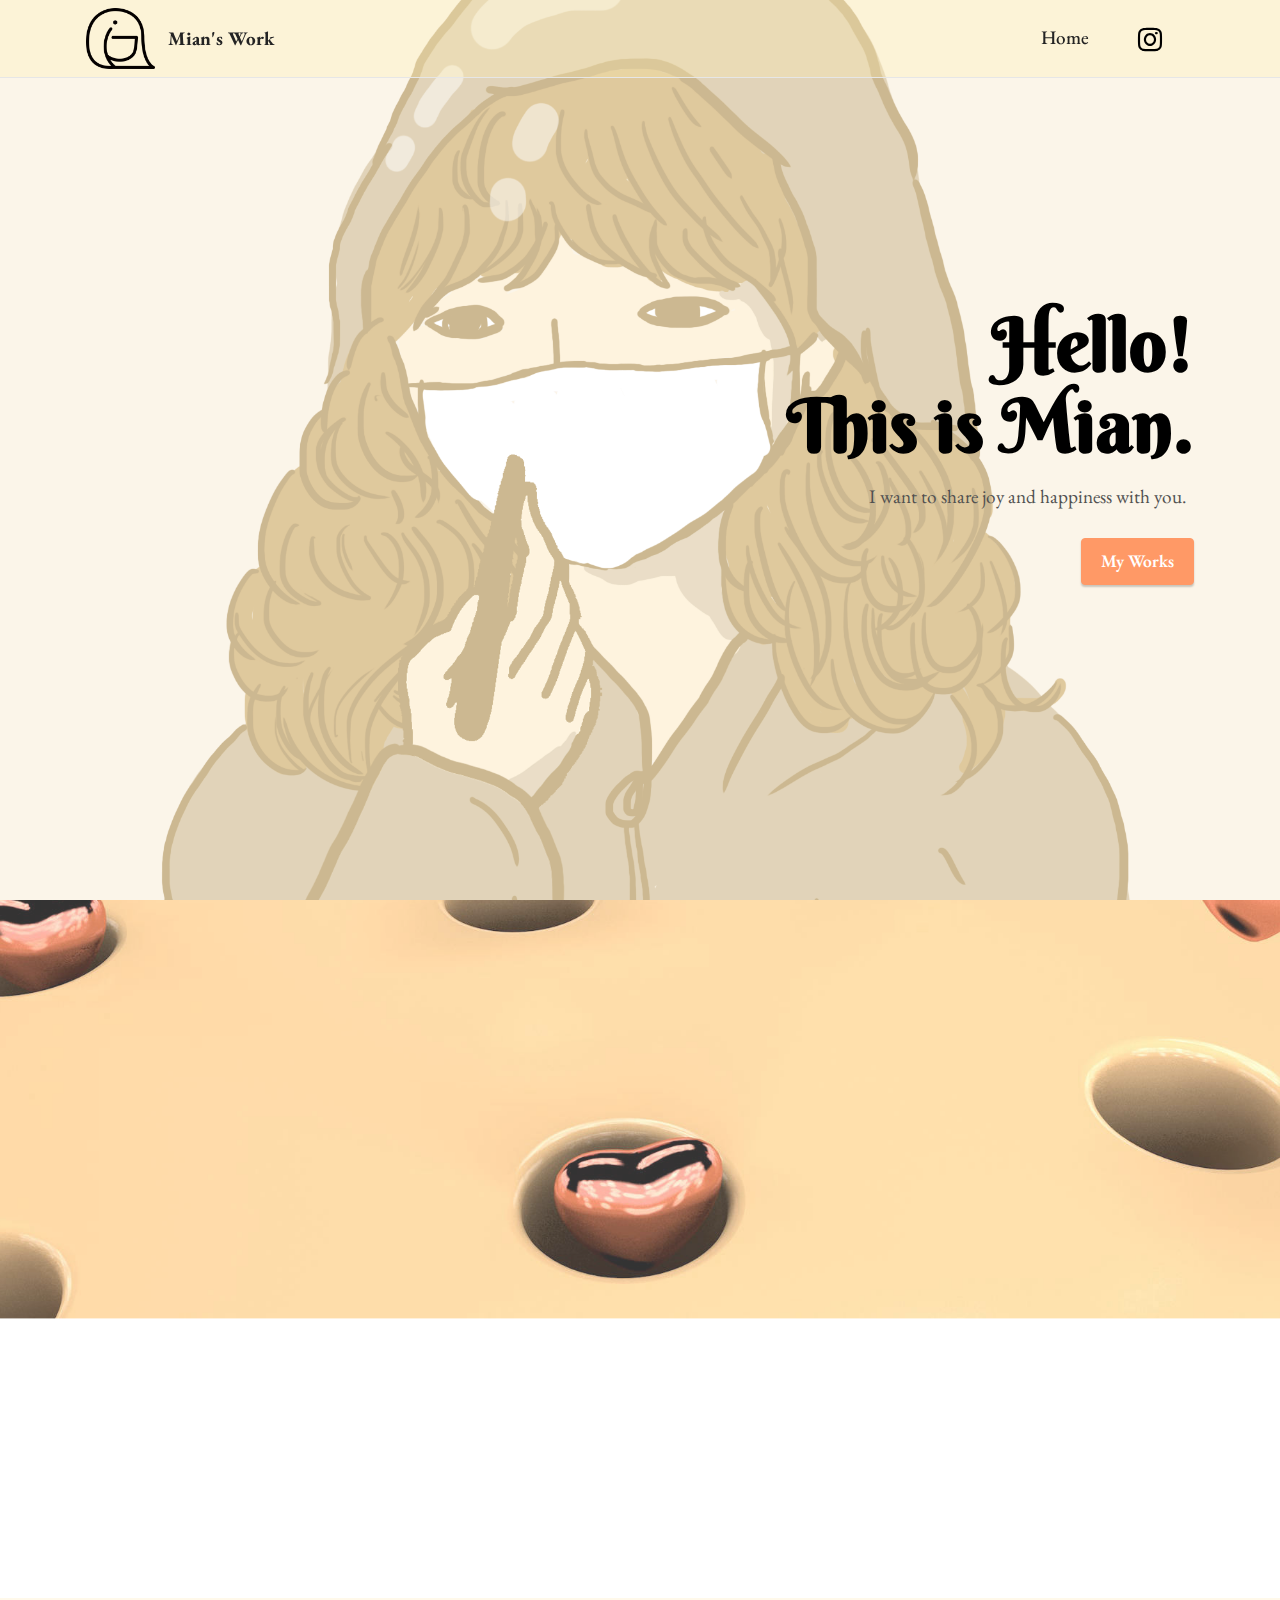
==== index.html @ a5110574 "3" ====
<!DOCTYPE html>
<html  >
<head>
  <!-- Site made with Mobirise Website Builder v5.3.0, https://mobirise.com -->
  <meta charset="UTF-8">
  <meta http-equiv="X-UA-Compatible" content="IE=edge">
  <meta name="generator" content="Mobirise v5.3.0, mobirise.com">
  <meta name="viewport" content="width=device-width, initial-scale=1, minimum-scale=1">
  <link rel="shortcut icon" href="assets/images/logo3-121x106.png" type="image/x-icon">
  <meta name="description" content="">
  
  
  <title>Home</title>
  <link rel="stylesheet" href="assets/tether/tether.min.css">
  <link rel="stylesheet" href="assets/bootstrap/css/bootstrap.min.css">
  <link rel="stylesheet" href="assets/bootstrap/css/bootstrap-grid.min.css">
  <link rel="stylesheet" href="assets/bootstrap/css/bootstrap-reboot.min.css">
  <link rel="stylesheet" href="assets/animatecss/animate.css">
  <link rel="stylesheet" href="assets/dropdown/css/style.css">
  <link rel="stylesheet" href="assets/socicon/css/styles.css">
  <link rel="stylesheet" href="assets/theme/css/style.css">
  <link rel="preload" as="style" href="assets/mobirise/css/mbr-additional.css"><link rel="stylesheet" href="assets/mobirise/css/mbr-additional.css" type="text/css">
  
  
  
  
</head>
<body>
  
  <section class="menu cid-s48OLK6784" once="menu" id="menu1-h">
    
    <nav class="navbar navbar-dropdown navbar-fixed-top navbar-expand-lg">
        <div class="container">
            <div class="navbar-brand">
                <span class="navbar-logo">
                    
                        <img src="assets/images/logo3-121x106.png" alt="" style="height: 3.8rem;">
                    
                </span>
                <span class="navbar-caption-wrap"><a class="navbar-caption text-black display-7" href="index.html">Mian's Work</a></span>
            </div>
            <button class="navbar-toggler" type="button" data-toggle="collapse" data-target="#navbarSupportedContent" aria-controls="navbarNavAltMarkup" aria-expanded="false" aria-label="Toggle navigation">
                <div class="hamburger">
                    <span></span>
                    <span></span>
                    <span></span>
                    <span></span>
                </div>
            </button>
            <div class="collapse navbar-collapse" id="navbarSupportedContent">
                <ul class="navbar-nav nav-dropdown nav-right" data-app-modern-menu="true"><li class="nav-item"><a class="nav-link link text-black text-primary display-7" href="index.html">
                            Home</a></li></ul>
                <div class="icons-menu">
                    <a class="iconfont-wrapper" href="https://www.instagram.com/instant_nuudle/" target="_blank">
                        <span class="p-2 mbr-iconfont socicon-instagram socicon"></span>
                    </a>
                    
                    
                    
                </div>
                
            </div>
        </div>
    </nav>

</section>

<section class="header7 cid-ssvrZ95Oik mbr-fullscreen" id="header7-l">

    

    <div class="mbr-overlay" style="opacity: 0.3; background-color: rgb(255, 255, 255);"></div>

    <div class="text-right container">
        <div class="row justify-content-end">
            <div class="col-12 col-lg-5">
                <h1 class="mbr-section-title mbr-fonts-style mb-3 display-1"><strong>Hello!</strong><br><strong>This is Mian.</strong></h1>
                
                <p class="mbr-text mbr-fonts-style display-7">I want to share joy and happiness&nbsp;with you.&nbsp;&nbsp;</p>
                <div class="mbr-section-btn mt-3"><a class="btn btn-danger display-4" href="index.html#gallery1-o">My Works</a></div>
            </div>
        </div>
    </div>
</section>

<section class="testimonials1 cid-sszks48JJe mbr-parallax-background" id="testimonials1-45">
    

    <div class="mbr-overlay" style="opacity: 0.2; background-color: rgb(255, 255, 255);">
    </div>
    <div class="container">
        
        <div class="row align-items-center">
            <div class="col-12 col-md-6">
                <div class="image-wrapper">
                    <img src="assets/images/img-3711-1076x1435.jpeg" alt="">
                </div>
            </div>
            <div class="col-12 col-md">
                <div class="text-wrapper">
                    <p class="mbr-text mbr-fonts-style mb-4 display-7">I am Mian, a student who is studying in Communication Design in The Hong Kong Polytechnic University's School of Design. I am focusing on 3D rendering and brand design. I am optimistic and I love communicating with people. I will grab the chances to learn new things in my spare time.</p>
                    
                    
                </div>
            </div>
        </div>
    </div>
</section>

<section class="gallery1 cid-ssvwnbObwj" id="gallery1-o">
    
    
    <div class="container">
        
        <div class="row mt-4">
            <div class="item features-image сol-12 col-md-6 col-lg-6 active">
                <div class="item-wrapper">
                    <div class="item-img">
                        <a href="MovieLogotype.html"><img src="assets/images/main-mockup-696x557.png" data-slide-to="0" alt=""></a>
                    </div>
                    <div class="item-content">
                        <h5 class="item-title mbr-fonts-style display-7">
                            <strong>2021 - Movie Logotype</strong></h5>
                        
                        
                    </div>
                    
                </div>
            </div><div class="item features-image сol-12 col-md-6 col-lg-6">
                <div class="item-wrapper">
                    <div class="item-img">
                        <a href="WarehouseWayfinding.html"><img src="assets/images/map-mockup-696x487.png" alt="" title="" data-slide-to="1"></a>
                    </div>
                    <div class="item-content">
                        <h5 class="item-title mbr-fonts-style display-7"><strong>2020 - Warehouse Way-finding</strong></h5>
                        
                        
                    </div>
                    
                </div>
            </div><div class="item features-image сol-12 col-md-6 col-lg-6">
                <div class="item-wrapper">
                    <div class="item-img">
                        <a href="Ariana.html"><img src="assets/images/mockup1-696x522.png" data-slide-to="2" alt=""></a>
                    </div>
                    <div class="item-content">
                        <h5 class="item-title mbr-fonts-style display-7">
                            <strong>2020 - Magazine Redesign</strong></h5>
                        
                        
                    </div>
                    
                </div>
            </div><div class="item features-image сol-12 col-md-6 col-lg-6">
                <div class="item-wrapper">
                    <div class="item-img">
                        <a href="Bubbies.html"><img src="assets/images/shampoo-bottle-branding1-1076x605.png" alt="" data-slide-to="3"></a>
                    </div>
                    <div class="item-content">
                        <h5 class="item-title mbr-fonts-style display-7"><strong>2019 - Bubbies Brand Identity</strong></h5>
                        
                        
                    </div>
                    
                </div>
            </div><div class="item features-image сol-12 col-md-6 col-lg-6">
                <div class="item-wrapper">
                    <div class="item-img">
                        <a href="MartiniRebranding.html"><img src="assets/images/pop-up-store11-696x465.jpg" alt="" data-slide-to="4"></a>
                    </div>
                    <div class="item-content">
                        <h5 class="item-title mbr-fonts-style display-7">
                            <strong>2019 - Martini Rebranding</strong></h5>
                        
                        
                    </div>
                    
                </div>
            </div><div class="item features-image сol-12 col-md-6 col-lg-6">
                <div class="item-wrapper">
                    <div class="item-img">
                        <a href="TasteLoveFeelLove.html"><img src="assets/images/2020-09-16-9.54.09-696x391.png" data-slide-to="5" alt=""></a>
                    </div>
                    <div class="item-content">
                        <h5 class="item-title mbr-fonts-style display-7">
                            <strong>2019 - 'Taste Love, Feel Love' Animation</strong></h5>
                        
                        
                    </div>
                    
                </div>
            </div>
            
            
            <div class="item features-image сol-12 col-md-6 col-lg-6">
                <div class="item-wrapper">
                    <div class="item-img">
                        <a href="Infographic.html"><img src="assets/images/info1mockup-4000x3200.png" data-slide-to="6" alt=""></a>
                    </div>
                    <div class="item-content">
                        <h5 class="item-title mbr-fonts-style display-7">
                            <strong>2019 - Infomation Design</strong></h5>
                        
                        
                    </div>
                    
                </div>
            </div><div class="item features-image сol-12 col-md-6 col-lg-6">
                <div class="item-wrapper">
                    <div class="item-img">
                        <a href="ApraandFriends.html"><img src="assets/images/poster-mockup-4000x3200.png" data-slide-to="7" alt=""></a>
                    </div>
                    <div class="item-content">
                        <h5 class="item-title mbr-fonts-style display-7">
                            <strong>2020 - 'Apra and Friends' Concert</strong></h5>
                        
                        
                    </div>
                    
                </div>
            </div><div class="item features-image сol-12 col-md-6 col-lg-6">
                <div class="item-wrapper">
                    <div class="item-img">
                        <a href="TypeSpecimenBook.html"><img src="assets/images/a-1076x868.png" data-slide-to="8" alt=""></a>
                    </div>
                    <div class="item-content">
                        <h5 class="item-title mbr-fonts-style display-7"><strong>2018 - Centaur Type Specimen Book</strong></h5>
                        
                        
                    </div>
                    
                </div>
            </div><div class="item features-image сol-12 col-md-6 col-lg-6">
                <div class="item-wrapper">
                    <div class="item-img">
                        <a href="Fireant.html"><img src="assets/images/fireant.png" data-slide-to="8" alt=""></a>
                    </div>
                    <div class="item-content">
                        <h5 class="item-title mbr-fonts-style display-7"><strong>2020 - Fireant Logo Design</strong></h5>
                        
                        
                    </div>
                    
                </div>
            </div><div class="item features-image сol-12 col-md-6 col-lg-6">
                <div class="item-wrapper">
                    <div class="item-img">
                        <a href="ExperimentalMV.html"><img src="assets/images/8.png" data-slide-to="10" alt=""></a>
                    </div>
                    <div class="item-content">
                        <h5 class="item-title mbr-fonts-style display-7"><strong>2019 - Experimental MV</strong></h5>
                        
                        
                    </div>
                    
                </div>
            </div><div class="item features-image сol-12 col-md-6 col-lg-6">
                <div class="item-wrapper">
                    <div class="item-img">
                        <a href="DailyPractices.html"><img src="assets/images/christmas-card-display-1280x720.png" data-slide-to="11" alt=""></a>
                    </div>
                    <div class="item-content">
                        <h5 class="item-title mbr-fonts-style display-7">
                            <strong>Daily Practices</strong></h5>
                        
                        
                    </div>
                    
                </div>
            </div><div class="item features-image сol-12 col-md-6 col-lg-6">
                <div class="item-wrapper">
                    <div class="item-img">
                        <a href="https://youtu.be/5Ii8hJX5fw4" target="_blank"><img src="assets/images/9.png" data-slide-to="11" alt=""></a>
                    </div>
                    <div class="item-content">
                        <h5 class="item-title mbr-fonts-style display-7">
                            <strong>2020 - Kiminomono Motion Graphics</strong></h5>
                        
                        
                    </div>
                    
                </div>
            </div>
        </div>
    </div>
</section>

<section class="footer7 cid-ssz5vwttHO" once="footers" id="footer7-40">

    

    

    <div class="container">
        <div class="media-container-row align-center mbr-white">
            <div class="col-12">
                <p class="mbr-text mb-0 mbr-fonts-style display-7">
                    © Copyright 2021 Mian Tse - All Rights Reserved
                </p>
            </div>
        </div>
    </div>
</section><section style="background-color: #fff; font-family: -apple-system, BlinkMacSystemFont, 'Segoe UI', 'Roboto', 'Helvetica Neue', Arial, sans-serif; color:#aaa; font-size:12px; padding: 0; align-items: center; display: flex;"><a href="https://mobirise.site/w" style="flex: 1 1; height: 3rem; padding-left: 1rem;"></a><p style="flex: 0 0 auto; margin:0; padding-right:1rem;">Site <a href="https://mobirise.site/f" style="color:#aaa;">was started</a> with Mobirise</p></section><script src="assets/web/assets/jquery/jquery.min.js"></script>  <script src="assets/popper/popper.min.js"></script>  <script src="assets/tether/tether.min.js"></script>  <script src="assets/bootstrap/js/bootstrap.min.js"></script>  <script src="assets/smoothscroll/smooth-scroll.js"></script>  <script src="assets/viewportchecker/jquery.viewportchecker.js"></script>  <script src="assets/parallax/jarallax.min.js"></script>  <script src="assets/dropdown/js/nav-dropdown.js"></script>  <script src="assets/dropdown/js/navbar-dropdown.js"></script>  <script src="assets/touchswipe/jquery.touch-swipe.min.js"></script>  <script src="assets/theme/js/script.js"></script>  
  
  
 <div id="scrollToTop" class="scrollToTop mbr-arrow-up"><a style="text-align: center;"><i class="mbr-arrow-up-icon mbr-arrow-up-icon-cm cm-icon cm-icon-smallarrow-up"></i></a></div>
    <input name="animation" type="hidden">
  </body>
</html>
---- assets/dropdown/css/style.css ----
.navbar-dropdown {
  left: 0;
  padding: 0;
  position: absolute;
  right: 0;
  top: 0;
  transition: all 0.45s ease;
  z-index: 1030;
  background: #282828; }
  .navbar-dropdown .navbar-logo {
    margin-right: 0.8rem;
    transition: margin 0.3s ease-in-out;
    vertical-align: middle; }
    .navbar-dropdown .navbar-logo img {
      height: 3.125rem;
      transition: all 0.3s ease-in-out; }
    .navbar-dropdown .navbar-logo.mbr-iconfont {
      font-size: 3.125rem;
      line-height: 3.125rem; }
  .navbar-dropdown .navbar-caption {
    font-weight: 700;
    white-space: normal;
    vertical-align: -4px;
    line-height: 3.125rem !important; }
    .navbar-dropdown .navbar-caption, .navbar-dropdown .navbar-caption:hover {
      color: inherit;
      text-decoration: none; }
  .navbar-dropdown .mbr-iconfont + .navbar-caption {
    vertical-align: -1px; }
  .navbar-dropdown.navbar-fixed-top {
    position: fixed; }
  .navbar-dropdown .navbar-brand span {
    vertical-align: -4px; }
  .navbar-dropdown.bg-color.transparent {
    background: none; }
  .navbar-dropdown.navbar-short .navbar-brand {
    padding: 0.625rem 0; }
    .navbar-dropdown.navbar-short .navbar-brand span {
      vertical-align: -1px; }
  .navbar-dropdown.navbar-short .navbar-caption {
    line-height: 2.375rem !important;
    vertical-align: -2px; }
  .navbar-dropdown.navbar-short .navbar-logo {
    margin-right: 0.5rem; }
    .navbar-dropdown.navbar-short .navbar-logo img {
      height: 2.375rem; }
    .navbar-dropdown.navbar-short .navbar-logo.mbr-iconfont {
      font-size: 2.375rem;
      line-height: 2.375rem; }
  .navbar-dropdown.navbar-short .mbr-table-cell {
    height: 3.625rem; }
  .navbar-dropdown .navbar-close {
    left: 0.6875rem;
    position: fixed;
    top: 0.75rem;
    z-index: 1000; }
  .navbar-dropdown .hamburger-icon {
    content: "";
    display: inline-block;
    vertical-align: middle;
    width: 16px;
    -webkit-box-shadow: 0 -6px 0 1px #282828,0 0 0 1px #282828,0 6px 0 1px #282828;
    -moz-box-shadow: 0 -6px 0 1px #282828,0 0 0 1px #282828,0 6px 0 1px #282828;
    box-shadow: 0 -6px 0 1px #282828,0 0 0 1px #282828,0 6px 0 1px #282828; }

.dropdown-menu .dropdown-toggle[data-toggle="dropdown-submenu"]::after {
  border-bottom: 0.35em solid transparent;
  border-left: 0.35em solid;
  border-right: 0;
  border-top: 0.35em solid transparent;
  margin-left: 0.3rem; }

.dropdown-menu .dropdown-item:focus {
  outline: 0; }

.nav-dropdown {
  font-size: 0.75rem;
  font-weight: 500;
  height: auto !important; }
  .nav-dropdown .nav-btn {
    padding-left: 1rem; }
  .nav-dropdown .link {
    margin: .667em 1.667em;
    font-weight: 500;
    padding: 0;
    transition: color .2s ease-in-out; }
    .nav-dropdown .link.dropdown-toggle {
      margin-right: 2.583em; }
      .nav-dropdown .link.dropdown-toggle::after {
        margin-left: .25rem;
        border-top: 0.35em solid;
        border-right: 0.35em solid transparent;
        border-left: 0.35em solid transparent;
        border-bottom: 0; }
      .nav-dropdown .link.dropdown-toggle[aria-expanded="true"] {
        margin: 0;
        padding: 0.667em 3.263em  0.667em 1.667em; }
  .nav-dropdown .link::after,
  .nav-dropdown .dropdown-item::after {
    color: inherit; }
  .nav-dropdown .btn {
    font-size: 0.75rem;
    font-weight: 700;
    letter-spacing: 0;
    margin-bottom: 0;
    padding-left: 1.25rem;
    padding-right: 1.25rem; }
  .nav-dropdown .dropdown-menu {
    border-radius: 0;
    border: 0;
    left: 0;
    margin: 0;
    padding-bottom: 1.25rem;
    padding-top: 1.25rem;
    position: relative; }
  .nav-dropdown .dropdown-submenu {
    margin-left: 0.125rem;
    top: 0; }
  .nav-dropdown .dropdown-item {
    font-weight: 500;
    line-height: 2;
    padding: 0.3846em 4.615em 0.3846em 1.5385em;
    position: relative;
    transition: color .2s ease-in-out, background-color .2s ease-in-out; }
    .nav-dropdown .dropdown-item::after {
      margin-top: -0.3077em;
      position: absolute;
      right: 1.1538em;
      top: 50%; }
    .nav-dropdown .dropdown-item:focus, .nav-dropdown .dropdown-item:hover {
      background: none; }

@media (max-width: 767px) {
  .nav-dropdown.navbar-toggleable-sm {
    bottom: 0;
    display: none;
    left: 0;
    overflow-x: hidden;
    position: fixed;
    top: 0;
    transform: translateX(-100%);
    -ms-transform: translateX(-100%);
    -webkit-transform: translateX(-100%);
    width: 18.75rem;
    z-index: 999; } }
.nav-dropdown.navbar-toggleable-xl {
  bottom: 0;
  display: none;
  left: 0;
  overflow-x: hidden;
  position: fixed;
  top: 0;
  transform: translateX(-100%);
  -ms-transform: translateX(-100%);
  -webkit-transform: translateX(-100%);
  width: 18.75rem;
  z-index: 999; }

.nav-dropdown-sm {
  display: block !important;
  overflow-x: hidden;
  overflow: auto;
  padding-top: 3.875rem; }
  .nav-dropdown-sm::after {
    content: "";
    display: block;
    height: 3rem;
    width: 100%; }
  .nav-dropdown-sm.collapse.in ~ .navbar-close {
    display: block !important; }
  .nav-dropdown-sm.collapsing, .nav-dropdown-sm.collapse.in {
    transform: translateX(0);
    -ms-transform: translateX(0);
    -webkit-transform: translateX(0);
    transition: all 0.25s ease-out;
    -webkit-transition: all 0.25s ease-out;
    background: #282828; }
  .nav-dropdown-sm.collapsing[aria-expanded="false"] {
    transform: translateX(-100%);
    -ms-transform: translateX(-100%);
    -webkit-transform: translateX(-100%); }
  .nav-dropdown-sm .nav-item {
    display: block;
    margin-left: 0 !important;
    padding-left: 0; }
  .nav-dropdown-sm .link,
  .nav-dropdown-sm .dropdown-item {
    border-top: 1px dotted rgba(255, 255, 255, 0.1);
    font-size: 0.8125rem;
    line-height: 1.6;
    margin: 0 !important;
    padding: 0.875rem 2.4rem 0.875rem 1.5625rem !important;
    position: relative;
    white-space: normal; }
    .nav-dropdown-sm .link:focus, .nav-dropdown-sm .link:hover,
    .nav-dropdown-sm .dropdown-item:focus,
    .nav-dropdown-sm .dropdown-item:hover {
      background: rgba(0, 0, 0, 0.2) !important;
      color: #c0a375; }
  .nav-dropdown-sm .nav-btn {
    position: relative;
    padding: 1.5625rem 1.5625rem 0 1.5625rem; }
    .nav-dropdown-sm .nav-btn::before {
      border-top: 1px dotted rgba(255, 255, 255, 0.1);
      content: "";
      left: 0;
      position: absolute;
      top: 0;
      width: 100%; }
    .nav-dropdown-sm .nav-btn + .nav-btn {
      padding-top: 0.625rem; }
      .nav-dropdown-sm .nav-btn + .nav-btn::before {
        display: none; }
  .nav-dropdown-sm .btn {
    padding: 0.625rem 0; }
  .nav-dropdown-sm .dropdown-toggle[data-toggle="dropdown-submenu"]::after {
    margin-left: .25rem;
    border-top: 0.35em solid;
    border-right: 0.35em solid transparent;
    border-left: 0.35em solid transparent;
    border-bottom: 0; }
  .nav-dropdown-sm .dropdown-toggle[data-toggle="dropdown-submenu"][aria-expanded="true"]::after {
    border-top: 0;
    border-right: 0.35em solid transparent;
    border-left: 0.35em solid transparent;
    border-bottom: 0.35em solid; }
  .nav-dropdown-sm .dropdown-menu {
    margin: 0;
    padding: 0;
    position: relative;
    top: 0;
    left: 0;
    width: 100%;
    border: 0;
    float: none;
    border-radius: 0;
    background: none; }
  .nav-dropdown-sm .dropdown-submenu {
    left: 100%;
    margin-left: 0.125rem;
    margin-top: -1.25rem;
    top: 0; }

.navbar-toggleable-sm .nav-dropdown .dropdown-menu {
  position: absolute; }

.navbar-toggleable-sm .nav-dropdown .dropdown-submenu {
  left: 100%;
  margin-left: 0.125rem;
  margin-top: -1.25rem;
  top: 0; }

.navbar-toggleable-sm.opened .nav-dropdown .dropdown-menu {
  position: relative; }

.navbar-toggleable-sm.opened .nav-dropdown .dropdown-submenu {
  left: 0;
  margin-left: 00rem;
  margin-top: 0rem;
  top: 0; }

.is-builder .nav-dropdown.collapsing {
  transition: none !important; }

/*# sourceMappingURL=style.css.map */
---- assets/socicon/css/styles.css ----
@charset "UTF-8";

@font-face {
  font-family: 'Socicon';
  src:  url('../fonts/socicon.eot');
  src:  url('../fonts/socicon.eot?#iefix') format('embedded-opentype'),
    url('../fonts/socicon.woff2') format('woff2'),
    url('../fonts/socicon.ttf') format('truetype'),
    url('../fonts/socicon.woff') format('woff'),
    url('../fonts/socicon.svg#socicon') format('svg');
  font-weight: normal;
  font-style: normal;
  font-display: swap;
}

[data-icon]:before {
  font-family: "socicon" !important;
  content: attr(data-icon);
  font-style: normal !important;
  font-weight: normal !important;
  font-variant: normal !important;
  text-transform: none !important;
  speak: none;
  line-height: 1;
  -webkit-font-smoothing: antialiased;
  -moz-osx-font-smoothing: grayscale;
}

[class^="socicon-"], [class*=" socicon-"] {
  /* use !important to prevent issues with browser extensions that change fonts */
  font-family: 'Socicon' !important;
  speak: none;
  font-style: normal;
  font-weight: normal;
  font-variant: normal;
  text-transform: none;
  line-height: 1;

  /* Better Font Rendering =========== */
  -webkit-font-smoothing: antialiased;
  -moz-osx-font-smoothing: grayscale;
}

.socicon-eitaa:before {
  content: "\e97c";
}
.socicon-soroush:before {
  content: "\e97d";
}
.socicon-bale:before {
  content: "\e97e";
}
.socicon-zazzle:before {
  content: "\e97b";
}
.socicon-society6:before {
  content: "\e97a";
}
.socicon-redbubble:before {
  content: "\e979";
}
.socicon-avvo:before {
  content: "\e978";
}
.socicon-stitcher:before {
  content: "\e977";
}
.socicon-googlehangouts:before {
  content: "\e974";
}
.socicon-dlive:before {
  content: "\e975";
}
.socicon-vsco:before {
  content: "\e976";
}
.socicon-flipboard:before {
  content: "\e973";
}
.socicon-ubuntu:before {
  content: "\e958";
}
.socicon-artstation:before {
  content: "\e959";
}
.socicon-invision:before {
  content: "\e95a";
}
.socicon-torial:before {
  content: "\e95b";
}
.socicon-collectorz:before {
  content: "\e95c";
}
.socicon-seenthis:before {
  content: "\e95d";
}
.socicon-googleplaymusic:before {
  content: "\e95e";
}
.socicon-debian:before {
  content: "\e95f";
}
.socicon-filmfreeway:before {
  content: "\e960";
}
.socicon-gnome:before {
  content: "\e961";
}
.socicon-itchio:before {
  content: "\e962";
}
.socicon-jamendo:before {
  content: "\e963";
}
.socicon-mix:before {
  content: "\e964";
}
.socicon-sharepoint:before {
  content: "\e965";
}
.socicon-tinder:before {
  content: "\e966";
}
.socicon-windguru:before {
  content: "\e967";
}
.socicon-cdbaby:before {
  content: "\e968";
}
.socicon-elementaryos:before {
  content: "\e969";
}
.socicon-stage32:before {
  content: "\e96a";
}
.socicon-tiktok:before {
  content: "\e96b";
}
.socicon-gitter:before {
  content: "\e96c";
}
.socicon-letterboxd:before {
  content: "\e96d";
}
.socicon-threema:before {
  content: "\e96e";
}
.socicon-splice:before {
  content: "\e96f";
}
.socicon-metapop:before {
  content: "\e970";
}
.socicon-naver:before {
  content: "\e971";
}
.socicon-remote:before {
  content: "\e972";
}
.socicon-internet:before {
  content: "\e957";
}
.socicon-moddb:before {
  content: "\e94b";
}
.socicon-indiedb:before {
  content: "\e94c";
}
.socicon-traxsource:before {
  content: "\e94d";
}
.socicon-gamefor:before {
  content: "\e94e";
}
.socicon-pixiv:before {
  content: "\e94f";
}
.socicon-myanimelist:before {
  content: "\e950";
}
.socicon-blackberry:before {
  content: "\e951";
}
.socicon-wickr:before {
  content: "\e952";
}
.socicon-spip:before {
  content: "\e953";
}
.socicon-napster:before {
  content: "\e954";
}
.socicon-beatport:before {
  content: "\e955";
}
.socicon-hackerone:before {
  content: "\e956";
}
.socicon-hackernews:before {
  content: "\e946";
}
.socicon-smashwords:before {
  content: "\e947";
}
.socicon-kobo:before {
  content: "\e948";
}
.socicon-bookbub:before {
  content: "\e949";
}
.socicon-mailru:before {
  content: "\e94a";
}
.socicon-gitlab:before {
  content: "\e945";
}
.socicon-instructables:before {
  content: "\e944";
}
.socicon-portfolio:before {
  content: "\e943";
}
.socicon-codered:before {
  content: "\e940";
}
.socicon-origin:before {
  content: "\e941";
}
.socicon-nextdoor:before {
  content: "\e942";
}
.socicon-udemy:before {
  content: "\e93f";
}
.socicon-livemaster:before {
  content: "\e93e";
}
.socicon-crunchbase:before {
  content: "\e93b";
}
.socicon-homefy:before {
  content: "\e93c";
}
.socicon-calendly:before {
  content: "\e93d";
}
.socicon-realtor:before {
  content: "\e90f";
}
.socicon-tidal:before {
  content: "\e910";
}
.socicon-qobuz:before {
  content: "\e911";
}
.socicon-natgeo:before {
  content: "\e912";
}
.socicon-mastodon:before {
  content: "\e913";
}
.socicon-unsplash:before {
  content: "\e914";
}
.socicon-homeadvisor:before {
  content: "\e915";
}
.socicon-angieslist:before {
  content: "\e916";
}
.socicon-codepen:before {
  content: "\e917";
}
.socicon-slack:before {
  content: "\e918";
}
.socicon-openaigym:before {
  content: "\e919";
}
.socicon-logmein:before {
  content: "\e91a";
}
.socicon-fiverr:before {
  content: "\e91b";
}
.socicon-gotomeeting:before {
  content: "\e91c";
}
.socicon-aliexpress:before {
  content: "\e91d";
}
.socicon-guru:before {
  content: "\e91e";
}
.socicon-appstore:before {
  content: "\e91f";
}
.socicon-homes:before {
  content: "\e920";
}
.socicon-zoom:before {
  content: "\e921";
}
.socicon-alibaba:before {
  content: "\e922";
}
.socicon-craigslist:before {
  content: "\e923";
}
.socicon-wix:before {
  content: "\e924";
}
.socicon-redfin:before {
  content: "\e925";
}
.socicon-googlecalendar:before {
  content: "\e926";
}
.socicon-shopify:before {
  content: "\e927";
}
.socicon-freelancer:before {
  content: "\e928";
}
.socicon-seedrs:before {
  content: "\e929";
}
.socicon-bing:before {
  content: "\e92a";
}
.socicon-doodle:before {
  content: "\e92b";
}
.socicon-bonanza:before {
  content: "\e92c";
}
.socicon-squarespace:before {
  content: "\e92d";
}
.socicon-toptal:before {
  content: "\e92e";
}
.socicon-gust:before {
  content: "\e92f";
}
.socicon-ask:before {
  content: "\e930";
}
.socicon-trulia:before {
  content: "\e931";
}
.socicon-loomly:before {
  content: "\e932";
}
.socicon-ghost:before {
  content: "\e933";
}
.socicon-upwork:before {
  content: "\e934";
}
.socicon-fundable:before {
  content: "\e935";
}
.socicon-booking:before {
  content: "\e936";
}
.socicon-googlemaps:before {
  content: "\e937";
}
.socicon-zillow:before {
  content: "\e938";
}
.socicon-niconico:before {
  content: "\e939";
}
.socicon-toneden:before {
  content: "\e93a";
}
.socicon-augment:before {
  content: "\e908";
}
.socicon-bitbucket:before {
  content: "\e909";
}
.socicon-fyuse:before {
  content: "\e90a";
}
.socicon-yt-gaming:before {
  content: "\e90b";
}
.socicon-sketchfab:before {
  content: "\e90c";
}
.socicon-mobcrush:before {
  content: "\e90d";
}
.socicon-microsoft:before {
  content: "\e90e";
}
.socicon-pandora:before {
  content: "\e907";
}
.socicon-messenger:before {
  content: "\e906";
}
.socicon-gamewisp:before {
  content: "\e905";
}
.socicon-bloglovin:before {
  content: "\e904";
}
.socicon-tunein:before {
  content: "\e903";
}
.socicon-gamejolt:before {
  content: "\e901";
}
.socicon-trello:before {
  content: "\e902";
}
.socicon-spreadshirt:before {
  content: "\e900";
}
.socicon-500px:before {
  content: "\e000";
}
.socicon-8tracks:before {
  content: "\e001";
}
.socicon-airbnb:before {
  content: "\e002";
}
.socicon-alliance:before {
  content: "\e003";
}
.socicon-amazon:before {
  content: "\e004";
}
.socicon-amplement:before {
  content: "\e005";
}
.socicon-android:before {
  content: "\e006";
}
.socicon-angellist:before {
  content: "\e007";
}
.socicon-apple:before {
  content: "\e008";
}
.socicon-appnet:before {
  content: "\e009";
}
.socicon-baidu:before {
  content: "\e00a";
}
.socicon-bandcamp:before {
  content: "\e00b";
}
.socicon-battlenet:before {
  content: "\e00c";
}
.socicon-mixer:before {
  content: "\e00d";
}
.socicon-bebee:before {
  content: "\e00e";
}
.socicon-bebo:before {
  content: "\e00f";
}
.socicon-behance:before {
  content: "\e010";
}
.socicon-blizzard:before {
  content: "\e011";
}
.socicon-blogger:before {
  content: "\e012";
}
.socicon-buffer:before {
  content: "\e013";
}
.socicon-chrome:before {
  content: "\e014";
}
.socicon-coderwall:before {
  content: "\e015";
}
.socicon-curse:before {
  content: "\e016";
}
.socicon-dailymotion:before {
  content: "\e017";
}
.socicon-deezer:before {
  content: "\e018";
}
.socicon-delicious:before {
  content: "\e019";
}
.socicon-deviantart:before {
  content: "\e01a";
}
.socicon-diablo:before {
  content: "\e01b";
}
.socicon-digg:before {
  content: "\e01c";
}
.socicon-discord:before {
  content: "\e01d";
}
.socicon-disqus:before {
  content: "\e01e";
}
.socicon-douban:before {
  content: "\e01f";
}
.socicon-draugiem:before {
  content: "\e020";
}
.socicon-dribbble:before {
  content: "\e021";
}
.socicon-drupal:before {
  content: "\e022";
}
.socicon-ebay:before {
  content: "\e023";
}
.socicon-ello:before {
  content: "\e024";
}
.socicon-endomodo:before {
  content: "\e025";
}
.socicon-envato:before {
  content: "\e026";
}
.socicon-etsy:before {
  content: "\e027";
}
.socicon-facebook:before {
  content: "\e028";
}
.socicon-feedburner:before {
  content: "\e029";
}
.socicon-filmweb:before {
  content: "\e02a";
}
.socicon-firefox:before {
  content: "\e02b";
}
.socicon-flattr:before {
  content: "\e02c";
}
.socicon-flickr:before {
  content: "\e02d";
}
.socicon-formulr:before {
  content: "\e02e";
}
.socicon-forrst:before {
  content: "\e02f";
}
.socicon-foursquare:before {
  content: "\e030";
}
.socicon-friendfeed:before {
  content: "\e031";
}
.socicon-github:before {
  content: "\e032";
}
.socicon-goodreads:before {
  content: "\e033";
}
.socicon-google:before {
  content: "\e034";
}
.socicon-googlescholar:before {
  content: "\e035";
}
.socicon-googlegroups:before {
  content: "\e036";
}
.socicon-googlephotos:before {
  content: "\e037";
}
.socicon-googleplus:before {
  content: "\e038";
}
.socicon-grooveshark:before {
  content: "\e039";
}
.socicon-hackerrank:before {
  content: "\e03a";
}
.socicon-hearthstone:before {
  content: "\e03b";
}
.socicon-hellocoton:before {
  content: "\e03c";
}
.socicon-heroes:before {
  content: "\e03d";
}
.socicon-smashcast:before {
  content: "\e03e";
}
.socicon-horde:before {
  content: "\e03f";
}
.socicon-houzz:before {
  content: "\e040";
}
.socicon-icq:before {
  content: "\e041";
}
.socicon-identica:before {
  content: "\e042";
}
.socicon-imdb:before {
  content: "\e043";
}
.socicon-instagram:before {
  content: "\e044";
}
.socicon-issuu:before {
  content: "\e045";
}
.socicon-istock:before {
  content: "\e046";
}
.socicon-itunes:before {
  content: "\e047";
}
.socicon-keybase:before {
  content: "\e048";
}
.socicon-lanyrd:before {
  content: "\e049";
}
.socicon-lastfm:before {
  content: "\e04a";
}
.socicon-line:before {
  content: "\e04b";
}
.socicon-linkedin:before {
  content: "\e04c";
}
.socicon-livejournal:before {
  content: "\e04d";
}
.socicon-lyft:before {
  content: "\e04e";
}
.socicon-macos:before {
  content: "\e04f";
}
.socicon-mail:before {
  content: "\e050";
}
.socicon-medium:before {
  content: "\e051";
}
.socicon-meetup:before {
  content: "\e052";
}
.socicon-mixcloud:before {
  content: "\e053";
}
.socicon-modelmayhem:before {
  content: "\e054";
}
.socicon-mumble:before {
  content: "\e055";
}
.socicon-myspace:before {
  content: "\e056";
}
.socicon-newsvine:before {
  content: "\e057";
}
.socicon-nintendo:before {
  content: "\e058";
}
.socicon-npm:before {
  content: "\e059";
}
.socicon-odnoklassniki:before {
  content: "\e05a";
}
.socicon-openid:before {
  content: "\e05b";
}
.socicon-opera:before {
  content: "\e05c";
}
.socicon-outlook:before {
  content: "\e05d";
}
.socicon-overwatch:before {
  content: "\e05e";
}
.socicon-patreon:before {
  content: "\e05f";
}
.socicon-paypal:before {
  content: "\e060";
}
.socicon-periscope:before {
  content: "\e061";
}
.socicon-persona:before {
  content: "\e062";
}
.socicon-pinterest:before {
  content: "\e063";
}
.socicon-play:before {
  content: "\e064";
}
.socicon-player:before {
  content: "\e065";
}
.socicon-playstation:before {
  content: "\e066";
}
.socicon-pocket:before {
  content: "\e067";
}
.socicon-qq:before {
  content: "\e068";
}
.socicon-quora:before {
  content: "\e069";
}
.socicon-raidcall:before {
  content: "\e06a";
}
.socicon-ravelry:before {
  content: "\e06b";
}
.socicon-reddit:before {
  content: "\e06c";
}
.socicon-renren:before {
  content: "\e06d";
}
.socicon-researchgate:before {
  content: "\e06e";
}
.socicon-residentadvisor:before {
  content: "\e06f";
}
.socicon-reverbnation:before {
  content: "\e070";
}
.socicon-rss:before {
  content: "\e071";
}
.socicon-sharethis:before {
  content: "\e072";
}
.socicon-skype:before {
  content: "\e073";
}
.socicon-slideshare:before {
  content: "\e074";
}
.socicon-smugmug:before {
  content: "\e075";
}
.socicon-snapchat:before {
  content: "\e076";
}
.socicon-songkick:before {
  content: "\e077";
}
.socicon-soundcloud:before {
  content: "\e078";
}
.socicon-spotify:before {
  content: "\e079";
}
.socicon-stackexchange:before {
  content: "\e07a";
}
.socicon-stackoverflow:before {
  content: "\e07b";
}
.socicon-starcraft:before {
  content: "\e07c";
}
.socicon-stayfriends:before {
  content: "\e07d";
}
.socicon-steam:before {
  content: "\e07e";
}
.socicon-storehouse:before {
  content: "\e07f";
}
.socicon-strava:before {
  content: "\e080";
}
.socicon-streamjar:before {
  content: "\e081";
}
.socicon-stumbleupon:before {
  content: "\e082";
}
.socicon-swarm:before {
  content: "\e083";
}
.socicon-teamspeak:before {
  content: "\e084";
}
.socicon-teamviewer:before {
  content: "\e085";
}
.socicon-technorati:before {
  content: "\e086";
}
.socicon-telegram:before {
  content: "\e087";
}
.socicon-tripadvisor:before {
  content: "\e088";
}
.socicon-tripit:before {
  content: "\e089";
}
.socicon-triplej:before {
  content: "\e08a";
}
.socicon-tumblr:before {
  content: "\e08b";
}
.socicon-twitch:before {
  content: "\e08c";
}
.socicon-twitter:before {
  content: "\e08d";
}
.socicon-uber:before {
  content: "\e08e";
}
.socicon-ventrilo:before {
  content: "\e08f";
}
.socicon-viadeo:before {
  content: "\e090";
}
.socicon-viber:before {
  content: "\e091";
}
.socicon-viewbug:before {
  content: "\e092";
}
.socicon-vimeo:before {
  content: "\e093";
}
.socicon-vine:before {
  content: "\e094";
}
.socicon-vkontakte:before {
  content: "\e095";
}
.socicon-warcraft:before {
  content: "\e096";
}
.socicon-wechat:before {
  content: "\e097";
}
.socicon-weibo:before {
  content: "\e098";
}
.socicon-whatsapp:before {
  content: "\e099";
}
.socicon-wikipedia:before {
  content: "\e09a";
}
.socicon-windows:before {
  content: "\e09b";
}
.socicon-wordpress:before {
  content: "\e09c";
}
.socicon-wykop:before {
  content: "\e09d";
}
.socicon-xbox:before {
  content: "\e09e";
}
.socicon-xing:before {
  content: "\e09f";
}
.socicon-yahoo:before {
  content: "\e0a0";
}
.socicon-yammer:before {
  content: "\e0a1";
}
.socicon-yandex:before {
  content: "\e0a2";
}
.socicon-yelp:before {
  content: "\e0a3";
}
.socicon-younow:before {
  content: "\e0a4";
}
.socicon-youtube:before {
  content: "\e0a5";
}
.socicon-zapier:before {
  content: "\e0a6";
}
.socicon-zerply:before {
  content: "\e0a7";
}
.socicon-zomato:before {
  content: "\e0a8";
}
.socicon-zynga:before {
  content: "\e0a9";
}
---- assets/theme/css/style.css ----
@charset "UTF-8";
section {
  background-color: #ffffff;
}

body {
  font-style: normal;
  line-height: 1.5;
  font-weight: 400;
  color: #232323;
  position: relative;
}

section,
.container,
.container-fluid {
  position: relative;
  word-wrap: break-word;
}

a.mbr-iconfont:hover {
  text-decoration: none;
}

.article .lead p,
.article .lead ul,
.article .lead ol,
.article .lead pre,
.article .lead blockquote {
  margin-bottom: 0;
}

a {
  font-style: normal;
  font-weight: 400;
  cursor: pointer;
}
a, a:hover {
  text-decoration: none;
}

.mbr-section-title {
  font-style: normal;
  line-height: 1.3;
}

.mbr-section-subtitle {
  line-height: 1.3;
}

.mbr-text {
  font-style: normal;
  line-height: 1.7;
}

h1,
h2,
h3,
h4,
h5,
h6,
.display-1,
.display-2,
.display-4,
.display-5,
.display-7,
span,
p,
a {
  line-height: 1;
  word-break: break-word;
  word-wrap: break-word;
  font-weight: 400;
}

b,
strong {
  font-weight: bold;
}

input:-webkit-autofill, input:-webkit-autofill:hover, input:-webkit-autofill:focus, input:-webkit-autofill:active {
  transition-delay: 9999s;
  -webkit-transition-property: background-color, color;
  transition-property: background-color, color;
}

textarea[type=hidden] {
  display: none;
}

section {
  background-position: 50% 50%;
  background-repeat: no-repeat;
  background-size: cover;
}
section .mbr-background-video,
section .mbr-background-video-preview {
  position: absolute;
  bottom: 0;
  left: 0;
  right: 0;
  top: 0;
}

.hidden {
  visibility: hidden;
}

.mbr-z-index20 {
  z-index: 20;
}

/*! Base colors */
.mbr-white {
  color: #ffffff;
}

.mbr-black {
  color: #111111;
}

.mbr-bg-white {
  background-color: #ffffff;
}

.mbr-bg-black {
  background-color: #000000;
}

/*! Text-aligns */
.align-left {
  text-align: left;
}

.align-center {
  text-align: center;
}

.align-right {
  text-align: right;
}

/*! Font-weight  */
.mbr-light {
  font-weight: 300;
}

.mbr-regular {
  font-weight: 400;
}

.mbr-semibold {
  font-weight: 500;
}

.mbr-bold {
  font-weight: 700;
}

/*! Media  */
.media-content {
  flex-basis: 100%;
}

.media-container-row {
  display: flex;
  flex-direction: row;
  flex-wrap: wrap;
  justify-content: center;
  align-content: center;
  align-items: start;
}
.media-container-row .media-size-item {
  width: 400px;
}

.media-container-column {
  display: flex;
  flex-direction: column;
  flex-wrap: wrap;
  justify-content: center;
  align-content: center;
  align-items: stretch;
}
.media-container-column > * {
  width: 100%;
}

@media (min-width: 992px) {
  .media-container-row {
    flex-wrap: nowrap;
  }
}
figure {
  margin-bottom: 0;
  overflow: hidden;
}

figure[mbr-media-size] {
  transition: width 0.1s;
}

img,
iframe {
  display: block;
  width: 100%;
}

.card {
  background-color: transparent;
  border: none;
}

.card-box {
  width: 100%;
}

.card-img {
  text-align: center;
  flex-shrink: 0;
  -webkit-flex-shrink: 0;
}

.media {
  max-width: 100%;
  margin: 0 auto;
}

.mbr-figure {
  align-self: center;
}

.media-container > div {
  max-width: 100%;
}

.mbr-figure img,
.card-img img {
  width: 100%;
}

@media (max-width: 991px) {
  .media-size-item {
    width: auto !important;
  }

  .media {
    width: auto;
  }

  .mbr-figure {
    width: 100% !important;
  }
}
/*! Buttons */
.mbr-section-btn {
  margin-left: -0.6rem;
  margin-right: -0.6rem;
  font-size: 0;
}

.btn {
  font-weight: 600;
  border-width: 1px;
  font-style: normal;
  margin: 0.6rem 0.6rem;
  white-space: normal;
  transition: all 0.2s ease-in-out;
  display: inline-flex;
  align-items: center;
  justify-content: center;
  word-break: break-word;
}

.btn-sm {
  font-weight: 600;
  letter-spacing: 0px;
  transition: all 0.3s ease-in-out;
}

.btn-md {
  font-weight: 600;
  letter-spacing: 0px;
  transition: all 0.3s ease-in-out;
}

.btn-lg {
  font-weight: 600;
  letter-spacing: 0px;
  transition: all 0.3s ease-in-out;
}

.btn-form {
  margin: 0;
}
.btn-form:hover {
  cursor: pointer;
}

nav .mbr-section-btn {
  margin-left: 0rem;
  margin-right: 0rem;
}

/*! Btn icon margin */
.btn .mbr-iconfont,
.btn.btn-sm .mbr-iconfont {
  order: 1;
  cursor: pointer;
  margin-left: 0.5rem;
  vertical-align: sub;
}

.btn.btn-md .mbr-iconfont,
.btn.btn-md .mbr-iconfont {
  margin-left: 0.8rem;
}

.mbr-regular {
  font-weight: 400;
}

.mbr-semibold {
  font-weight: 500;
}

.mbr-bold {
  font-weight: 700;
}

[type=submit] {
  -webkit-appearance: none;
}

/*! Full-screen */
.mbr-fullscreen .mbr-overlay {
  min-height: 100vh;
}

.mbr-fullscreen {
  display: flex;
  display: -moz-flex;
  display: -ms-flex;
  display: -o-flex;
  align-items: center;
  min-height: 100vh;
  padding-top: 3rem;
  padding-bottom: 3rem;
}

/*! Map */
.map {
  height: 25rem;
  position: relative;
}
.map iframe {
  width: 100%;
  height: 100%;
}

/*! Scroll to top arrow */
.mbr-arrow-up {
  bottom: 25px;
  right: 90px;
  position: fixed;
  text-align: right;
  z-index: 5000;
  color: #ffffff;
  font-size: 22px;
}

.mbr-arrow-up a {
  background: rgba(0, 0, 0, 0.2);
  border-radius: 50%;
  color: #fff;
  display: inline-block;
  height: 60px;
  width: 60px;
  border: 2px solid #fff;
  outline-style: none !important;
  position: relative;
  text-decoration: none;
  transition: all 0.3s ease-in-out;
  cursor: pointer;
  text-align: center;
}
.mbr-arrow-up a:hover {
  background-color: rgba(0, 0, 0, 0.4);
}
.mbr-arrow-up a i {
  line-height: 60px;
}

.mbr-arrow-up-icon {
  display: block;
  color: #fff;
}

.mbr-arrow-up-icon::before {
  content: "›";
  display: inline-block;
  font-family: serif;
  font-size: 22px;
  line-height: 1;
  font-style: normal;
  position: relative;
  top: 6px;
  left: -4px;
  transform: rotate(-90deg);
}

/*! Arrow Down */
.mbr-arrow {
  position: absolute;
  bottom: 45px;
  left: 50%;
  width: 60px;
  height: 60px;
  cursor: pointer;
  background-color: rgba(80, 80, 80, 0.5);
  border-radius: 50%;
  transform: translateX(-50%);
}
@media (max-width: 767px) {
  .mbr-arrow {
    display: none;
  }
}
.mbr-arrow > a {
  display: inline-block;
  text-decoration: none;
  outline-style: none;
  -webkit-animation: arrowdown 1.7s ease-in-out infinite;
          animation: arrowdown 1.7s ease-in-out infinite;
  color: #ffffff;
}
.mbr-arrow > a > i {
  position: absolute;
  top: -2px;
  left: 15px;
  font-size: 2rem;
}

#scrollToTop a i::before {
  content: "";
  position: absolute;
  display: block;
  border-bottom: 2.5px solid #fff;
  border-left: 2.5px solid #fff;
  width: 27.8%;
  height: 27.8%;
  left: 50%;
  top: 51%;
  transform: translateY(-30%) translateX(-50%) rotate(135deg);
}

@keyframes arrowdown {
  0% {
    transform: translateY(0px);
  }
  50% {
    transform: translateY(-5px);
  }
  100% {
    transform: translateY(0px);
  }
}
@-webkit-keyframes arrowdown {
  0% {
    transform: translateY(0px);
  }
  50% {
    transform: translateY(-5px);
  }
  100% {
    transform: translateY(0px);
  }
}
@media (max-width: 500px) {
  .mbr-arrow-up {
    left: 0;
    right: 0;
    text-align: center;
  }
}
/*Gradients animation*/
@keyframes gradient-animation {
  from {
    background-position: 0% 100%;
    -webkit-animation-timing-function: ease-in-out;
            animation-timing-function: ease-in-out;
  }
  to {
    background-position: 100% 0%;
    -webkit-animation-timing-function: ease-in-out;
            animation-timing-function: ease-in-out;
  }
}
@-webkit-keyframes gradient-animation {
  from {
    background-position: 0% 100%;
    -webkit-animation-timing-function: ease-in-out;
            animation-timing-function: ease-in-out;
  }
  to {
    background-position: 100% 0%;
    -webkit-animation-timing-function: ease-in-out;
            animation-timing-function: ease-in-out;
  }
}
.bg-gradient {
  background-size: 200% 200%;
  animation: gradient-animation 5s infinite alternate;
  -webkit-animation: gradient-animation 5s infinite alternate;
}

.menu .navbar-brand {
  display: -webkit-flex;
}
.menu .navbar-brand span {
  display: flex;
  display: -webkit-flex;
}
.menu .navbar-brand .navbar-caption-wrap {
  display: -webkit-flex;
}
.menu .navbar-brand .navbar-logo img {
  display: -webkit-flex;
  width: auto;
}
@media (min-width: 768px) and (max-width: 991px) {
  .menu .navbar-toggleable-sm .navbar-nav {
    display: -ms-flexbox;
  }
}
@media (max-width: 991px) {
  .menu .navbar-collapse {
    max-height: 93.5vh;
  }
  .menu .navbar-collapse.show {
    overflow: auto;
  }
}
@media (min-width: 992px) {
  .menu .navbar-nav.nav-dropdown {
    display: -webkit-flex;
  }
  .menu .navbar-toggleable-sm .navbar-collapse {
    display: -webkit-flex !important;
  }
  .menu .collapsed .navbar-collapse {
    max-height: 93.5vh;
  }
  .menu .collapsed .navbar-collapse.show {
    overflow: auto;
  }
}
@media (max-width: 767px) {
  .menu .navbar-collapse {
    max-height: 80vh;
  }
}

.nav-link .mbr-iconfont {
  margin-right: 0.5rem;
}

.navbar {
  display: -webkit-flex;
  -webkit-flex-wrap: wrap;
  -webkit-align-items: center;
  -webkit-justify-content: space-between;
}

.navbar-collapse {
  -webkit-flex-basis: 100%;
  -webkit-flex-grow: 1;
  -webkit-align-items: center;
}

.nav-dropdown .link {
  padding: 0.667em 1.667em !important;
  margin: 0 !important;
}

.nav {
  display: -webkit-flex;
  -webkit-flex-wrap: wrap;
}

.row {
  display: -webkit-flex;
  -webkit-flex-wrap: wrap;
}

.justify-content-center {
  -webkit-justify-content: center;
}

.form-inline {
  display: -webkit-flex;
}

.card-wrapper {
  -webkit-flex: 1;
}

.carousel-control {
  z-index: 10;
  display: -webkit-flex;
}

.carousel-controls {
  display: -webkit-flex;
}

.media {
  display: -webkit-flex;
}

.form-group:focus {
  outline: none;
}

.jq-selectbox__select {
  padding: 7px 0;
  position: relative;
}

.jq-selectbox__dropdown {
  overflow: hidden;
  border-radius: 10px;
  position: absolute;
  top: 100%;
  left: 0 !important;
  width: 100% !important;
}

.jq-selectbox__trigger-arrow {
  right: 0;
  transform: translateY(-50%);
}

.jq-selectbox li {
  padding: 1.07em 0.5em;
}

input[type=range] {
  padding-left: 0 !important;
  padding-right: 0 !important;
}

.modal-dialog,
.modal-content {
  height: 100%;
}

.modal-dialog .carousel-inner {
  height: calc(100vh - 1.75rem);
}
@media (max-width: 575px) {
  .modal-dialog .carousel-inner {
    height: calc(100vh - 1rem);
  }
}

.carousel-item {
  text-align: center;
}

.carousel-item img {
  margin: auto;
}

.navbar-toggler {
  align-self: flex-start;
  padding: 0.25rem 0.75rem;
  font-size: 1.25rem;
  line-height: 1;
  background: transparent;
  border: 1px solid transparent;
  border-radius: 0.25rem;
}

.navbar-toggler:focus,
.navbar-toggler:hover {
  text-decoration: none;
}

.navbar-toggler-icon {
  display: inline-block;
  width: 1.5em;
  height: 1.5em;
  vertical-align: middle;
  content: "";
  background: no-repeat center center;
  background-size: 100% 100%;
}

.navbar-toggler-left {
  position: absolute;
  left: 1rem;
}

.navbar-toggler-right {
  position: absolute;
  right: 1rem;
}

.card-img {
  width: auto;
}

.menu .navbar.collapsed:not(.beta-menu) {
  flex-direction: column;
}

.carousel-item.active,
.carousel-item-next,
.carousel-item-prev {
  display: flex;
}

.note-air-layout .dropup .dropdown-menu,
.note-air-layout .navbar-fixed-bottom .dropdown .dropdown-menu {
  bottom: initial !important;
}

html,
body {
  height: auto;
  min-height: 100vh;
}

.dropup .dropdown-toggle::after {
  display: none;
}

.form-asterisk {
  font-family: initial;
  position: absolute;
  top: -2px;
  font-weight: normal;
}

.form-control-label {
  position: relative;
  cursor: pointer;
  margin-bottom: 0.357em;
  padding: 0;
}

.alert {
  color: #ffffff;
  border-radius: 0;
  border: 0;
  font-size: 1.1rem;
  line-height: 1.5;
  margin-bottom: 1.875rem;
  padding: 1.25rem;
  position: relative;
  text-align: center;
}
.alert.alert-form::after {
  background-color: inherit;
  bottom: -7px;
  content: "";
  display: block;
  height: 14px;
  left: 50%;
  margin-left: -7px;
  position: absolute;
  transform: rotate(45deg);
  width: 14px;
}

.form-control {
  background-color: #ffffff;
  background-clip: border-box;
  color: #232323;
  line-height: 1rem !important;
  height: auto;
  padding: 0.6rem 1.2rem;
  transition: border-color 0.25s ease 0s;
  border: 1px solid transparent !important;
  border-radius: 4px;
  box-shadow: rgba(0, 0, 0, 0.07) 0px 1px 1px 0px, rgba(0, 0, 0, 0.07) 0px 1px 3px 0px, rgba(0, 0, 0, 0.03) 0px 0px 0px 1px;
}
.form-active .form-control:invalid {
  border-color: red;
}

form .row {
  margin-left: -0.6rem;
  margin-right: -0.6rem;
}
form .row [class*=col] {
  padding-left: 0.6rem;
  padding-right: 0.6rem;
}

form .mbr-section-btn {
  margin: 0;
  padding-left: 0.6rem;
  padding-right: 0.6rem;
}

form .btn {
  display: flex;
  padding: 0.6rem 1.2rem;
  margin: 0;
}

form .form-check-input {
  margin-top: 0.5;
}

textarea.form-control {
  line-height: 1.5rem !important;
}

.form-group {
  margin-bottom: 1.2rem;
}

.form-control,
form .btn {
  min-height: 48px;
}

.gdpr-block label span.textGDPR input[name=gdpr] {
  top: 7px;
}

.form-control:focus {
  box-shadow: none;
}

:focus {
  outline: none;
}

.mbr-overlay {
  background-color: #000;
  bottom: 0;
  left: 0;
  opacity: 0.5;
  position: absolute;
  right: 0;
  top: 0;
  z-index: 0;
  pointer-events: none;
}

blockquote {
  font-style: italic;
  padding: 3rem;
  font-size: 1.09rem;
  position: relative;
  border-left: 3px solid;
}

ul,
ol,
pre,
blockquote {
  margin-bottom: 2.3125rem;
}

.mt-4 {
  margin-top: 2rem !important;
}

.mb-4 {
  margin-bottom: 2rem !important;
}

@media (min-width: 992px) {
  .container {
    padding-left: 16px;
    padding-right: 16px;
  }

  .row {
    margin-left: -16px;
    margin-right: -16px;
  }
  .row > [class*=col] {
    padding-left: 16px;
    padding-right: 16px;
  }
}
@media (min-width: 768px) {
  .container-fluid {
    padding-left: 32px;
    padding-right: 32px;
  }
}
@media (min-width: 768px) and (max-width: 991px) {
  .mbr-container {
    padding-left: 32px;
    padding-right: 32px;
  }
}
@media (max-width: 767px) {
  .mbr-container {
    padding-left: 16px;
    padding-right: 16px;
  }
}
.card-wrapper,
.item-wrapper {
  overflow: hidden;
}

.app-video-wrapper > img {
  opacity: 1;
}.engine {
	position: absolute;
	text-indent: -2400px;
	text-align: center;
	padding: 0;
	top: 0;
	left: -2400px;
}
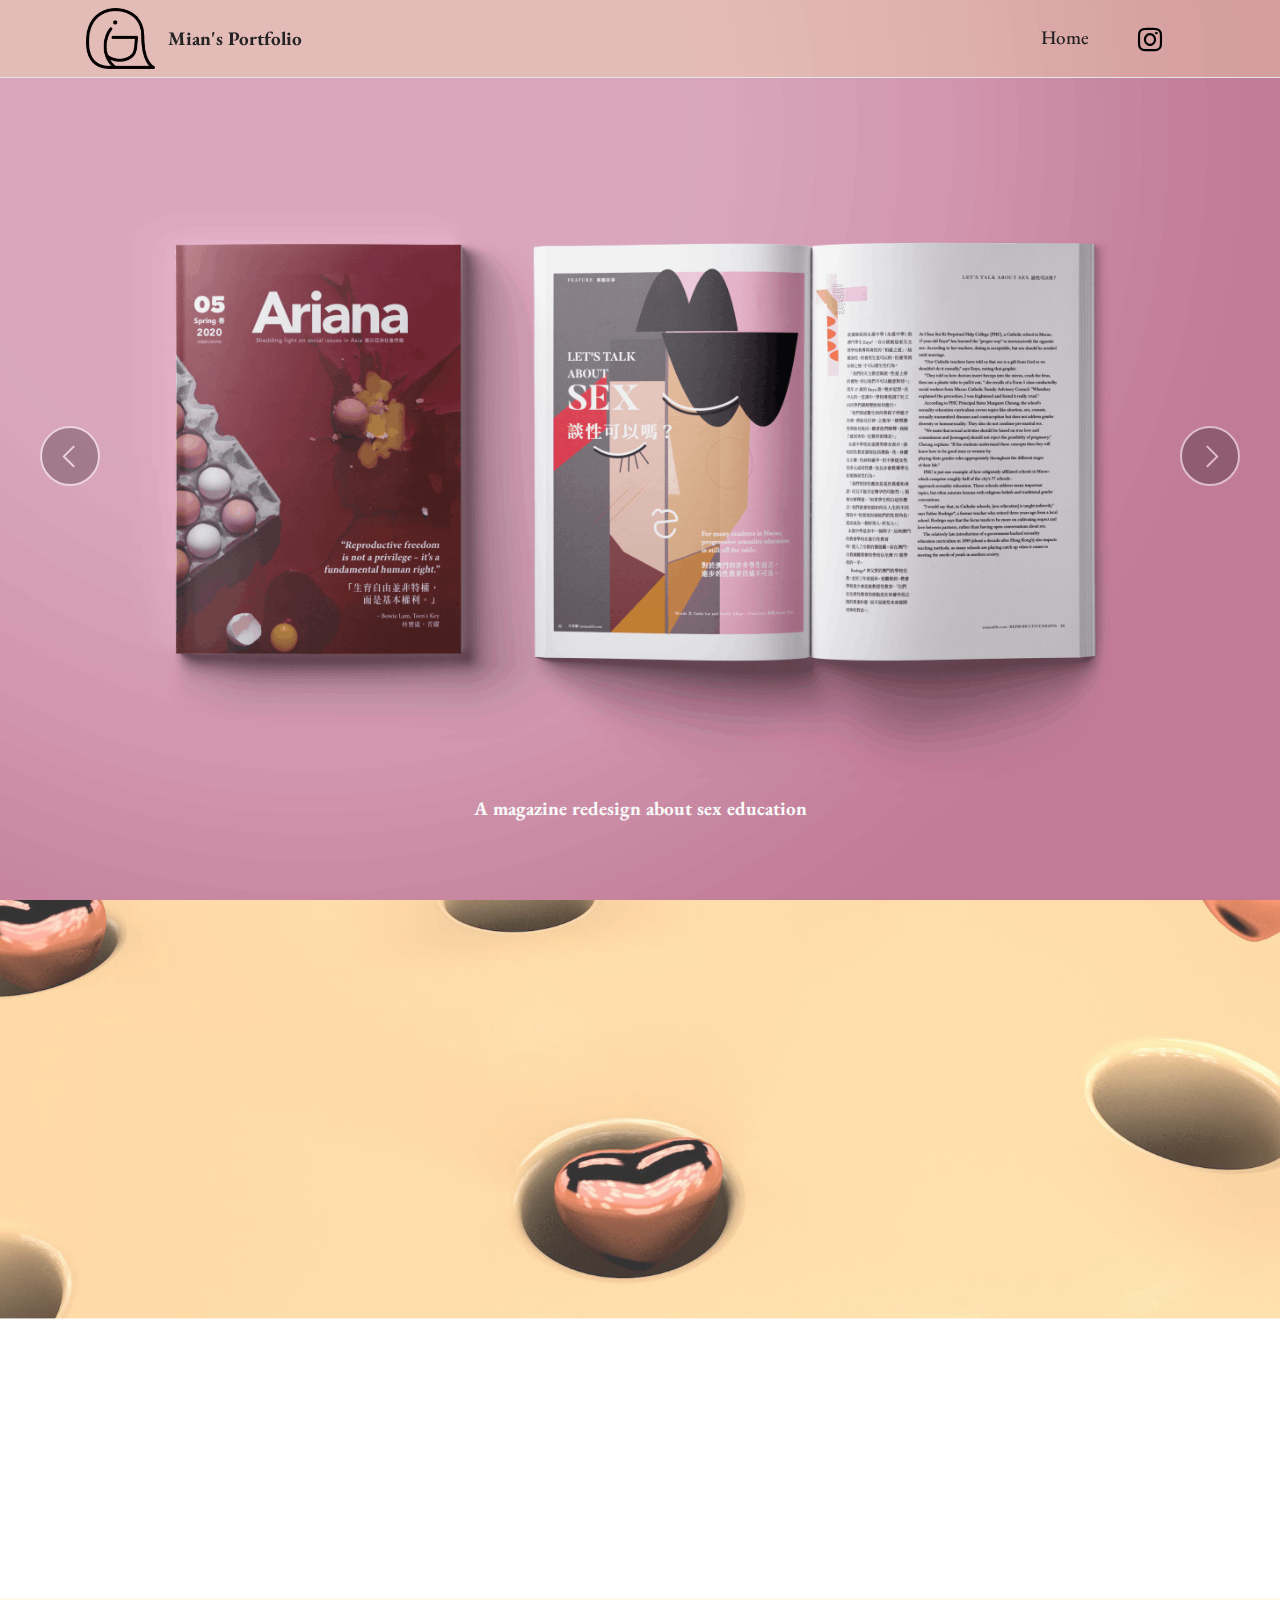
==== commit afa27f3d: "4" ====
--- a/index.html
+++ b/index.html
@@ -7,10 +7,11 @@
   <meta name="generator" content="Mobirise v5.3.0, mobirise.com">
   <meta name="viewport" content="width=device-width, initial-scale=1, minimum-scale=1">
   <link rel="shortcut icon" href="assets/images/logo3-121x106.png" type="image/x-icon">
-  <meta name="description" content="">
+  <meta name="description" content="Let's Smile :D">
   
   
   <title>Home</title>
+  <link rel="stylesheet" href="assets/web/assets/mobirise-icons2/mobirise2.css">
   <link rel="stylesheet" href="assets/tether/tether.min.css">
   <link rel="stylesheet" href="assets/bootstrap/css/bootstrap.min.css">
   <link rel="stylesheet" href="assets/bootstrap/css/bootstrap-grid.min.css">
@@ -37,7 +38,7 @@
                         <img src="assets/images/logo3-121x106.png" alt="" style="height: 3.8rem;">
                     
                 </span>
-                <span class="navbar-caption-wrap"><a class="navbar-caption text-black display-7" href="index.html">Mian's Work</a></span>
+                <span class="navbar-caption-wrap"><a class="navbar-caption text-black display-7" href="index.html">Mian's Portfolio</a></span>
             </div>
             <button class="navbar-toggler" type="button" data-toggle="collapse" data-target="#navbarSupportedContent" aria-controls="navbarNavAltMarkup" aria-expanded="false" aria-label="Toggle navigation">
                 <div class="hamburger">
@@ -65,21 +66,54 @@
 
 </section>
 
-<section class="header7 cid-ssvrZ95Oik mbr-fullscreen" id="header7-l">
-
-    
-
-    <div class="mbr-overlay" style="opacity: 0.3; background-color: rgb(255, 255, 255);"></div>
-
-    <div class="text-right container">
-        <div class="row justify-content-end">
-            <div class="col-12 col-lg-5">
-                <h1 class="mbr-section-title mbr-fonts-style mb-3 display-1"><strong>Hello!</strong><br><strong>This is Mian.</strong></h1>
-                
-                <p class="mbr-text mbr-fonts-style display-7">I want to share joy and happiness&nbsp;with you.&nbsp;&nbsp;</p>
-                <div class="mbr-section-btn mt-3"><a class="btn btn-danger display-4" href="index.html#gallery1-o">My Works</a></div>
-            </div>
-        </div>
+<section class="slider1 cid-stddLHSvgF mbr-fullscreen" id="slider1-5c">
+    
+    <div class="carousel slide carousel-fade" id="stdE1DHxxh" data-ride="carousel" data-interval="5000">
+        <ol class="carousel-indicators">
+            <li data-slide-to="0" class="active" data-target="#stdE1DHxxh"></li><li data-slide-to="1" class="active" data-target="#stdE1DHxxh"></li><li data-slide-to="2" class="active" data-target="#stdE1DHxxh"></li>
+            
+            
+        </ol>
+        <div class="carousel-inner">
+            <div class="carousel-item slider-image item active">
+                <div class="item-wrapper">
+                    <img class="d-block w-100" src="assets/images/mockuo3-1456x1199.png" data-slide-to="0">
+                    
+                    <div class="carousel-caption">
+                        
+                        <p class="mbr-section-text mbr-fonts-style display-7"><strong>A magazine redesign about sex education</strong></p>
+                    </div>
+                </div>
+            </div><div class="carousel-item slider-image item">
+                <div class="item-wrapper">
+                    <img class="d-block w-100" src="assets/images/hopeinthemask2.gif" data-slide-to="1">
+                    
+                    <div class="carousel-caption">
+                        
+                        <p class="mbr-section-text mbr-fonts-style display-7"><strong>"A glad heart makes a cheerful face."</strong></p>
+                    </div>
+                </div>
+            </div><div class="carousel-item slider-image item">
+                <div class="item-wrapper">
+                    <img class="d-block w-100" src="assets/images/11.png" data-slide-to="2">
+                    
+                    <div class="carousel-caption">
+                        
+                        <p class="mbr-section-text mbr-fonts-style display-7"><strong>"Merry Christmas!"</strong></p>
+                    </div>
+                </div>
+            </div>
+            
+            
+        </div>
+        <a class="carousel-control carousel-control-prev" role="button" data-slide="prev" href="#stdE1DHxxh">
+            <span class="mobi-mbri mobi-mbri-arrow-prev" aria-hidden="true"></span>
+            <span class="sr-only">Previous</span>
+        </a>
+        <a class="carousel-control carousel-control-next" role="button" data-slide="next" href="#stdE1DHxxh">
+            <span class="mobi-mbri mobi-mbri-arrow-next" aria-hidden="true"></span>
+            <span class="sr-only">Next</span>
+        </a>
     </div>
 </section>
 
@@ -300,7 +334,7 @@
             </div>
         </div>
     </div>
-</section><section style="background-color: #fff; font-family: -apple-system, BlinkMacSystemFont, 'Segoe UI', 'Roboto', 'Helvetica Neue', Arial, sans-serif; color:#aaa; font-size:12px; padding: 0; align-items: center; display: flex;"><a href="https://mobirise.site/w" style="flex: 1 1; height: 3rem; padding-left: 1rem;"></a><p style="flex: 0 0 auto; margin:0; padding-right:1rem;">Site <a href="https://mobirise.site/f" style="color:#aaa;">was started</a> with Mobirise</p></section><script src="assets/web/assets/jquery/jquery.min.js"></script>  <script src="assets/popper/popper.min.js"></script>  <script src="assets/tether/tether.min.js"></script>  <script src="assets/bootstrap/js/bootstrap.min.js"></script>  <script src="assets/smoothscroll/smooth-scroll.js"></script>  <script src="assets/viewportchecker/jquery.viewportchecker.js"></script>  <script src="assets/parallax/jarallax.min.js"></script>  <script src="assets/dropdown/js/nav-dropdown.js"></script>  <script src="assets/dropdown/js/navbar-dropdown.js"></script>  <script src="assets/touchswipe/jquery.touch-swipe.min.js"></script>  <script src="assets/theme/js/script.js"></script>  
+</section><section style="background-color: #fff; font-family: -apple-system, BlinkMacSystemFont, 'Segoe UI', 'Roboto', 'Helvetica Neue', Arial, sans-serif; color:#aaa; font-size:12px; padding: 0; align-items: center; display: flex;"><a href="https://mobirise.site/v" style="flex: 1 1; height: 3rem; padding-left: 1rem;"></a><p style="flex: 0 0 auto; margin:0; padding-right:1rem;">Made with <a href="https://mobirise.site/b" style="color:#aaa;">Mobirise</a> web theme</p></section><script src="assets/web/assets/jquery/jquery.min.js"></script>  <script src="assets/popper/popper.min.js"></script>  <script src="assets/tether/tether.min.js"></script>  <script src="assets/bootstrap/js/bootstrap.min.js"></script>  <script src="assets/smoothscroll/smooth-scroll.js"></script>  <script src="assets/viewportchecker/jquery.viewportchecker.js"></script>  <script src="assets/parallax/jarallax.min.js"></script>  <script src="assets/dropdown/js/nav-dropdown.js"></script>  <script src="assets/dropdown/js/navbar-dropdown.js"></script>  <script src="assets/touchswipe/jquery.touch-swipe.min.js"></script>  <script src="assets/theme/js/script.js"></script>  
   
   
  <div id="scrollToTop" class="scrollToTop mbr-arrow-up"><a style="text-align: center;"><i class="mbr-arrow-up-icon mbr-arrow-up-icon-cm cm-icon cm-icon-smallarrow-up"></i></a></div>
--- a/assets/web/assets/mobirise-icons2/mobirise2.css
+++ b/assets/web/assets/mobirise-icons2/mobirise2.css
@@ -0,0 +1,498 @@
+@font-face {
+  font-family: 'Moririse2';
+  font-display: swap;
+  src:  url('mobirise2.eot?f2bix4');
+  src:  url('mobirise2.eot?f2bix4#iefix') format('embedded-opentype'),
+    url('mobirise2.ttf?f2bix4') format('truetype'),
+    url('mobirise2.woff?f2bix4') format('woff'),
+    url('mobirise2.svg?f2bix4#mobirise2') format('svg');
+  font-weight: normal;
+  font-style: normal;
+}
+
+[class^="mobi-"], [class*=" mobi-"] {
+  /* use !important to prevent issues with browser extensions that change fonts */
+  font-family: 'Moririse2' !important;
+  speak: none;
+  font-style: normal;
+  font-weight: normal;
+  font-variant: normal;
+  text-transform: none;
+  line-height: 1;
+
+  /* Better Font Rendering =========== */
+  -webkit-font-smoothing: antialiased;
+  -moz-osx-font-smoothing: grayscale;
+}
+
+.mobi-mbri-add-submenu:before {
+  content: "\e900";
+}
+.mobi-mbri-alert:before {
+  content: "\e901";
+}
+.mobi-mbri-align-center:before {
+  content: "\e902";
+}
+.mobi-mbri-align-justify:before {
+  content: "\e903";
+}
+.mobi-mbri-align-left:before {
+  content: "\e904";
+}
+.mobi-mbri-align-right:before {
+  content: "\e905";
+}
+.mobi-mbri-android:before {
+  content: "\e906";
+}
+.mobi-mbri-apple:before {
+  content: "\e907";
+}
+.mobi-mbri-arrow-down:before {
+  content: "\e908";
+}
+.mobi-mbri-arrow-next:before {
+  content: "\e909";
+}
+.mobi-mbri-arrow-prev:before {
+  content: "\e90a";
+}
+.mobi-mbri-arrow-up:before {
+  content: "\e90b";
+}
+.mobi-mbri-bold:before {
+  content: "\e90c";
+}
+.mobi-mbri-bookmark:before {
+  content: "\e90d";
+}
+.mobi-mbri-bootstrap:before {
+  content: "\e90e";
+}
+.mobi-mbri-briefcase:before {
+  content: "\e90f";
+}
+.mobi-mbri-browse:before {
+  content: "\e910";
+}
+.mobi-mbri-bulleted-list:before {
+  content: "\e911";
+}
+.mobi-mbri-calendar:before {
+  content: "\e912";
+}
+.mobi-mbri-camera:before {
+  content: "\e913";
+}
+.mobi-mbri-cart-add:before {
+  content: "\e914";
+}
+.mobi-mbri-cart-full:before {
+  content: "\e915";
+}
+.mobi-mbri-cash:before {
+  content: "\e916";
+}
+.mobi-mbri-change-style:before {
+  content: "\e917";
+}
+.mobi-mbri-chat:before {
+  content: "\e918";
+}
+.mobi-mbri-clock:before {
+  content: "\e919";
+}
+.mobi-mbri-close:before {
+  content: "\e91a";
+}
+.mobi-mbri-cloud:before {
+  content: "\e91b";
+}
+.mobi-mbri-code:before {
+  content: "\e91c";
+}
+.mobi-mbri-contact-form:before {
+  content: "\e91d";
+}
+.mobi-mbri-credit-card:before {
+  content: "\e91e";
+}
+.mobi-mbri-cursor-click:before {
+  content: "\e91f";
+}
+.mobi-mbri-cust-feedback:before {
+  content: "\e920";
+}
+.mobi-mbri-database:before {
+  content: "\e921";
+}
+.mobi-mbri-delivery:before {
+  content: "\e922";
+}
+.mobi-mbri-desktop:before {
+  content: "\e923";
+}
+.mobi-mbri-devices:before {
+  content: "\e924";
+}
+.mobi-mbri-down:before {
+  content: "\e925";
+}
+.mobi-mbri-download-2:before {
+  content: "\e926";
+}
+.mobi-mbri-download:before {
+  content: "\e927";
+}
+.mobi-mbri-drag-n-drop-2:before {
+  content: "\e928";
+}
+.mobi-mbri-drag-n-drop:before {
+  content: "\e929";
+}
+.mobi-mbri-edit-2:before {
+  content: "\e92a";
+}
+.mobi-mbri-edit:before {
+  content: "\e92b";
+}
+.mobi-mbri-error:before {
+  content: "\e92c";
+}
+.mobi-mbri-extension:before {
+  content: "\e92d";
+}
+.mobi-mbri-features:before {
+  content: "\e92e";
+}
+.mobi-mbri-file:before {
+  content: "\e92f";
+}
+.mobi-mbri-flag:before {
+  content: "\e930";
+}
+.mobi-mbri-folder:before {
+  content: "\e931";
+}
+.mobi-mbri-gift:before {
+  content: "\e932";
+}
+.mobi-mbri-github:before {
+  content: "\e933";
+}
+.mobi-mbri-globe-2:before {
+  content: "\e934";
+}
+.mobi-mbri-globe:before {
+  content: "\e935";
+}
+.mobi-mbri-growing-chart:before {
+  content: "\e936";
+}
+.mobi-mbri-hearth:before {
+  content: "\e937";
+}
+.mobi-mbri-help:before {
+  content: "\e938";
+}
+.mobi-mbri-home:before {
+  content: "\e939";
+}
+.mobi-mbri-hot-cup:before {
+  content: "\e93a";
+}
+.mobi-mbri-idea:before {
+  content: "\e93b";
+}
+.mobi-mbri-image-gallery:before {
+  content: "\e93c";
+}
+.mobi-mbri-image-slider:before {
+  content: "\e93d";
+}
+.mobi-mbri-info:before {
+  content: "\e93e";
+}
+.mobi-mbri-italic:before {
+  content: "\e93f";
+}
+.mobi-mbri-key:before {
+  content: "\e940";
+}
+.mobi-mbri-laptop:before {
+  content: "\e941";
+}
+.mobi-mbri-layers:before {
+  content: "\e942";
+}
+.mobi-mbri-left-right:before {
+  content: "\e943";
+}
+.mobi-mbri-left:before {
+  content: "\e944";
+}
+.mobi-mbri-letter:before {
+  content: "\e945";
+}
+.mobi-mbri-like:before {
+  content: "\e946";
+}
+.mobi-mbri-link:before {
+  content: "\e947";
+}
+.mobi-mbri-lock:before {
+  content: "\e948";
+}
+.mobi-mbri-login:before {
+  content: "\e949";
+}
+.mobi-mbri-logout:before {
+  content: "\e94a";
+}
+.mobi-mbri-magic-stick:before {
+  content: "\e94b";
+}
+.mobi-mbri-map-pin:before {
+  content: "\e94c";
+}
+.mobi-mbri-menu:before {
+  content: "\e94d";
+}
+.mobi-mbri-mobile-2:before {
+  content: "\e94e";
+}
+.mobi-mbri-mobile-horizontal:before {
+  content: "\e94f";
+}
+.mobi-mbri-mobile:before {
+  content: "\e950";
+}
+.mobi-mbri-mobirise:before {
+  content: "\e951";
+}
+.mobi-mbri-more-horizontal:before {
+  content: "\e952";
+}
+.mobi-mbri-more-vertical:before {
+  content: "\e953";
+}
+.mobi-mbri-music:before {
+  content: "\e954";
+}
+.mobi-mbri-new-file:before {
+  content: "\e955";
+}
+.mobi-mbri-numbered-list:before {
+  content: "\e956";
+}
+.mobi-mbri-opened-folder:before {
+  content: "\e957";
+}
+.mobi-mbri-pages:before {
+  content: "\e958";
+}
+.mobi-mbri-paper-plane:before {
+  content: "\e959";
+}
+.mobi-mbri-paperclip:before {
+  content: "\e95a";
+}
+.mobi-mbri-phone:before {
+  content: "\e95b";
+}
+.mobi-mbri-photo:before {
+  content: "\e95c";
+}
+.mobi-mbri-photos:before {
+  content: "\e95d";
+}
+.mobi-mbri-pin:before {
+  content: "\e95e";
+}
+.mobi-mbri-play:before {
+  content: "\e95f";
+}
+.mobi-mbri-plus:before {
+  content: "\e960";
+}
+.mobi-mbri-preview:before {
+  content: "\e961";
+}
+.mobi-mbri-print:before {
+  content: "\e962";
+}
+.mobi-mbri-protect:before {
+  content: "\e963";
+}
+.mobi-mbri-question:before {
+  content: "\e964";
+}
+.mobi-mbri-quote-left:before {
+  content: "\e965";
+}
+.mobi-mbri-quote-right:before {
+  content: "\e966";
+}
+.mobi-mbri-redo:before {
+  content: "\e967";
+}
+.mobi-mbri-refresh:before {
+  content: "\e968";
+}
+.mobi-mbri-responsive-2:before {
+  content: "\e969";
+}
+.mobi-mbri-responsive:before {
+  content: "\e96a";
+}
+.mobi-mbri-right:before {
+  content: "\e96b";
+}
+.mobi-mbri-rocket:before {
+  content: "\e96c";
+}
+.mobi-mbri-sad-face:before {
+  content: "\e96d";
+}
+.mobi-mbri-sale:before {
+  content: "\e96e";
+}
+.mobi-mbri-save:before {
+  content: "\e96f";
+}
+.mobi-mbri-search:before {
+  content: "\e970";
+}
+.mobi-mbri-setting-2:before {
+  content: "\e971";
+}
+.mobi-mbri-setting-3:before {
+  content: "\e972";
+}
+.mobi-mbri-setting:before {
+  content: "\e973";
+}
+.mobi-mbri-share:before {
+  content: "\e974";
+}
+.mobi-mbri-shopping-bag:before {
+  content: "\e975";
+}
+.mobi-mbri-shopping-basket:before {
+  content: "\e976";
+}
+.mobi-mbri-shopping-cart:before {
+  content: "\e977";
+}
+.mobi-mbri-sites:before {
+  content: "\e978";
+}
+.mobi-mbri-smile-face:before {
+  content: "\e979";
+}
+.mobi-mbri-speed:before {
+  content: "\e97a";
+}
+.mobi-mbri-star:before {
+  content: "\e97b";
+}
+.mobi-mbri-success:before {
+  content: "\e97c";
+}
+.mobi-mbri-sun:before {
+  content: "\e97d";
+}
+.mobi-mbri-sun2:before {
+  content: "\e97e";
+}
+.mobi-mbri-tablet-vertical:before {
+  content: "\e97f";
+}
+.mobi-mbri-tablet:before {
+  content: "\e980";
+}
+.mobi-mbri-target:before {
+  content: "\e981";
+}
+.mobi-mbri-timer:before {
+  content: "\e982";
+}
+.mobi-mbri-to-ftp:before {
+  content: "\e983";
+}
+.mobi-mbri-to-local-drive:before {
+  content: "\e984";
+}
+.mobi-mbri-touch-swipe:before {
+  content: "\e985";
+}
+.mobi-mbri-touch:before {
+  content: "\e986";
+}
+.mobi-mbri-trash:before {
+  content: "\e987";
+}
+.mobi-mbri-underline:before {
+  content: "\e988";
+}
+.mobi-mbri-undo:before {
+  content: "\e989";
+}
+.mobi-mbri-unlink:before {
+  content: "\e98a";
+}
+.mobi-mbri-unlock:before {
+  content: "\e98b";
+}
+.mobi-mbri-up-down:before {
+  content: "\e98c";
+}
+.mobi-mbri-up:before {
+  content: "\e98d";
+}
+.mobi-mbri-update:before {
+  content: "\e98e";
+}
+.mobi-mbri-upload-2:before {
+  content: "\e98f";
+}
+.mobi-mbri-upload:before {
+  content: "\e990";
+}
+.mobi-mbri-user-2:before {
+  content: "\e991";
+}
+.mobi-mbri-user:before {
+  content: "\e992";
+}
+.mobi-mbri-users:before {
+  content: "\e993";
+}
+.mobi-mbri-video-play:before {
+  content: "\e994";
+}
+.mobi-mbri-video:before {
+  content: "\e995";
+}
+.mobi-mbri-watch:before {
+  content: "\e996";
+}
+.mobi-mbri-website-theme-2:before {
+  content: "\e997";
+}
+.mobi-mbri-website-theme:before {
+  content: "\e998";
+}
+.mobi-mbri-wifi:before {
+  content: "\e999";
+}
+.mobi-mbri-windows:before {
+  content: "\e99a";
+}
+.mobi-mbri-zoom-in:before {
+  content: "\e99b";
+}
+.mobi-mbri-zoom-out:before {
+  content: "\e99c";
+}
--- a/assets/mobirise/css/mbr-additional.css
+++ b/assets/mobirise/css/mbr-additional.css
@@ -686,435 +686,6 @@
 }
 a {
   transition: color 0.6s;
-}
-.cid-ssvrZ95Oik {
-  background-image: url("../../../assets/images/hopeinthemask2.gif");
-}
-.cid-ssvrZ95Oik .mbr-text,
-.cid-ssvrZ95Oik .mbr-section-btn {
-  text-align: right;
-  color: #505050;
-}
-.cid-ssvrZ95Oik .mbr-section-title {
-  color: #000000;
-}
-.cid-sszks48JJe {
-  padding-top: 5rem;
-  padding-bottom: 5rem;
-  background-image: url("../../../assets/images/c4d0100-1920x1080.jpg");
-}
-@media (min-width: 992px) {
-  .cid-sszks48JJe .text-wrapper {
-    padding: 2rem;
-  }
-}
-.cid-sszks48JJe .image-wrapper img {
-  width: 100%;
-  object-fit: cover;
-}
-@media (max-width: 767px) {
-  .cid-sszks48JJe .image-wrapper {
-    margin-bottom: 2rem;
-  }
-}
-.cid-sszks48JJe .mbr-text {
-  color: #505050;
-}
-.cid-ssvwnbObwj {
-  padding-top: 3rem;
-  padding-bottom: 6rem;
-  background-color: #fff9ea;
-}
-.cid-ssvwnbObwj img,
-.cid-ssvwnbObwj .item-img {
-  width: 100%;
-  height: 100%;
-  height: 400px;
-  object-fit: cover;
-}
-.cid-ssvwnbObwj .item:focus,
-.cid-ssvwnbObwj span:focus {
-  outline: none;
-}
-.cid-ssvwnbObwj .item {
-  cursor: pointer;
-  margin-bottom: 2rem;
-}
-.cid-ssvwnbObwj .item-wrapper {
-  position: relative;
-  border-radius: 4px;
-  background: #fff9ea;
-  height: 100%;
-  display: flex;
-  flex-flow: column nowrap;
-}
-@media (min-width: 992px) {
-  .cid-ssvwnbObwj .item-wrapper .item-content {
-    padding: 2rem;
-  }
-}
-@media (max-width: 991px) {
-  .cid-ssvwnbObwj .item-wrapper .item-content {
-    padding: 1rem;
-  }
-}
-.cid-ssvwnbObwj .mbr-section-btn {
-  margin-top: auto !important;
-}
-.cid-ssvwnbObwj .mbr-section-title {
-  color: #232323;
-}
-.cid-ssvwnbObwj .item-title {
-  text-align: right;
-  color: #232323;
-}
-.cid-ssz5vwttHO {
-  padding-top: 30px;
-  padding-bottom: 30px;
-  background-color: #505050;
-}
-.cid-ssz5vwttHO .media-container-row .mbr-text {
-  color: #fff9ea;
-}
-.cid-s48OLK6784 {
-  z-index: 1000;
-  width: 100%;
-}
-.cid-s48OLK6784 nav.navbar {
-  position: fixed;
-}
-.cid-s48OLK6784 .dropdown-item:before {
-  font-family: Moririse2 !important;
-  content: '\e966';
-  display: inline-block;
-  width: 0;
-  position: absolute;
-  left: 1rem;
-  top: 0.5rem;
-  margin-right: 0.5rem;
-  line-height: 1;
-  font-size: inherit;
-  vertical-align: middle;
-  text-align: center;
-  overflow: hidden;
-  transform: scale(0, 1);
-  transition: all 0.25s ease-in-out;
-}
-.cid-s48OLK6784 .dropdown-menu {
-  padding: 0;
-}
-.cid-s48OLK6784 .dropdown-item {
-  border-bottom: 1px solid #e6e6e6;
-}
-.cid-s48OLK6784 .dropdown-item:hover,
-.cid-s48OLK6784 .dropdown-item:focus {
-  background: #4479d9 !important;
-  color: white !important;
-}
-.cid-s48OLK6784 .nav-dropdown .link {
-  padding: 0 0.3em !important;
-  margin: .667em 1em !important;
-}
-.cid-s48OLK6784 .nav-dropdown .link.dropdown-toggle::after {
-  margin-left: 0.5rem;
-  margin-top: 0.2rem;
-}
-.cid-s48OLK6784 .nav-link {
-  position: relative;
-}
-.cid-s48OLK6784 .container {
-  display: flex;
-  margin: auto;
-}
-.cid-s48OLK6784 .iconfont-wrapper {
-  color: #000000 !important;
-  font-size: 1.5rem;
-  padding-right: .5rem;
-}
-.cid-s48OLK6784 .navbar-caption {
-  padding-right: 4rem;
-}
-.cid-s48OLK6784 .dropdown-menu,
-.cid-s48OLK6784 .navbar.opened {
-  background: #fff0b0 !important;
-}
-.cid-s48OLK6784 .nav-item:focus,
-.cid-s48OLK6784 .nav-link:focus {
-  outline: none;
-}
-.cid-s48OLK6784 .dropdown .dropdown-menu .dropdown-item {
-  width: auto;
-  transition: all 0.25s ease-in-out;
-}
-.cid-s48OLK6784 .dropdown .dropdown-menu .dropdown-item::after {
-  right: 0.5rem;
-}
-.cid-s48OLK6784 .dropdown .dropdown-menu .dropdown-item .mbr-iconfont {
-  margin-left: -1.8rem;
-  padding-right: 1rem;
-  font-size: inherit;
-}
-.cid-s48OLK6784 .dropdown .dropdown-menu .dropdown-item .mbr-iconfont:before {
-  display: inline-block;
-  transform: scale(1, 1);
-  transition: all 0.25s ease-in-out;
-}
-.cid-s48OLK6784 .collapsed .dropdown-menu .dropdown-item:before {
-  display: none;
-}
-.cid-s48OLK6784 .collapsed .dropdown .dropdown-menu .dropdown-item {
-  padding: 0.235em 1.5em 0.235em 1.5em !important;
-  transition: none;
-  margin: 0 !important;
-}
-.cid-s48OLK6784 .navbar {
-  min-height: 77px;
-  transition: all .3s;
-  border-bottom: 1px solid transparent;
-  background: rgba(255, 240, 176, 0.3);
-}
-.cid-s48OLK6784 .navbar:not(.navbar-short) {
-  border-bottom: 1px solid #e6e6e6;
-}
-.cid-s48OLK6784 .navbar.opened {
-  transition: all .3s;
-}
-.cid-s48OLK6784 .navbar .dropdown-item {
-  padding: .5rem 1.8rem;
-}
-.cid-s48OLK6784 .navbar .navbar-logo img {
-  width: auto;
-}
-.cid-s48OLK6784 .navbar .navbar-collapse {
-  justify-content: flex-end;
-  z-index: 1;
-}
-.cid-s48OLK6784 .navbar.collapsed .nav-item .nav-link::before {
-  display: none;
-}
-.cid-s48OLK6784 .navbar.collapsed.opened .dropdown-menu {
-  top: 0;
-}
-@media (min-width: 992px) {
-  .cid-s48OLK6784 .navbar.collapsed.opened:not(.navbar-short) .navbar-collapse {
-    max-height: calc(98.5vh - 3.8rem);
-  }
-}
-.cid-s48OLK6784 .navbar.collapsed .dropdown-menu .dropdown-submenu {
-  left: 0 !important;
-}
-.cid-s48OLK6784 .navbar.collapsed .dropdown-menu .dropdown-item:after {
-  right: auto;
-}
-.cid-s48OLK6784 .navbar.collapsed .dropdown-menu .dropdown-toggle[data-toggle="dropdown-submenu"]:after {
-  margin-left: 0.5rem;
-  margin-top: 0.2rem;
-  border-top: 0.35em solid;
-  border-right: 0.35em solid transparent;
-  border-left: 0.35em solid transparent;
-  border-bottom: 0;
-  top: 55%;
-}
-.cid-s48OLK6784 .navbar.collapsed ul.navbar-nav li {
-  margin: auto;
-}
-.cid-s48OLK6784 .navbar.collapsed .dropdown-menu .dropdown-item {
-  padding: .25rem 1.5rem;
-  text-align: center;
-}
-.cid-s48OLK6784 .navbar.collapsed .icons-menu {
-  padding-left: 0;
-  padding-right: 0;
-  padding-top: .5rem;
-  padding-bottom: .5rem;
-}
-@media (max-width: 991px) {
-  .cid-s48OLK6784 .navbar .nav-item .nav-link::before {
-    display: none;
-  }
-  .cid-s48OLK6784 .navbar.opened .dropdown-menu {
-    top: 0;
-  }
-  .cid-s48OLK6784 .navbar .dropdown-menu .dropdown-submenu {
-    left: 0 !important;
-  }
-  .cid-s48OLK6784 .navbar .dropdown-menu .dropdown-item:after {
-    right: auto;
-  }
-  .cid-s48OLK6784 .navbar .dropdown-menu .dropdown-toggle[data-toggle="dropdown-submenu"]:after {
-    margin-left: 0.5rem;
-    margin-top: 0.2rem;
-    border-top: 0.35em solid;
-    border-right: 0.35em solid transparent;
-    border-left: 0.35em solid transparent;
-    border-bottom: 0;
-    top: 55%;
-  }
-  .cid-s48OLK6784 .navbar .navbar-logo img {
-    height: 3.8rem !important;
-  }
-  .cid-s48OLK6784 .navbar ul.navbar-nav li {
-    margin: auto;
-  }
-  .cid-s48OLK6784 .navbar .dropdown-menu .dropdown-item {
-    padding: .25rem 1.5rem !important;
-    text-align: center;
-  }
-  .cid-s48OLK6784 .navbar .navbar-brand {
-    flex-shrink: initial;
-    flex-basis: auto;
-    word-break: break-word;
-    padding-right: 2rem;
-  }
-  .cid-s48OLK6784 .navbar .navbar-toggler {
-    flex-basis: auto;
-  }
-  .cid-s48OLK6784 .navbar .icons-menu {
-    padding-left: 0;
-    padding-top: .5rem;
-    padding-bottom: .5rem;
-  }
-}
-.cid-s48OLK6784 .navbar.navbar-short {
-  min-height: 60px;
-}
-.cid-s48OLK6784 .navbar.navbar-short .navbar-logo img {
-  height: 3rem !important;
-}
-.cid-s48OLK6784 .navbar.navbar-short .navbar-brand {
-  padding: 0;
-}
-.cid-s48OLK6784 .navbar-brand {
-  flex-shrink: 0;
-  align-items: center;
-  margin-right: 0;
-  padding: 0;
-  transition: all .3s;
-  word-break: break-word;
-  z-index: 1;
-}
-.cid-s48OLK6784 .navbar-brand .navbar-caption {
-  line-height: inherit !important;
-}
-.cid-s48OLK6784 .navbar-brand .navbar-logo a {
-  outline: none;
-}
-.cid-s48OLK6784 .dropdown-item.active,
-.cid-s48OLK6784 .dropdown-item:active {
-  background-color: transparent;
-}
-.cid-s48OLK6784 .navbar-expand-lg .navbar-nav .nav-link {
-  padding: 0;
-}
-.cid-s48OLK6784 .nav-dropdown .link.dropdown-toggle {
-  margin-right: 1.667em;
-}
-.cid-s48OLK6784 .nav-dropdown .link.dropdown-toggle[aria-expanded="true"] {
-  margin-right: 0;
-  padding: 0.667em 1.667em;
-}
-.cid-s48OLK6784 .navbar.navbar-expand-lg .dropdown .dropdown-menu {
-  background: #fff0b0;
-}
-.cid-s48OLK6784 .navbar.navbar-expand-lg .dropdown .dropdown-menu .dropdown-submenu {
-  margin: 0;
-  left: 100%;
-}
-.cid-s48OLK6784 .navbar .dropdown.open > .dropdown-menu {
-  display: block;
-}
-.cid-s48OLK6784 ul.navbar-nav {
-  flex-wrap: wrap;
-}
-.cid-s48OLK6784 .navbar-buttons {
-  text-align: center;
-  min-width: 170px;
-}
-.cid-s48OLK6784 button.navbar-toggler {
-  outline: none;
-  width: 31px;
-  height: 20px;
-  cursor: pointer;
-  transition: all .2s;
-  position: relative;
-  align-self: center;
-}
-.cid-s48OLK6784 button.navbar-toggler .hamburger span {
-  position: absolute;
-  right: 0;
-  width: 30px;
-  height: 2px;
-  border-right: 5px;
-  background-color: currentColor;
-}
-.cid-s48OLK6784 button.navbar-toggler .hamburger span:nth-child(1) {
-  top: 0;
-  transition: all .2s;
-}
-.cid-s48OLK6784 button.navbar-toggler .hamburger span:nth-child(2) {
-  top: 8px;
-  transition: all .15s;
-}
-.cid-s48OLK6784 button.navbar-toggler .hamburger span:nth-child(3) {
-  top: 8px;
-  transition: all .15s;
-}
-.cid-s48OLK6784 button.navbar-toggler .hamburger span:nth-child(4) {
-  top: 16px;
-  transition: all .2s;
-}
-.cid-s48OLK6784 nav.opened .hamburger span:nth-child(1) {
-  top: 8px;
-  width: 0;
-  opacity: 0;
-  right: 50%;
-  transition: all .2s;
-}
-.cid-s48OLK6784 nav.opened .hamburger span:nth-child(2) {
-  transform: rotate(45deg);
-  transition: all .25s;
-}
-.cid-s48OLK6784 nav.opened .hamburger span:nth-child(3) {
-  transform: rotate(-45deg);
-  transition: all .25s;
-}
-.cid-s48OLK6784 nav.opened .hamburger span:nth-child(4) {
-  top: 8px;
-  width: 0;
-  opacity: 0;
-  right: 50%;
-  transition: all .2s;
-}
-.cid-s48OLK6784 .navbar-dropdown {
-  padding: .5rem 1rem;
-  position: fixed;
-}
-.cid-s48OLK6784 a.nav-link {
-  display: flex;
-  align-items: center;
-  justify-content: center;
-}
-.cid-s48OLK6784 .icons-menu {
-  flex-wrap: nowrap;
-  display: flex;
-  justify-content: center;
-  padding-left: 1rem;
-  padding-right: 1rem;
-  padding-top: 0.3rem;
-  text-align: center;
-}
-@media screen and (-ms-high-contrast: active), (-ms-high-contrast: none) {
-  .cid-s48OLK6784 .navbar {
-    height: 77px;
-  }
-  .cid-s48OLK6784 .navbar.opened {
-    height: auto;
-  }
-  .cid-s48OLK6784 .nav-item .nav-link:hover::before {
-    width: 175%;
-    max-width: calc(100% + 2rem);
-    left: -1rem;
-  }
 }
 .cid-ssvOLRb1PU {
   display: flex;
@@ -7708,3 +7279,534 @@
 .cid-ssSY4LBjBb .media-container-row .mbr-text {
   color: #fff9ea;
 }
+.cid-stddLHSvgF {
+  padding-top: 0;
+  padding-bottom: 0;
+  background-color: #fafafa;
+}
+.cid-stddLHSvgF .carousel {
+  width: 100%;
+}
+.cid-stddLHSvgF .carousel-inner {
+  display: flex;
+  align-content: center;
+  align-items: center;
+}
+.cid-stddLHSvgF .carousel-item img {
+  height: 100vh;
+  object-fit: cover;
+}
+.cid-stddLHSvgF .mbr-overlay {
+  z-index: 1;
+}
+.cid-stddLHSvgF .carousel-caption {
+  bottom: 40px;
+}
+.cid-stddLHSvgF .mobi-mbri-arrow-next {
+  margin-left: 5px;
+}
+.cid-stddLHSvgF .mobi-mbri-arrow-prev {
+  margin-right: 5px;
+}
+.cid-stddLHSvgF .carousel-control:hover {
+  background: #1b1b1b;
+  color: #fff;
+  opacity: 1;
+}
+.cid-stddLHSvgF .item-wrapper {
+  width: 100%;
+}
+@media (max-width: 767px) {
+  .cid-stddLHSvgF .container .carousel-control {
+    margin-bottom: 0;
+  }
+  .cid-stddLHSvgF .content-slider-wrap {
+    width: 100% !important;
+  }
+}
+.cid-stddLHSvgF .container .carousel-indicators {
+  margin-bottom: 3px;
+}
+.cid-stddLHSvgF .carousel-control {
+  top: 50%;
+  width: 60px;
+  height: 60px;
+  margin-top: -1.5rem;
+  font-size: 22px;
+  background-color: rgba(0, 0, 0, 0.5);
+  border: 2px solid #fff;
+  border-radius: 50%;
+  transition: all 0.3s;
+}
+.cid-stddLHSvgF .carousel-control.carousel-control-prev {
+  left: 0;
+  margin-left: 2.5rem;
+}
+.cid-stddLHSvgF .carousel-control.carousel-control-next {
+  right: 0;
+  margin-right: 2.5rem;
+}
+@media (max-width: 767px) {
+  .cid-stddLHSvgF .carousel-control {
+    top: auto;
+    bottom: 1rem;
+  }
+}
+.cid-stddLHSvgF .carousel-indicators {
+  position: absolute;
+  bottom: 0;
+  margin-bottom: 1.5rem !important;
+}
+.cid-stddLHSvgF .carousel-indicators li {
+  max-width: 15px;
+  height: 15px;
+  width: 15px;
+  max-height: 15px;
+  margin: 3px;
+  background-color: rgba(0, 0, 0, 0.5);
+  border: 2px solid #fff;
+  border-radius: 50%;
+  opacity: 0.5;
+  transition: all 0.3s;
+}
+.cid-stddLHSvgF .carousel-indicators li.active,
+.cid-stddLHSvgF .carousel-indicators li:hover {
+  opacity: 0.9;
+}
+.cid-stddLHSvgF .carousel-indicators li::after,
+.cid-stddLHSvgF .carousel-indicators li::before {
+  content: none;
+}
+.cid-stddLHSvgF .carousel-indicators.ie-fix {
+  left: 50%;
+  display: block;
+  width: 60%;
+  margin-left: -30%;
+  text-align: center;
+}
+@media (max-width: 768px) {
+  .cid-stddLHSvgF .carousel-indicators {
+    display: none !important;
+  }
+}
+.cid-stddLHSvgF P {
+  color: #fafafa;
+}
+.cid-sszks48JJe {
+  padding-top: 5rem;
+  padding-bottom: 5rem;
+  background-image: url("../../../assets/images/c4d0100-1920x1080.jpg");
+}
+@media (min-width: 992px) {
+  .cid-sszks48JJe .text-wrapper {
+    padding: 2rem;
+  }
+}
+.cid-sszks48JJe .image-wrapper img {
+  width: 100%;
+  object-fit: cover;
+}
+@media (max-width: 767px) {
+  .cid-sszks48JJe .image-wrapper {
+    margin-bottom: 2rem;
+  }
+}
+.cid-sszks48JJe .mbr-text {
+  color: #505050;
+}
+.cid-ssvwnbObwj {
+  padding-top: 3rem;
+  padding-bottom: 6rem;
+  background-color: #fff9ea;
+}
+.cid-ssvwnbObwj img,
+.cid-ssvwnbObwj .item-img {
+  width: 100%;
+  height: 100%;
+  height: 400px;
+  object-fit: cover;
+}
+.cid-ssvwnbObwj .item:focus,
+.cid-ssvwnbObwj span:focus {
+  outline: none;
+}
+.cid-ssvwnbObwj .item {
+  cursor: pointer;
+  margin-bottom: 2rem;
+}
+.cid-ssvwnbObwj .item-wrapper {
+  position: relative;
+  border-radius: 4px;
+  background: #fff9ea;
+  height: 100%;
+  display: flex;
+  flex-flow: column nowrap;
+}
+@media (min-width: 992px) {
+  .cid-ssvwnbObwj .item-wrapper .item-content {
+    padding: 2rem;
+  }
+}
+@media (max-width: 991px) {
+  .cid-ssvwnbObwj .item-wrapper .item-content {
+    padding: 1rem;
+  }
+}
+.cid-ssvwnbObwj .mbr-section-btn {
+  margin-top: auto !important;
+}
+.cid-ssvwnbObwj .mbr-section-title {
+  color: #232323;
+}
+.cid-ssvwnbObwj .item-title {
+  text-align: right;
+  color: #232323;
+}
+.cid-ssz5vwttHO {
+  padding-top: 30px;
+  padding-bottom: 30px;
+  background-color: #505050;
+}
+.cid-ssz5vwttHO .media-container-row .mbr-text {
+  color: #fff9ea;
+}
+.cid-s48OLK6784 {
+  z-index: 1000;
+  width: 100%;
+}
+.cid-s48OLK6784 nav.navbar {
+  position: fixed;
+}
+.cid-s48OLK6784 .dropdown-item:before {
+  font-family: Moririse2 !important;
+  content: '\e966';
+  display: inline-block;
+  width: 0;
+  position: absolute;
+  left: 1rem;
+  top: 0.5rem;
+  margin-right: 0.5rem;
+  line-height: 1;
+  font-size: inherit;
+  vertical-align: middle;
+  text-align: center;
+  overflow: hidden;
+  transform: scale(0, 1);
+  transition: all 0.25s ease-in-out;
+}
+.cid-s48OLK6784 .dropdown-menu {
+  padding: 0;
+}
+.cid-s48OLK6784 .dropdown-item {
+  border-bottom: 1px solid #e6e6e6;
+}
+.cid-s48OLK6784 .dropdown-item:hover,
+.cid-s48OLK6784 .dropdown-item:focus {
+  background: #4479d9 !important;
+  color: white !important;
+}
+.cid-s48OLK6784 .nav-dropdown .link {
+  padding: 0 0.3em !important;
+  margin: .667em 1em !important;
+}
+.cid-s48OLK6784 .nav-dropdown .link.dropdown-toggle::after {
+  margin-left: 0.5rem;
+  margin-top: 0.2rem;
+}
+.cid-s48OLK6784 .nav-link {
+  position: relative;
+}
+.cid-s48OLK6784 .container {
+  display: flex;
+  margin: auto;
+}
+.cid-s48OLK6784 .iconfont-wrapper {
+  color: #000000 !important;
+  font-size: 1.5rem;
+  padding-right: .5rem;
+}
+.cid-s48OLK6784 .navbar-caption {
+  padding-right: 4rem;
+}
+.cid-s48OLK6784 .dropdown-menu,
+.cid-s48OLK6784 .navbar.opened {
+  background: #fff0b0 !important;
+}
+.cid-s48OLK6784 .nav-item:focus,
+.cid-s48OLK6784 .nav-link:focus {
+  outline: none;
+}
+.cid-s48OLK6784 .dropdown .dropdown-menu .dropdown-item {
+  width: auto;
+  transition: all 0.25s ease-in-out;
+}
+.cid-s48OLK6784 .dropdown .dropdown-menu .dropdown-item::after {
+  right: 0.5rem;
+}
+.cid-s48OLK6784 .dropdown .dropdown-menu .dropdown-item .mbr-iconfont {
+  margin-left: -1.8rem;
+  padding-right: 1rem;
+  font-size: inherit;
+}
+.cid-s48OLK6784 .dropdown .dropdown-menu .dropdown-item .mbr-iconfont:before {
+  display: inline-block;
+  transform: scale(1, 1);
+  transition: all 0.25s ease-in-out;
+}
+.cid-s48OLK6784 .collapsed .dropdown-menu .dropdown-item:before {
+  display: none;
+}
+.cid-s48OLK6784 .collapsed .dropdown .dropdown-menu .dropdown-item {
+  padding: 0.235em 1.5em 0.235em 1.5em !important;
+  transition: none;
+  margin: 0 !important;
+}
+.cid-s48OLK6784 .navbar {
+  min-height: 77px;
+  transition: all .3s;
+  border-bottom: 1px solid transparent;
+  background: rgba(255, 240, 176, 0.3);
+}
+.cid-s48OLK6784 .navbar:not(.navbar-short) {
+  border-bottom: 1px solid #e6e6e6;
+}
+.cid-s48OLK6784 .navbar.opened {
+  transition: all .3s;
+}
+.cid-s48OLK6784 .navbar .dropdown-item {
+  padding: .5rem 1.8rem;
+}
+.cid-s48OLK6784 .navbar .navbar-logo img {
+  width: auto;
+}
+.cid-s48OLK6784 .navbar .navbar-collapse {
+  justify-content: flex-end;
+  z-index: 1;
+}
+.cid-s48OLK6784 .navbar.collapsed .nav-item .nav-link::before {
+  display: none;
+}
+.cid-s48OLK6784 .navbar.collapsed.opened .dropdown-menu {
+  top: 0;
+}
+@media (min-width: 992px) {
+  .cid-s48OLK6784 .navbar.collapsed.opened:not(.navbar-short) .navbar-collapse {
+    max-height: calc(98.5vh - 3.8rem);
+  }
+}
+.cid-s48OLK6784 .navbar.collapsed .dropdown-menu .dropdown-submenu {
+  left: 0 !important;
+}
+.cid-s48OLK6784 .navbar.collapsed .dropdown-menu .dropdown-item:after {
+  right: auto;
+}
+.cid-s48OLK6784 .navbar.collapsed .dropdown-menu .dropdown-toggle[data-toggle="dropdown-submenu"]:after {
+  margin-left: 0.5rem;
+  margin-top: 0.2rem;
+  border-top: 0.35em solid;
+  border-right: 0.35em solid transparent;
+  border-left: 0.35em solid transparent;
+  border-bottom: 0;
+  top: 55%;
+}
+.cid-s48OLK6784 .navbar.collapsed ul.navbar-nav li {
+  margin: auto;
+}
+.cid-s48OLK6784 .navbar.collapsed .dropdown-menu .dropdown-item {
+  padding: .25rem 1.5rem;
+  text-align: center;
+}
+.cid-s48OLK6784 .navbar.collapsed .icons-menu {
+  padding-left: 0;
+  padding-right: 0;
+  padding-top: .5rem;
+  padding-bottom: .5rem;
+}
+@media (max-width: 991px) {
+  .cid-s48OLK6784 .navbar .nav-item .nav-link::before {
+    display: none;
+  }
+  .cid-s48OLK6784 .navbar.opened .dropdown-menu {
+    top: 0;
+  }
+  .cid-s48OLK6784 .navbar .dropdown-menu .dropdown-submenu {
+    left: 0 !important;
+  }
+  .cid-s48OLK6784 .navbar .dropdown-menu .dropdown-item:after {
+    right: auto;
+  }
+  .cid-s48OLK6784 .navbar .dropdown-menu .dropdown-toggle[data-toggle="dropdown-submenu"]:after {
+    margin-left: 0.5rem;
+    margin-top: 0.2rem;
+    border-top: 0.35em solid;
+    border-right: 0.35em solid transparent;
+    border-left: 0.35em solid transparent;
+    border-bottom: 0;
+    top: 55%;
+  }
+  .cid-s48OLK6784 .navbar .navbar-logo img {
+    height: 3.8rem !important;
+  }
+  .cid-s48OLK6784 .navbar ul.navbar-nav li {
+    margin: auto;
+  }
+  .cid-s48OLK6784 .navbar .dropdown-menu .dropdown-item {
+    padding: .25rem 1.5rem !important;
+    text-align: center;
+  }
+  .cid-s48OLK6784 .navbar .navbar-brand {
+    flex-shrink: initial;
+    flex-basis: auto;
+    word-break: break-word;
+    padding-right: 2rem;
+  }
+  .cid-s48OLK6784 .navbar .navbar-toggler {
+    flex-basis: auto;
+  }
+  .cid-s48OLK6784 .navbar .icons-menu {
+    padding-left: 0;
+    padding-top: .5rem;
+    padding-bottom: .5rem;
+  }
+}
+.cid-s48OLK6784 .navbar.navbar-short {
+  min-height: 60px;
+}
+.cid-s48OLK6784 .navbar.navbar-short .navbar-logo img {
+  height: 3rem !important;
+}
+.cid-s48OLK6784 .navbar.navbar-short .navbar-brand {
+  padding: 0;
+}
+.cid-s48OLK6784 .navbar-brand {
+  flex-shrink: 0;
+  align-items: center;
+  margin-right: 0;
+  padding: 0;
+  transition: all .3s;
+  word-break: break-word;
+  z-index: 1;
+}
+.cid-s48OLK6784 .navbar-brand .navbar-caption {
+  line-height: inherit !important;
+}
+.cid-s48OLK6784 .navbar-brand .navbar-logo a {
+  outline: none;
+}
+.cid-s48OLK6784 .dropdown-item.active,
+.cid-s48OLK6784 .dropdown-item:active {
+  background-color: transparent;
+}
+.cid-s48OLK6784 .navbar-expand-lg .navbar-nav .nav-link {
+  padding: 0;
+}
+.cid-s48OLK6784 .nav-dropdown .link.dropdown-toggle {
+  margin-right: 1.667em;
+}
+.cid-s48OLK6784 .nav-dropdown .link.dropdown-toggle[aria-expanded="true"] {
+  margin-right: 0;
+  padding: 0.667em 1.667em;
+}
+.cid-s48OLK6784 .navbar.navbar-expand-lg .dropdown .dropdown-menu {
+  background: #fff0b0;
+}
+.cid-s48OLK6784 .navbar.navbar-expand-lg .dropdown .dropdown-menu .dropdown-submenu {
+  margin: 0;
+  left: 100%;
+}
+.cid-s48OLK6784 .navbar .dropdown.open > .dropdown-menu {
+  display: block;
+}
+.cid-s48OLK6784 ul.navbar-nav {
+  flex-wrap: wrap;
+}
+.cid-s48OLK6784 .navbar-buttons {
+  text-align: center;
+  min-width: 170px;
+}
+.cid-s48OLK6784 button.navbar-toggler {
+  outline: none;
+  width: 31px;
+  height: 20px;
+  cursor: pointer;
+  transition: all .2s;
+  position: relative;
+  align-self: center;
+}
+.cid-s48OLK6784 button.navbar-toggler .hamburger span {
+  position: absolute;
+  right: 0;
+  width: 30px;
+  height: 2px;
+  border-right: 5px;
+  background-color: currentColor;
+}
+.cid-s48OLK6784 button.navbar-toggler .hamburger span:nth-child(1) {
+  top: 0;
+  transition: all .2s;
+}
+.cid-s48OLK6784 button.navbar-toggler .hamburger span:nth-child(2) {
+  top: 8px;
+  transition: all .15s;
+}
+.cid-s48OLK6784 button.navbar-toggler .hamburger span:nth-child(3) {
+  top: 8px;
+  transition: all .15s;
+}
+.cid-s48OLK6784 button.navbar-toggler .hamburger span:nth-child(4) {
+  top: 16px;
+  transition: all .2s;
+}
+.cid-s48OLK6784 nav.opened .hamburger span:nth-child(1) {
+  top: 8px;
+  width: 0;
+  opacity: 0;
+  right: 50%;
+  transition: all .2s;
+}
+.cid-s48OLK6784 nav.opened .hamburger span:nth-child(2) {
+  transform: rotate(45deg);
+  transition: all .25s;
+}
+.cid-s48OLK6784 nav.opened .hamburger span:nth-child(3) {
+  transform: rotate(-45deg);
+  transition: all .25s;
+}
+.cid-s48OLK6784 nav.opened .hamburger span:nth-child(4) {
+  top: 8px;
+  width: 0;
+  opacity: 0;
+  right: 50%;
+  transition: all .2s;
+}
+.cid-s48OLK6784 .navbar-dropdown {
+  padding: .5rem 1rem;
+  position: fixed;
+}
+.cid-s48OLK6784 a.nav-link {
+  display: flex;
+  align-items: center;
+  justify-content: center;
+}
+.cid-s48OLK6784 .icons-menu {
+  flex-wrap: nowrap;
+  display: flex;
+  justify-content: center;
+  padding-left: 1rem;
+  padding-right: 1rem;
+  padding-top: 0.3rem;
+  text-align: center;
+}
+@media screen and (-ms-high-contrast: active), (-ms-high-contrast: none) {
+  .cid-s48OLK6784 .navbar {
+    height: 77px;
+  }
+  .cid-s48OLK6784 .navbar.opened {
+    height: auto;
+  }
+  .cid-s48OLK6784 .nav-item .nav-link:hover::before {
+    width: 175%;
+    max-width: calc(100% + 2rem);
+    left: -1rem;
+  }
+}
--- a/assets/mobirise/css/mbr-additional.css
+++ b/assets/mobirise/css/mbr-additional.css
@@ -686,435 +686,6 @@
 }
 a {
   transition: color 0.6s;
-}
-.cid-ssvrZ95Oik {
-  background-image: url("../../../assets/images/hopeinthemask2.gif");
-}
-.cid-ssvrZ95Oik .mbr-text,
-.cid-ssvrZ95Oik .mbr-section-btn {
-  text-align: right;
-  color: #505050;
-}
-.cid-ssvrZ95Oik .mbr-section-title {
-  color: #000000;
-}
-.cid-sszks48JJe {
-  padding-top: 5rem;
-  padding-bottom: 5rem;
-  background-image: url("../../../assets/images/c4d0100-1920x1080.jpg");
-}
-@media (min-width: 992px) {
-  .cid-sszks48JJe .text-wrapper {
-    padding: 2rem;
-  }
-}
-.cid-sszks48JJe .image-wrapper img {
-  width: 100%;
-  object-fit: cover;
-}
-@media (max-width: 767px) {
-  .cid-sszks48JJe .image-wrapper {
-    margin-bottom: 2rem;
-  }
-}
-.cid-sszks48JJe .mbr-text {
-  color: #505050;
-}
-.cid-ssvwnbObwj {
-  padding-top: 3rem;
-  padding-bottom: 6rem;
-  background-color: #fff9ea;
-}
-.cid-ssvwnbObwj img,
-.cid-ssvwnbObwj .item-img {
-  width: 100%;
-  height: 100%;
-  height: 400px;
-  object-fit: cover;
-}
-.cid-ssvwnbObwj .item:focus,
-.cid-ssvwnbObwj span:focus {
-  outline: none;
-}
-.cid-ssvwnbObwj .item {
-  cursor: pointer;
-  margin-bottom: 2rem;
-}
-.cid-ssvwnbObwj .item-wrapper {
-  position: relative;
-  border-radius: 4px;
-  background: #fff9ea;
-  height: 100%;
-  display: flex;
-  flex-flow: column nowrap;
-}
-@media (min-width: 992px) {
-  .cid-ssvwnbObwj .item-wrapper .item-content {
-    padding: 2rem;
-  }
-}
-@media (max-width: 991px) {
-  .cid-ssvwnbObwj .item-wrapper .item-content {
-    padding: 1rem;
-  }
-}
-.cid-ssvwnbObwj .mbr-section-btn {
-  margin-top: auto !important;
-}
-.cid-ssvwnbObwj .mbr-section-title {
-  color: #232323;
-}
-.cid-ssvwnbObwj .item-title {
-  text-align: right;
-  color: #232323;
-}
-.cid-ssz5vwttHO {
-  padding-top: 30px;
-  padding-bottom: 30px;
-  background-color: #505050;
-}
-.cid-ssz5vwttHO .media-container-row .mbr-text {
-  color: #fff9ea;
-}
-.cid-s48OLK6784 {
-  z-index: 1000;
-  width: 100%;
-}
-.cid-s48OLK6784 nav.navbar {
-  position: fixed;
-}
-.cid-s48OLK6784 .dropdown-item:before {
-  font-family: Moririse2 !important;
-  content: '\e966';
-  display: inline-block;
-  width: 0;
-  position: absolute;
-  left: 1rem;
-  top: 0.5rem;
-  margin-right: 0.5rem;
-  line-height: 1;
-  font-size: inherit;
-  vertical-align: middle;
-  text-align: center;
-  overflow: hidden;
-  transform: scale(0, 1);
-  transition: all 0.25s ease-in-out;
-}
-.cid-s48OLK6784 .dropdown-menu {
-  padding: 0;
-}
-.cid-s48OLK6784 .dropdown-item {
-  border-bottom: 1px solid #e6e6e6;
-}
-.cid-s48OLK6784 .dropdown-item:hover,
-.cid-s48OLK6784 .dropdown-item:focus {
-  background: #4479d9 !important;
-  color: white !important;
-}
-.cid-s48OLK6784 .nav-dropdown .link {
-  padding: 0 0.3em !important;
-  margin: .667em 1em !important;
-}
-.cid-s48OLK6784 .nav-dropdown .link.dropdown-toggle::after {
-  margin-left: 0.5rem;
-  margin-top: 0.2rem;
-}
-.cid-s48OLK6784 .nav-link {
-  position: relative;
-}
-.cid-s48OLK6784 .container {
-  display: flex;
-  margin: auto;
-}
-.cid-s48OLK6784 .iconfont-wrapper {
-  color: #000000 !important;
-  font-size: 1.5rem;
-  padding-right: .5rem;
-}
-.cid-s48OLK6784 .navbar-caption {
-  padding-right: 4rem;
-}
-.cid-s48OLK6784 .dropdown-menu,
-.cid-s48OLK6784 .navbar.opened {
-  background: #fff0b0 !important;
-}
-.cid-s48OLK6784 .nav-item:focus,
-.cid-s48OLK6784 .nav-link:focus {
-  outline: none;
-}
-.cid-s48OLK6784 .dropdown .dropdown-menu .dropdown-item {
-  width: auto;
-  transition: all 0.25s ease-in-out;
-}
-.cid-s48OLK6784 .dropdown .dropdown-menu .dropdown-item::after {
-  right: 0.5rem;
-}
-.cid-s48OLK6784 .dropdown .dropdown-menu .dropdown-item .mbr-iconfont {
-  margin-left: -1.8rem;
-  padding-right: 1rem;
-  font-size: inherit;
-}
-.cid-s48OLK6784 .dropdown .dropdown-menu .dropdown-item .mbr-iconfont:before {
-  display: inline-block;
-  transform: scale(1, 1);
-  transition: all 0.25s ease-in-out;
-}
-.cid-s48OLK6784 .collapsed .dropdown-menu .dropdown-item:before {
-  display: none;
-}
-.cid-s48OLK6784 .collapsed .dropdown .dropdown-menu .dropdown-item {
-  padding: 0.235em 1.5em 0.235em 1.5em !important;
-  transition: none;
-  margin: 0 !important;
-}
-.cid-s48OLK6784 .navbar {
-  min-height: 77px;
-  transition: all .3s;
-  border-bottom: 1px solid transparent;
-  background: rgba(255, 240, 176, 0.3);
-}
-.cid-s48OLK6784 .navbar:not(.navbar-short) {
-  border-bottom: 1px solid #e6e6e6;
-}
-.cid-s48OLK6784 .navbar.opened {
-  transition: all .3s;
-}
-.cid-s48OLK6784 .navbar .dropdown-item {
-  padding: .5rem 1.8rem;
-}
-.cid-s48OLK6784 .navbar .navbar-logo img {
-  width: auto;
-}
-.cid-s48OLK6784 .navbar .navbar-collapse {
-  justify-content: flex-end;
-  z-index: 1;
-}
-.cid-s48OLK6784 .navbar.collapsed .nav-item .nav-link::before {
-  display: none;
-}
-.cid-s48OLK6784 .navbar.collapsed.opened .dropdown-menu {
-  top: 0;
-}
-@media (min-width: 992px) {
-  .cid-s48OLK6784 .navbar.collapsed.opened:not(.navbar-short) .navbar-collapse {
-    max-height: calc(98.5vh - 3.8rem);
-  }
-}
-.cid-s48OLK6784 .navbar.collapsed .dropdown-menu .dropdown-submenu {
-  left: 0 !important;
-}
-.cid-s48OLK6784 .navbar.collapsed .dropdown-menu .dropdown-item:after {
-  right: auto;
-}
-.cid-s48OLK6784 .navbar.collapsed .dropdown-menu .dropdown-toggle[data-toggle="dropdown-submenu"]:after {
-  margin-left: 0.5rem;
-  margin-top: 0.2rem;
-  border-top: 0.35em solid;
-  border-right: 0.35em solid transparent;
-  border-left: 0.35em solid transparent;
-  border-bottom: 0;
-  top: 55%;
-}
-.cid-s48OLK6784 .navbar.collapsed ul.navbar-nav li {
-  margin: auto;
-}
-.cid-s48OLK6784 .navbar.collapsed .dropdown-menu .dropdown-item {
-  padding: .25rem 1.5rem;
-  text-align: center;
-}
-.cid-s48OLK6784 .navbar.collapsed .icons-menu {
-  padding-left: 0;
-  padding-right: 0;
-  padding-top: .5rem;
-  padding-bottom: .5rem;
-}
-@media (max-width: 991px) {
-  .cid-s48OLK6784 .navbar .nav-item .nav-link::before {
-    display: none;
-  }
-  .cid-s48OLK6784 .navbar.opened .dropdown-menu {
-    top: 0;
-  }
-  .cid-s48OLK6784 .navbar .dropdown-menu .dropdown-submenu {
-    left: 0 !important;
-  }
-  .cid-s48OLK6784 .navbar .dropdown-menu .dropdown-item:after {
-    right: auto;
-  }
-  .cid-s48OLK6784 .navbar .dropdown-menu .dropdown-toggle[data-toggle="dropdown-submenu"]:after {
-    margin-left: 0.5rem;
-    margin-top: 0.2rem;
-    border-top: 0.35em solid;
-    border-right: 0.35em solid transparent;
-    border-left: 0.35em solid transparent;
-    border-bottom: 0;
-    top: 55%;
-  }
-  .cid-s48OLK6784 .navbar .navbar-logo img {
-    height: 3.8rem !important;
-  }
-  .cid-s48OLK6784 .navbar ul.navbar-nav li {
-    margin: auto;
-  }
-  .cid-s48OLK6784 .navbar .dropdown-menu .dropdown-item {
-    padding: .25rem 1.5rem !important;
-    text-align: center;
-  }
-  .cid-s48OLK6784 .navbar .navbar-brand {
-    flex-shrink: initial;
-    flex-basis: auto;
-    word-break: break-word;
-    padding-right: 2rem;
-  }
-  .cid-s48OLK6784 .navbar .navbar-toggler {
-    flex-basis: auto;
-  }
-  .cid-s48OLK6784 .navbar .icons-menu {
-    padding-left: 0;
-    padding-top: .5rem;
-    padding-bottom: .5rem;
-  }
-}
-.cid-s48OLK6784 .navbar.navbar-short {
-  min-height: 60px;
-}
-.cid-s48OLK6784 .navbar.navbar-short .navbar-logo img {
-  height: 3rem !important;
-}
-.cid-s48OLK6784 .navbar.navbar-short .navbar-brand {
-  padding: 0;
-}
-.cid-s48OLK6784 .navbar-brand {
-  flex-shrink: 0;
-  align-items: center;
-  margin-right: 0;
-  padding: 0;
-  transition: all .3s;
-  word-break: break-word;
-  z-index: 1;
-}
-.cid-s48OLK6784 .navbar-brand .navbar-caption {
-  line-height: inherit !important;
-}
-.cid-s48OLK6784 .navbar-brand .navbar-logo a {
-  outline: none;
-}
-.cid-s48OLK6784 .dropdown-item.active,
-.cid-s48OLK6784 .dropdown-item:active {
-  background-color: transparent;
-}
-.cid-s48OLK6784 .navbar-expand-lg .navbar-nav .nav-link {
-  padding: 0;
-}
-.cid-s48OLK6784 .nav-dropdown .link.dropdown-toggle {
-  margin-right: 1.667em;
-}
-.cid-s48OLK6784 .nav-dropdown .link.dropdown-toggle[aria-expanded="true"] {
-  margin-right: 0;
-  padding: 0.667em 1.667em;
-}
-.cid-s48OLK6784 .navbar.navbar-expand-lg .dropdown .dropdown-menu {
-  background: #fff0b0;
-}
-.cid-s48OLK6784 .navbar.navbar-expand-lg .dropdown .dropdown-menu .dropdown-submenu {
-  margin: 0;
-  left: 100%;
-}
-.cid-s48OLK6784 .navbar .dropdown.open > .dropdown-menu {
-  display: block;
-}
-.cid-s48OLK6784 ul.navbar-nav {
-  flex-wrap: wrap;
-}
-.cid-s48OLK6784 .navbar-buttons {
-  text-align: center;
-  min-width: 170px;
-}
-.cid-s48OLK6784 button.navbar-toggler {
-  outline: none;
-  width: 31px;
-  height: 20px;
-  cursor: pointer;
-  transition: all .2s;
-  position: relative;
-  align-self: center;
-}
-.cid-s48OLK6784 button.navbar-toggler .hamburger span {
-  position: absolute;
-  right: 0;
-  width: 30px;
-  height: 2px;
-  border-right: 5px;
-  background-color: currentColor;
-}
-.cid-s48OLK6784 button.navbar-toggler .hamburger span:nth-child(1) {
-  top: 0;
-  transition: all .2s;
-}
-.cid-s48OLK6784 button.navbar-toggler .hamburger span:nth-child(2) {
-  top: 8px;
-  transition: all .15s;
-}
-.cid-s48OLK6784 button.navbar-toggler .hamburger span:nth-child(3) {
-  top: 8px;
-  transition: all .15s;
-}
-.cid-s48OLK6784 button.navbar-toggler .hamburger span:nth-child(4) {
-  top: 16px;
-  transition: all .2s;
-}
-.cid-s48OLK6784 nav.opened .hamburger span:nth-child(1) {
-  top: 8px;
-  width: 0;
-  opacity: 0;
-  right: 50%;
-  transition: all .2s;
-}
-.cid-s48OLK6784 nav.opened .hamburger span:nth-child(2) {
-  transform: rotate(45deg);
-  transition: all .25s;
-}
-.cid-s48OLK6784 nav.opened .hamburger span:nth-child(3) {
-  transform: rotate(-45deg);
-  transition: all .25s;
-}
-.cid-s48OLK6784 nav.opened .hamburger span:nth-child(4) {
-  top: 8px;
-  width: 0;
-  opacity: 0;
-  right: 50%;
-  transition: all .2s;
-}
-.cid-s48OLK6784 .navbar-dropdown {
-  padding: .5rem 1rem;
-  position: fixed;
-}
-.cid-s48OLK6784 a.nav-link {
-  display: flex;
-  align-items: center;
-  justify-content: center;
-}
-.cid-s48OLK6784 .icons-menu {
-  flex-wrap: nowrap;
-  display: flex;
-  justify-content: center;
-  padding-left: 1rem;
-  padding-right: 1rem;
-  padding-top: 0.3rem;
-  text-align: center;
-}
-@media screen and (-ms-high-contrast: active), (-ms-high-contrast: none) {
-  .cid-s48OLK6784 .navbar {
-    height: 77px;
-  }
-  .cid-s48OLK6784 .navbar.opened {
-    height: auto;
-  }
-  .cid-s48OLK6784 .nav-item .nav-link:hover::before {
-    width: 175%;
-    max-width: calc(100% + 2rem);
-    left: -1rem;
-  }
 }
 .cid-ssvOLRb1PU {
   display: flex;
@@ -7708,3 +7279,534 @@
 .cid-ssSY4LBjBb .media-container-row .mbr-text {
   color: #fff9ea;
 }
+.cid-stddLHSvgF {
+  padding-top: 0;
+  padding-bottom: 0;
+  background-color: #fafafa;
+}
+.cid-stddLHSvgF .carousel {
+  width: 100%;
+}
+.cid-stddLHSvgF .carousel-inner {
+  display: flex;
+  align-content: center;
+  align-items: center;
+}
+.cid-stddLHSvgF .carousel-item img {
+  height: 100vh;
+  object-fit: cover;
+}
+.cid-stddLHSvgF .mbr-overlay {
+  z-index: 1;
+}
+.cid-stddLHSvgF .carousel-caption {
+  bottom: 40px;
+}
+.cid-stddLHSvgF .mobi-mbri-arrow-next {
+  margin-left: 5px;
+}
+.cid-stddLHSvgF .mobi-mbri-arrow-prev {
+  margin-right: 5px;
+}
+.cid-stddLHSvgF .carousel-control:hover {
+  background: #1b1b1b;
+  color: #fff;
+  opacity: 1;
+}
+.cid-stddLHSvgF .item-wrapper {
+  width: 100%;
+}
+@media (max-width: 767px) {
+  .cid-stddLHSvgF .container .carousel-control {
+    margin-bottom: 0;
+  }
+  .cid-stddLHSvgF .content-slider-wrap {
+    width: 100% !important;
+  }
+}
+.cid-stddLHSvgF .container .carousel-indicators {
+  margin-bottom: 3px;
+}
+.cid-stddLHSvgF .carousel-control {
+  top: 50%;
+  width: 60px;
+  height: 60px;
+  margin-top: -1.5rem;
+  font-size: 22px;
+  background-color: rgba(0, 0, 0, 0.5);
+  border: 2px solid #fff;
+  border-radius: 50%;
+  transition: all 0.3s;
+}
+.cid-stddLHSvgF .carousel-control.carousel-control-prev {
+  left: 0;
+  margin-left: 2.5rem;
+}
+.cid-stddLHSvgF .carousel-control.carousel-control-next {
+  right: 0;
+  margin-right: 2.5rem;
+}
+@media (max-width: 767px) {
+  .cid-stddLHSvgF .carousel-control {
+    top: auto;
+    bottom: 1rem;
+  }
+}
+.cid-stddLHSvgF .carousel-indicators {
+  position: absolute;
+  bottom: 0;
+  margin-bottom: 1.5rem !important;
+}
+.cid-stddLHSvgF .carousel-indicators li {
+  max-width: 15px;
+  height: 15px;
+  width: 15px;
+  max-height: 15px;
+  margin: 3px;
+  background-color: rgba(0, 0, 0, 0.5);
+  border: 2px solid #fff;
+  border-radius: 50%;
+  opacity: 0.5;
+  transition: all 0.3s;
+}
+.cid-stddLHSvgF .carousel-indicators li.active,
+.cid-stddLHSvgF .carousel-indicators li:hover {
+  opacity: 0.9;
+}
+.cid-stddLHSvgF .carousel-indicators li::after,
+.cid-stddLHSvgF .carousel-indicators li::before {
+  content: none;
+}
+.cid-stddLHSvgF .carousel-indicators.ie-fix {
+  left: 50%;
+  display: block;
+  width: 60%;
+  margin-left: -30%;
+  text-align: center;
+}
+@media (max-width: 768px) {
+  .cid-stddLHSvgF .carousel-indicators {
+    display: none !important;
+  }
+}
+.cid-stddLHSvgF P {
+  color: #fafafa;
+}
+.cid-sszks48JJe {
+  padding-top: 5rem;
+  padding-bottom: 5rem;
+  background-image: url("../../../assets/images/c4d0100-1920x1080.jpg");
+}
+@media (min-width: 992px) {
+  .cid-sszks48JJe .text-wrapper {
+    padding: 2rem;
+  }
+}
+.cid-sszks48JJe .image-wrapper img {
+  width: 100%;
+  object-fit: cover;
+}
+@media (max-width: 767px) {
+  .cid-sszks48JJe .image-wrapper {
+    margin-bottom: 2rem;
+  }
+}
+.cid-sszks48JJe .mbr-text {
+  color: #505050;
+}
+.cid-ssvwnbObwj {
+  padding-top: 3rem;
+  padding-bottom: 6rem;
+  background-color: #fff9ea;
+}
+.cid-ssvwnbObwj img,
+.cid-ssvwnbObwj .item-img {
+  width: 100%;
+  height: 100%;
+  height: 400px;
+  object-fit: cover;
+}
+.cid-ssvwnbObwj .item:focus,
+.cid-ssvwnbObwj span:focus {
+  outline: none;
+}
+.cid-ssvwnbObwj .item {
+  cursor: pointer;
+  margin-bottom: 2rem;
+}
+.cid-ssvwnbObwj .item-wrapper {
+  position: relative;
+  border-radius: 4px;
+  background: #fff9ea;
+  height: 100%;
+  display: flex;
+  flex-flow: column nowrap;
+}
+@media (min-width: 992px) {
+  .cid-ssvwnbObwj .item-wrapper .item-content {
+    padding: 2rem;
+  }
+}
+@media (max-width: 991px) {
+  .cid-ssvwnbObwj .item-wrapper .item-content {
+    padding: 1rem;
+  }
+}
+.cid-ssvwnbObwj .mbr-section-btn {
+  margin-top: auto !important;
+}
+.cid-ssvwnbObwj .mbr-section-title {
+  color: #232323;
+}
+.cid-ssvwnbObwj .item-title {
+  text-align: right;
+  color: #232323;
+}
+.cid-ssz5vwttHO {
+  padding-top: 30px;
+  padding-bottom: 30px;
+  background-color: #505050;
+}
+.cid-ssz5vwttHO .media-container-row .mbr-text {
+  color: #fff9ea;
+}
+.cid-s48OLK6784 {
+  z-index: 1000;
+  width: 100%;
+}
+.cid-s48OLK6784 nav.navbar {
+  position: fixed;
+}
+.cid-s48OLK6784 .dropdown-item:before {
+  font-family: Moririse2 !important;
+  content: '\e966';
+  display: inline-block;
+  width: 0;
+  position: absolute;
+  left: 1rem;
+  top: 0.5rem;
+  margin-right: 0.5rem;
+  line-height: 1;
+  font-size: inherit;
+  vertical-align: middle;
+  text-align: center;
+  overflow: hidden;
+  transform: scale(0, 1);
+  transition: all 0.25s ease-in-out;
+}
+.cid-s48OLK6784 .dropdown-menu {
+  padding: 0;
+}
+.cid-s48OLK6784 .dropdown-item {
+  border-bottom: 1px solid #e6e6e6;
+}
+.cid-s48OLK6784 .dropdown-item:hover,
+.cid-s48OLK6784 .dropdown-item:focus {
+  background: #4479d9 !important;
+  color: white !important;
+}
+.cid-s48OLK6784 .nav-dropdown .link {
+  padding: 0 0.3em !important;
+  margin: .667em 1em !important;
+}
+.cid-s48OLK6784 .nav-dropdown .link.dropdown-toggle::after {
+  margin-left: 0.5rem;
+  margin-top: 0.2rem;
+}
+.cid-s48OLK6784 .nav-link {
+  position: relative;
+}
+.cid-s48OLK6784 .container {
+  display: flex;
+  margin: auto;
+}
+.cid-s48OLK6784 .iconfont-wrapper {
+  color: #000000 !important;
+  font-size: 1.5rem;
+  padding-right: .5rem;
+}
+.cid-s48OLK6784 .navbar-caption {
+  padding-right: 4rem;
+}
+.cid-s48OLK6784 .dropdown-menu,
+.cid-s48OLK6784 .navbar.opened {
+  background: #fff0b0 !important;
+}
+.cid-s48OLK6784 .nav-item:focus,
+.cid-s48OLK6784 .nav-link:focus {
+  outline: none;
+}
+.cid-s48OLK6784 .dropdown .dropdown-menu .dropdown-item {
+  width: auto;
+  transition: all 0.25s ease-in-out;
+}
+.cid-s48OLK6784 .dropdown .dropdown-menu .dropdown-item::after {
+  right: 0.5rem;
+}
+.cid-s48OLK6784 .dropdown .dropdown-menu .dropdown-item .mbr-iconfont {
+  margin-left: -1.8rem;
+  padding-right: 1rem;
+  font-size: inherit;
+}
+.cid-s48OLK6784 .dropdown .dropdown-menu .dropdown-item .mbr-iconfont:before {
+  display: inline-block;
+  transform: scale(1, 1);
+  transition: all 0.25s ease-in-out;
+}
+.cid-s48OLK6784 .collapsed .dropdown-menu .dropdown-item:before {
+  display: none;
+}
+.cid-s48OLK6784 .collapsed .dropdown .dropdown-menu .dropdown-item {
+  padding: 0.235em 1.5em 0.235em 1.5em !important;
+  transition: none;
+  margin: 0 !important;
+}
+.cid-s48OLK6784 .navbar {
+  min-height: 77px;
+  transition: all .3s;
+  border-bottom: 1px solid transparent;
+  background: rgba(255, 240, 176, 0.3);
+}
+.cid-s48OLK6784 .navbar:not(.navbar-short) {
+  border-bottom: 1px solid #e6e6e6;
+}
+.cid-s48OLK6784 .navbar.opened {
+  transition: all .3s;
+}
+.cid-s48OLK6784 .navbar .dropdown-item {
+  padding: .5rem 1.8rem;
+}
+.cid-s48OLK6784 .navbar .navbar-logo img {
+  width: auto;
+}
+.cid-s48OLK6784 .navbar .navbar-collapse {
+  justify-content: flex-end;
+  z-index: 1;
+}
+.cid-s48OLK6784 .navbar.collapsed .nav-item .nav-link::before {
+  display: none;
+}
+.cid-s48OLK6784 .navbar.collapsed.opened .dropdown-menu {
+  top: 0;
+}
+@media (min-width: 992px) {
+  .cid-s48OLK6784 .navbar.collapsed.opened:not(.navbar-short) .navbar-collapse {
+    max-height: calc(98.5vh - 3.8rem);
+  }
+}
+.cid-s48OLK6784 .navbar.collapsed .dropdown-menu .dropdown-submenu {
+  left: 0 !important;
+}
+.cid-s48OLK6784 .navbar.collapsed .dropdown-menu .dropdown-item:after {
+  right: auto;
+}
+.cid-s48OLK6784 .navbar.collapsed .dropdown-menu .dropdown-toggle[data-toggle="dropdown-submenu"]:after {
+  margin-left: 0.5rem;
+  margin-top: 0.2rem;
+  border-top: 0.35em solid;
+  border-right: 0.35em solid transparent;
+  border-left: 0.35em solid transparent;
+  border-bottom: 0;
+  top: 55%;
+}
+.cid-s48OLK6784 .navbar.collapsed ul.navbar-nav li {
+  margin: auto;
+}
+.cid-s48OLK6784 .navbar.collapsed .dropdown-menu .dropdown-item {
+  padding: .25rem 1.5rem;
+  text-align: center;
+}
+.cid-s48OLK6784 .navbar.collapsed .icons-menu {
+  padding-left: 0;
+  padding-right: 0;
+  padding-top: .5rem;
+  padding-bottom: .5rem;
+}
+@media (max-width: 991px) {
+  .cid-s48OLK6784 .navbar .nav-item .nav-link::before {
+    display: none;
+  }
+  .cid-s48OLK6784 .navbar.opened .dropdown-menu {
+    top: 0;
+  }
+  .cid-s48OLK6784 .navbar .dropdown-menu .dropdown-submenu {
+    left: 0 !important;
+  }
+  .cid-s48OLK6784 .navbar .dropdown-menu .dropdown-item:after {
+    right: auto;
+  }
+  .cid-s48OLK6784 .navbar .dropdown-menu .dropdown-toggle[data-toggle="dropdown-submenu"]:after {
+    margin-left: 0.5rem;
+    margin-top: 0.2rem;
+    border-top: 0.35em solid;
+    border-right: 0.35em solid transparent;
+    border-left: 0.35em solid transparent;
+    border-bottom: 0;
+    top: 55%;
+  }
+  .cid-s48OLK6784 .navbar .navbar-logo img {
+    height: 3.8rem !important;
+  }
+  .cid-s48OLK6784 .navbar ul.navbar-nav li {
+    margin: auto;
+  }
+  .cid-s48OLK6784 .navbar .dropdown-menu .dropdown-item {
+    padding: .25rem 1.5rem !important;
+    text-align: center;
+  }
+  .cid-s48OLK6784 .navbar .navbar-brand {
+    flex-shrink: initial;
+    flex-basis: auto;
+    word-break: break-word;
+    padding-right: 2rem;
+  }
+  .cid-s48OLK6784 .navbar .navbar-toggler {
+    flex-basis: auto;
+  }
+  .cid-s48OLK6784 .navbar .icons-menu {
+    padding-left: 0;
+    padding-top: .5rem;
+    padding-bottom: .5rem;
+  }
+}
+.cid-s48OLK6784 .navbar.navbar-short {
+  min-height: 60px;
+}
+.cid-s48OLK6784 .navbar.navbar-short .navbar-logo img {
+  height: 3rem !important;
+}
+.cid-s48OLK6784 .navbar.navbar-short .navbar-brand {
+  padding: 0;
+}
+.cid-s48OLK6784 .navbar-brand {
+  flex-shrink: 0;
+  align-items: center;
+  margin-right: 0;
+  padding: 0;
+  transition: all .3s;
+  word-break: break-word;
+  z-index: 1;
+}
+.cid-s48OLK6784 .navbar-brand .navbar-caption {
+  line-height: inherit !important;
+}
+.cid-s48OLK6784 .navbar-brand .navbar-logo a {
+  outline: none;
+}
+.cid-s48OLK6784 .dropdown-item.active,
+.cid-s48OLK6784 .dropdown-item:active {
+  background-color: transparent;
+}
+.cid-s48OLK6784 .navbar-expand-lg .navbar-nav .nav-link {
+  padding: 0;
+}
+.cid-s48OLK6784 .nav-dropdown .link.dropdown-toggle {
+  margin-right: 1.667em;
+}
+.cid-s48OLK6784 .nav-dropdown .link.dropdown-toggle[aria-expanded="true"] {
+  margin-right: 0;
+  padding: 0.667em 1.667em;
+}
+.cid-s48OLK6784 .navbar.navbar-expand-lg .dropdown .dropdown-menu {
+  background: #fff0b0;
+}
+.cid-s48OLK6784 .navbar.navbar-expand-lg .dropdown .dropdown-menu .dropdown-submenu {
+  margin: 0;
+  left: 100%;
+}
+.cid-s48OLK6784 .navbar .dropdown.open > .dropdown-menu {
+  display: block;
+}
+.cid-s48OLK6784 ul.navbar-nav {
+  flex-wrap: wrap;
+}
+.cid-s48OLK6784 .navbar-buttons {
+  text-align: center;
+  min-width: 170px;
+}
+.cid-s48OLK6784 button.navbar-toggler {
+  outline: none;
+  width: 31px;
+  height: 20px;
+  cursor: pointer;
+  transition: all .2s;
+  position: relative;
+  align-self: center;
+}
+.cid-s48OLK6784 button.navbar-toggler .hamburger span {
+  position: absolute;
+  right: 0;
+  width: 30px;
+  height: 2px;
+  border-right: 5px;
+  background-color: currentColor;
+}
+.cid-s48OLK6784 button.navbar-toggler .hamburger span:nth-child(1) {
+  top: 0;
+  transition: all .2s;
+}
+.cid-s48OLK6784 button.navbar-toggler .hamburger span:nth-child(2) {
+  top: 8px;
+  transition: all .15s;
+}
+.cid-s48OLK6784 button.navbar-toggler .hamburger span:nth-child(3) {
+  top: 8px;
+  transition: all .15s;
+}
+.cid-s48OLK6784 button.navbar-toggler .hamburger span:nth-child(4) {
+  top: 16px;
+  transition: all .2s;
+}
+.cid-s48OLK6784 nav.opened .hamburger span:nth-child(1) {
+  top: 8px;
+  width: 0;
+  opacity: 0;
+  right: 50%;
+  transition: all .2s;
+}
+.cid-s48OLK6784 nav.opened .hamburger span:nth-child(2) {
+  transform: rotate(45deg);
+  transition: all .25s;
+}
+.cid-s48OLK6784 nav.opened .hamburger span:nth-child(3) {
+  transform: rotate(-45deg);
+  transition: all .25s;
+}
+.cid-s48OLK6784 nav.opened .hamburger span:nth-child(4) {
+  top: 8px;
+  width: 0;
+  opacity: 0;
+  right: 50%;
+  transition: all .2s;
+}
+.cid-s48OLK6784 .navbar-dropdown {
+  padding: .5rem 1rem;
+  position: fixed;
+}
+.cid-s48OLK6784 a.nav-link {
+  display: flex;
+  align-items: center;
+  justify-content: center;
+}
+.cid-s48OLK6784 .icons-menu {
+  flex-wrap: nowrap;
+  display: flex;
+  justify-content: center;
+  padding-left: 1rem;
+  padding-right: 1rem;
+  padding-top: 0.3rem;
+  text-align: center;
+}
+@media screen and (-ms-high-contrast: active), (-ms-high-contrast: none) {
+  .cid-s48OLK6784 .navbar {
+    height: 77px;
+  }
+  .cid-s48OLK6784 .navbar.opened {
+    height: auto;
+  }
+  .cid-s48OLK6784 .nav-item .nav-link:hover::before {
+    width: 175%;
+    max-width: calc(100% + 2rem);
+    left: -1rem;
+  }
+}
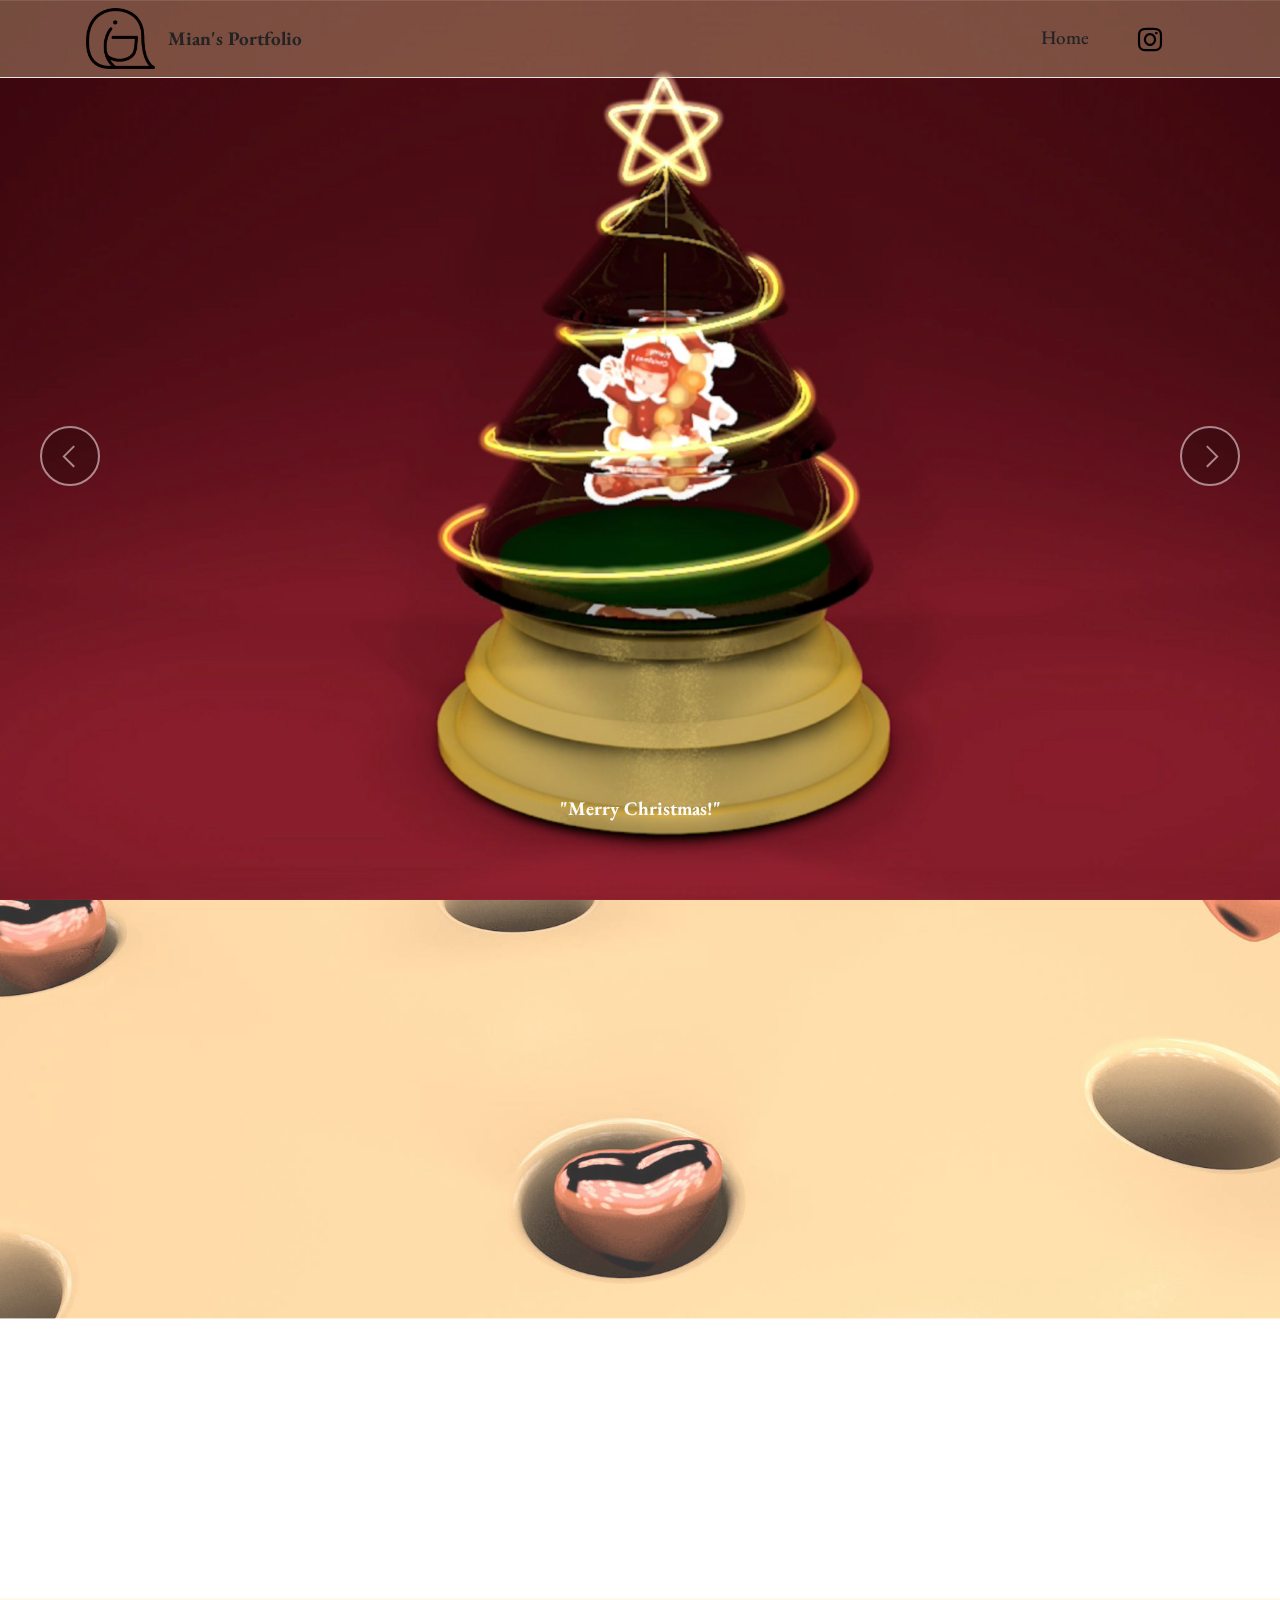
==== commit ca0b324e: "6" ====
--- a/index.html
+++ b/index.html
@@ -68,49 +68,49 @@
 
 <section class="slider1 cid-stddLHSvgF mbr-fullscreen" id="slider1-5c">
     
-    <div class="carousel slide carousel-fade" id="stdE1DHxxh" data-ride="carousel" data-interval="5000">
+    <div class="carousel slide carousel-fade" id="stkCLk6gh5" data-ride="carousel" data-interval="5000">
         <ol class="carousel-indicators">
-            <li data-slide-to="0" class="active" data-target="#stdE1DHxxh"></li><li data-slide-to="1" class="active" data-target="#stdE1DHxxh"></li><li data-slide-to="2" class="active" data-target="#stdE1DHxxh"></li>
+            <li data-slide-to="0" class="active" data-target="#stkCLk6gh5"></li><li data-slide-to="1" class="active" data-target="#stkCLk6gh5"></li><li data-slide-to="2" class="active" data-target="#stkCLk6gh5"></li>
             
             
         </ol>
         <div class="carousel-inner">
             <div class="carousel-item slider-image item active">
                 <div class="item-wrapper">
-                    <img class="d-block w-100" src="assets/images/mockuo3-1456x1199.png" data-slide-to="0">
+                    <img class="d-block w-100" src="assets/images/11.png" data-slide-to="0">
                     
                     <div class="carousel-caption">
                         
+                        <p class="mbr-section-text mbr-fonts-style display-7"><strong>"Merry Christmas!"</strong></p>
+                    </div>
+                </div>
+            </div><div class="carousel-item slider-image item">
+                <div class="item-wrapper">
+                    <img class="d-block w-100" src="assets/images/hopeinthemask2.gif" data-slide-to="1">
+                    
+                    <div class="carousel-caption">
+                        
+                        <p class="mbr-section-text mbr-fonts-style display-7"><strong>"A glad heart makes a cheerful face."</strong></p>
+                    </div>
+                </div>
+            </div><div class="carousel-item slider-image item">
+                <div class="item-wrapper">
+                    <img class="d-block w-100" src="assets/images/mockuo3-1456x1199.png" data-slide-to="2">
+                    
+                    <div class="carousel-caption">
+                        
                         <p class="mbr-section-text mbr-fonts-style display-7"><strong>A magazine redesign about sex education</strong></p>
                     </div>
                 </div>
-            </div><div class="carousel-item slider-image item">
-                <div class="item-wrapper">
-                    <img class="d-block w-100" src="assets/images/hopeinthemask2.gif" data-slide-to="1">
-                    
-                    <div class="carousel-caption">
-                        
-                        <p class="mbr-section-text mbr-fonts-style display-7"><strong>"A glad heart makes a cheerful face."</strong></p>
-                    </div>
-                </div>
-            </div><div class="carousel-item slider-image item">
-                <div class="item-wrapper">
-                    <img class="d-block w-100" src="assets/images/11.png" data-slide-to="2">
-                    
-                    <div class="carousel-caption">
-                        
-                        <p class="mbr-section-text mbr-fonts-style display-7"><strong>"Merry Christmas!"</strong></p>
-                    </div>
-                </div>
-            </div>
-            
-            
-        </div>
-        <a class="carousel-control carousel-control-prev" role="button" data-slide="prev" href="#stdE1DHxxh">
+            </div>
+            
+            
+        </div>
+        <a class="carousel-control carousel-control-prev" role="button" data-slide="prev" href="#stkCLk6gh5">
             <span class="mobi-mbri mobi-mbri-arrow-prev" aria-hidden="true"></span>
             <span class="sr-only">Previous</span>
         </a>
-        <a class="carousel-control carousel-control-next" role="button" data-slide="next" href="#stdE1DHxxh">
+        <a class="carousel-control carousel-control-next" role="button" data-slide="next" href="#stkCLk6gh5">
             <span class="mobi-mbri mobi-mbri-arrow-next" aria-hidden="true"></span>
             <span class="sr-only">Next</span>
         </a>
@@ -334,7 +334,7 @@
             </div>
         </div>
     </div>
-</section><section style="background-color: #fff; font-family: -apple-system, BlinkMacSystemFont, 'Segoe UI', 'Roboto', 'Helvetica Neue', Arial, sans-serif; color:#aaa; font-size:12px; padding: 0; align-items: center; display: flex;"><a href="https://mobirise.site/v" style="flex: 1 1; height: 3rem; padding-left: 1rem;"></a><p style="flex: 0 0 auto; margin:0; padding-right:1rem;">Made with <a href="https://mobirise.site/b" style="color:#aaa;">Mobirise</a> web theme</p></section><script src="assets/web/assets/jquery/jquery.min.js"></script>  <script src="assets/popper/popper.min.js"></script>  <script src="assets/tether/tether.min.js"></script>  <script src="assets/bootstrap/js/bootstrap.min.js"></script>  <script src="assets/smoothscroll/smooth-scroll.js"></script>  <script src="assets/viewportchecker/jquery.viewportchecker.js"></script>  <script src="assets/parallax/jarallax.min.js"></script>  <script src="assets/dropdown/js/nav-dropdown.js"></script>  <script src="assets/dropdown/js/navbar-dropdown.js"></script>  <script src="assets/touchswipe/jquery.touch-swipe.min.js"></script>  <script src="assets/theme/js/script.js"></script>  
+</section><section style="background-color: #fff; font-family: -apple-system, BlinkMacSystemFont, 'Segoe UI', 'Roboto', 'Helvetica Neue', Arial, sans-serif; color:#aaa; font-size:12px; padding: 0; align-items: center; display: flex;"><a href="https://mobirise.site/k" style="flex: 1 1; height: 3rem; padding-left: 1rem;"></a><p style="flex: 0 0 auto; margin:0; padding-right:1rem;">Build your own site - <a href="https://mobirise.site/w" style="color:#aaa;">See it</a></p></section><script src="assets/web/assets/jquery/jquery.min.js"></script>  <script src="assets/popper/popper.min.js"></script>  <script src="assets/tether/tether.min.js"></script>  <script src="assets/bootstrap/js/bootstrap.min.js"></script>  <script src="assets/smoothscroll/smooth-scroll.js"></script>  <script src="assets/viewportchecker/jquery.viewportchecker.js"></script>  <script src="assets/parallax/jarallax.min.js"></script>  <script src="assets/dropdown/js/nav-dropdown.js"></script>  <script src="assets/dropdown/js/navbar-dropdown.js"></script>  <script src="assets/touchswipe/jquery.touch-swipe.min.js"></script>  <script src="assets/theme/js/script.js"></script>  
   
   
  <div id="scrollToTop" class="scrollToTop mbr-arrow-up"><a style="text-align: center;"><i class="mbr-arrow-up-icon mbr-arrow-up-icon-cm cm-icon cm-icon-smallarrow-up"></i></a></div>
--- a/assets/mobirise/css/mbr-additional.css
+++ b/assets/mobirise/css/mbr-additional.css
@@ -2291,7 +2291,7 @@
 }
 .cid-ssyLcebiBr {
   display: flex;
-  background-image: url("../../../assets/images/2021-02-11-12.37.09-1714x814.png");
+  background-image: url("../../../assets/images/main-mockup-4000x3200.png");
 }
 .cid-ssyLcebiBr .mbr-overlay {
   background-color: #353535;
@@ -2308,7 +2308,7 @@
     justify-content: flex-start;
   }
   .cid-ssyLcebiBr .content-wrap {
-    width: 57%;
+    width: 51%;
   }
 }
 @media (max-width: 991px) and (min-width: 768px) {
@@ -2334,7 +2334,7 @@
 }
 .cid-ssyLcebiBr .mbr-text,
 .cid-ssyLcebiBr .mbr-section-btn {
-  color: #505050;
+  color: #fafafa;
 }
 .cid-ssyLcg9j7C {
   padding-top: 6rem;
@@ -7412,7 +7412,7 @@
   }
 }
 .cid-sszks48JJe .mbr-text {
-  color: #505050;
+  color: #232323;
 }
 .cid-ssvwnbObwj {
   padding-top: 3rem;
--- a/assets/mobirise/css/mbr-additional.css
+++ b/assets/mobirise/css/mbr-additional.css
@@ -2291,7 +2291,7 @@
 }
 .cid-ssyLcebiBr {
   display: flex;
-  background-image: url("../../../assets/images/2021-02-11-12.37.09-1714x814.png");
+  background-image: url("../../../assets/images/main-mockup-4000x3200.png");
 }
 .cid-ssyLcebiBr .mbr-overlay {
   background-color: #353535;
@@ -2308,7 +2308,7 @@
     justify-content: flex-start;
   }
   .cid-ssyLcebiBr .content-wrap {
-    width: 57%;
+    width: 51%;
   }
 }
 @media (max-width: 991px) and (min-width: 768px) {
@@ -2334,7 +2334,7 @@
 }
 .cid-ssyLcebiBr .mbr-text,
 .cid-ssyLcebiBr .mbr-section-btn {
-  color: #505050;
+  color: #fafafa;
 }
 .cid-ssyLcg9j7C {
   padding-top: 6rem;
@@ -7412,7 +7412,7 @@
   }
 }
 .cid-sszks48JJe .mbr-text {
-  color: #505050;
+  color: #232323;
 }
 .cid-ssvwnbObwj {
   padding-top: 3rem;
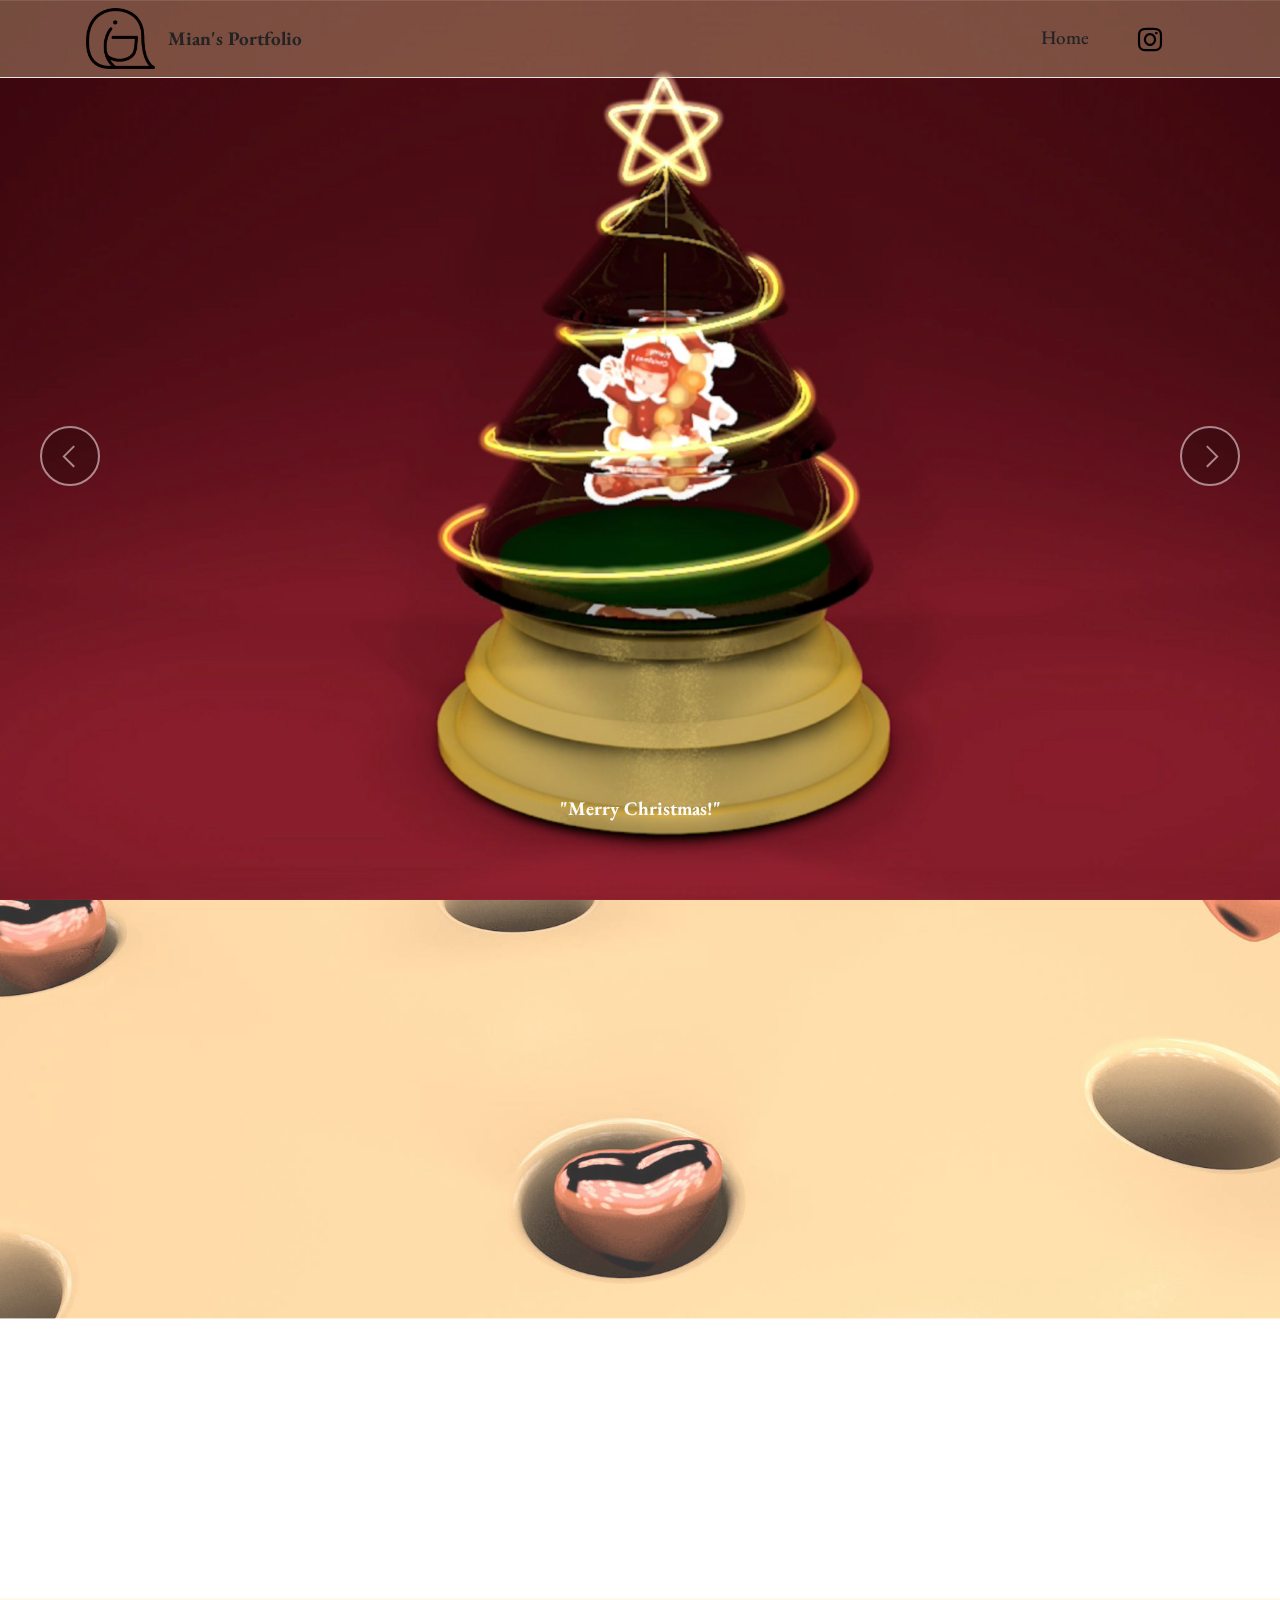
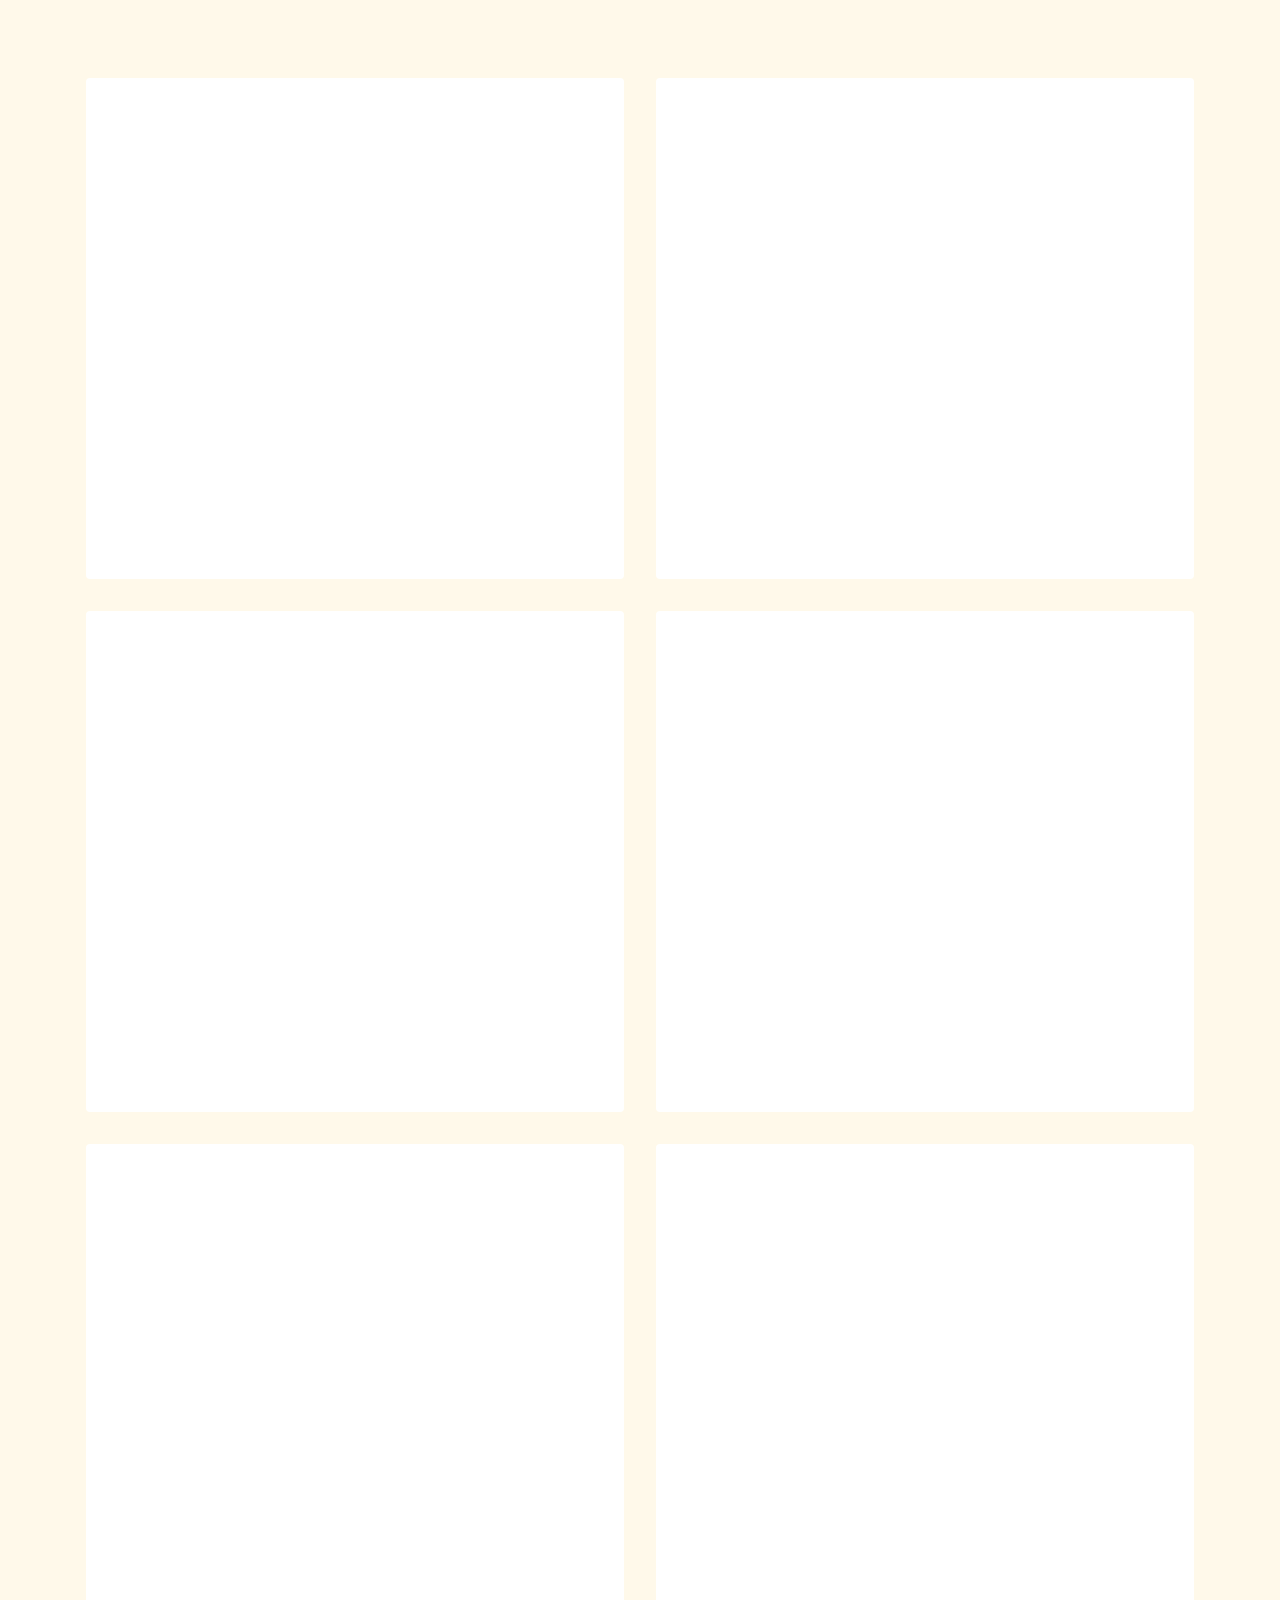
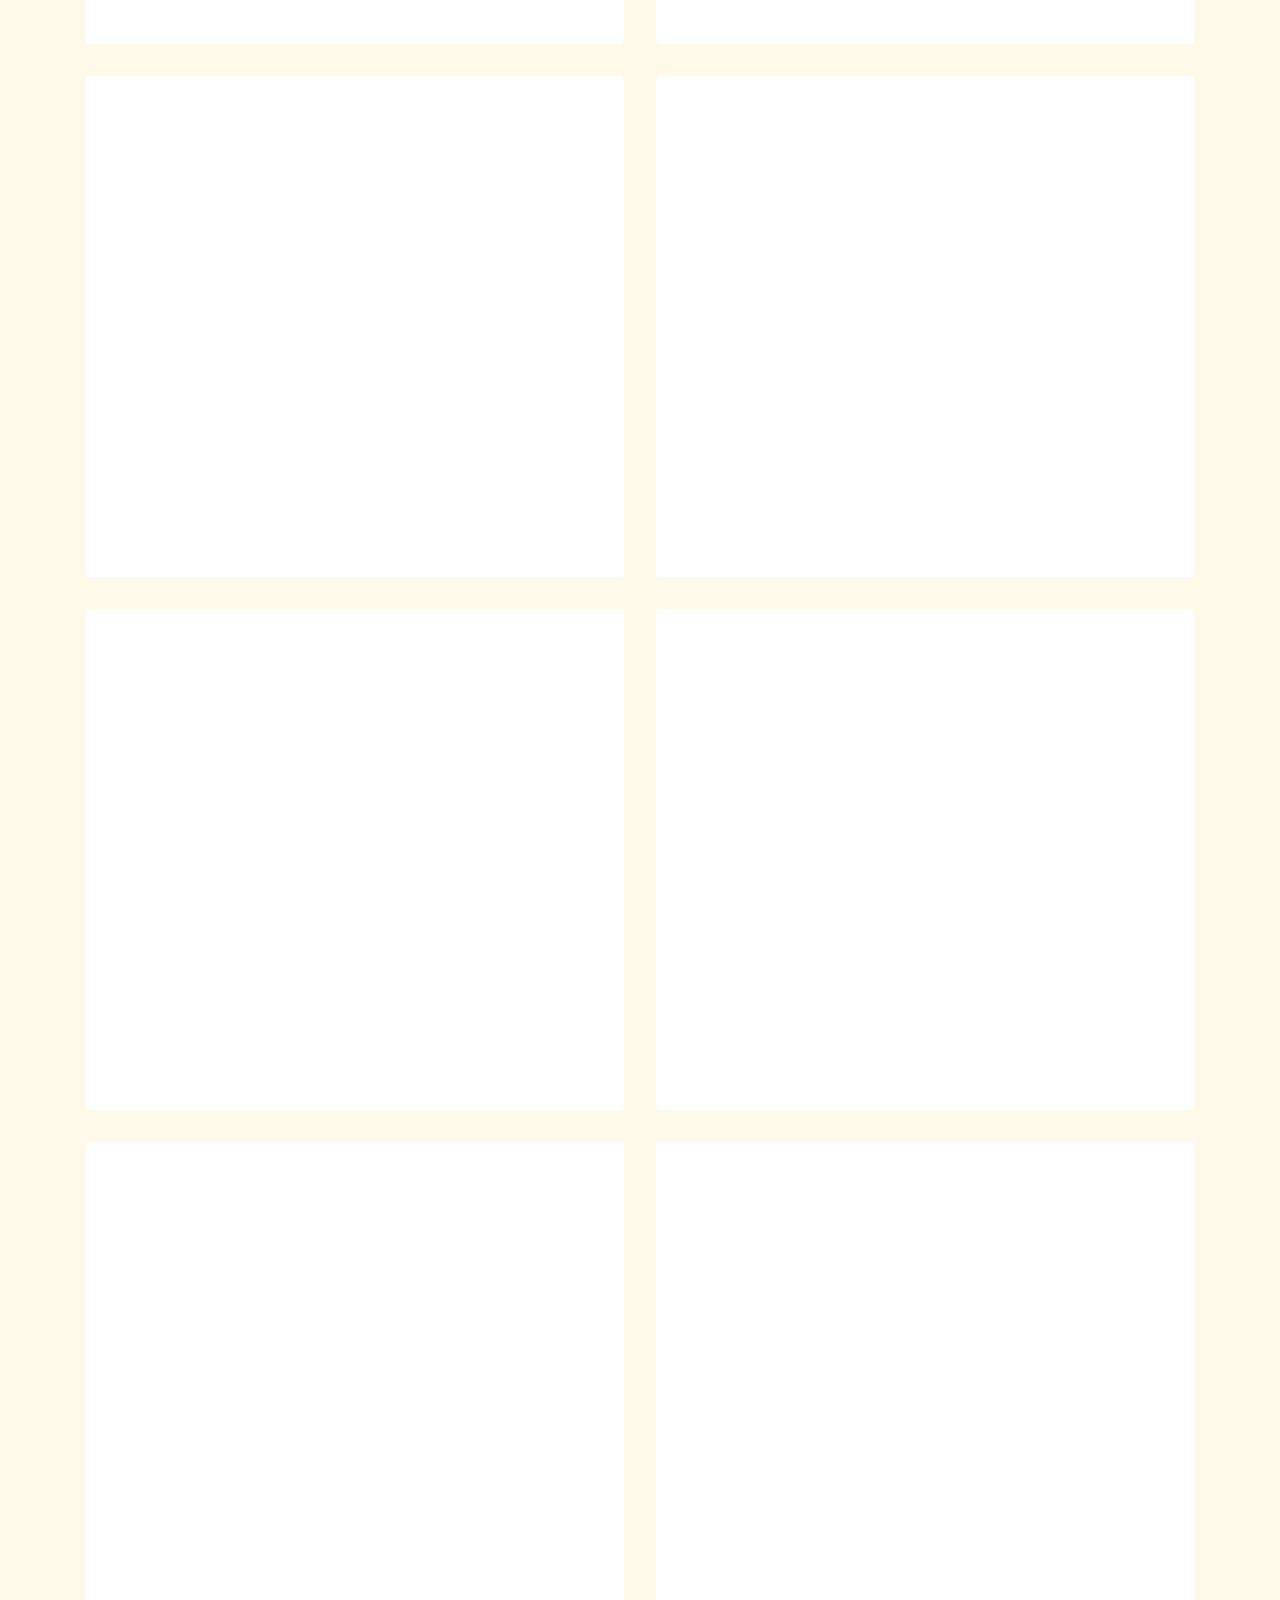
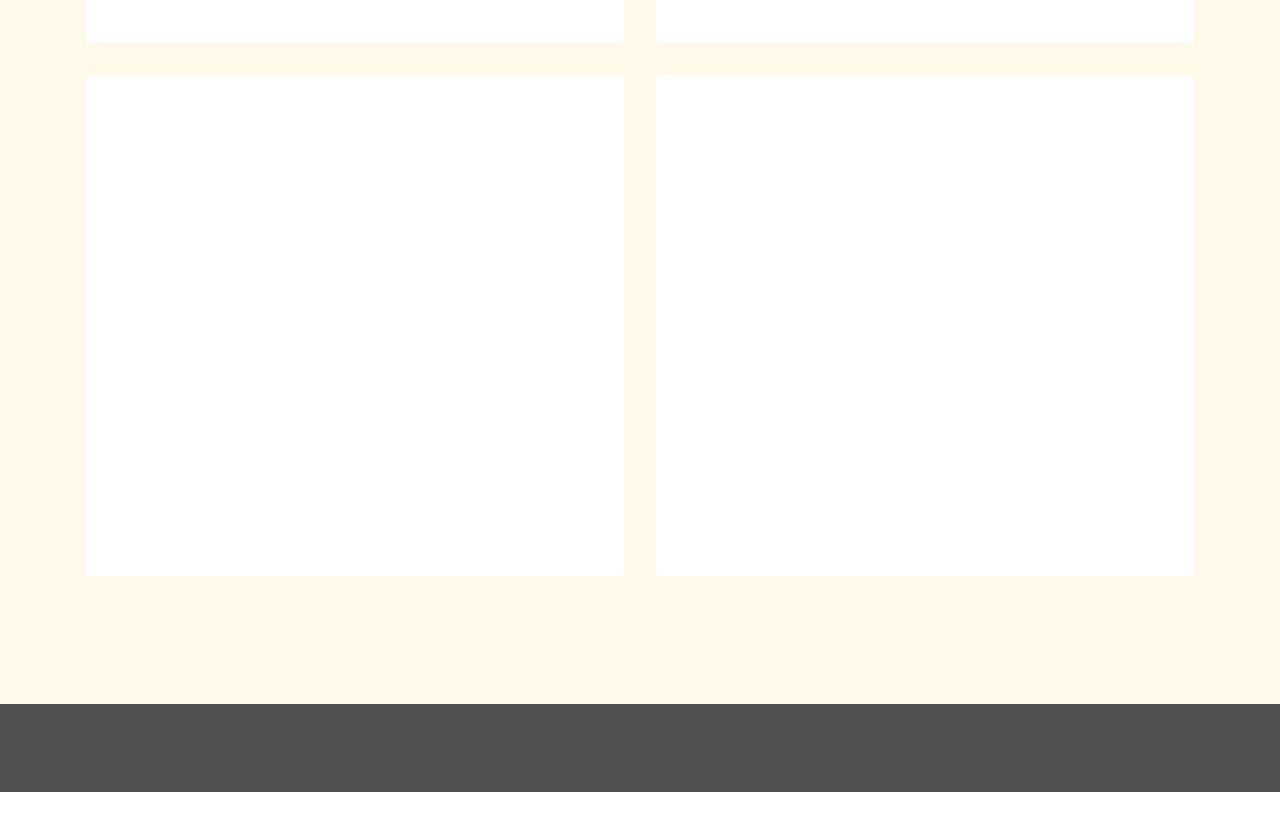
==== commit f1d1df5e: "new" ====
--- a/index.html
+++ b/index.html
@@ -68,9 +68,9 @@
 
 <section class="slider1 cid-stddLHSvgF mbr-fullscreen" id="slider1-5c">
     
-    <div class="carousel slide carousel-fade" id="stkCLk6gh5" data-ride="carousel" data-interval="5000">
+    <div class="carousel slide carousel-fade" id="sv3mWWHSWw" data-ride="carousel" data-interval="5000">
         <ol class="carousel-indicators">
-            <li data-slide-to="0" class="active" data-target="#stkCLk6gh5"></li><li data-slide-to="1" class="active" data-target="#stkCLk6gh5"></li><li data-slide-to="2" class="active" data-target="#stkCLk6gh5"></li>
+            <li data-slide-to="0" class="active" data-target="#sv3mWWHSWw"></li><li data-slide-to="1" class="active" data-target="#sv3mWWHSWw"></li><li data-slide-to="2" class="active" data-target="#sv3mWWHSWw"></li>
             
             
         </ol>
@@ -106,11 +106,11 @@
             
             
         </div>
-        <a class="carousel-control carousel-control-prev" role="button" data-slide="prev" href="#stkCLk6gh5">
+        <a class="carousel-control carousel-control-prev" role="button" data-slide="prev" href="#sv3mWWHSWw">
             <span class="mobi-mbri mobi-mbri-arrow-prev" aria-hidden="true"></span>
             <span class="sr-only">Previous</span>
         </a>
-        <a class="carousel-control carousel-control-next" role="button" data-slide="next" href="#stkCLk6gh5">
+        <a class="carousel-control carousel-control-next" role="button" data-slide="next" href="#sv3mWWHSWw">
             <span class="mobi-mbri mobi-mbri-arrow-next" aria-hidden="true"></span>
             <span class="sr-only">Next</span>
         </a>
@@ -188,7 +188,20 @@
             </div><div class="item features-image сol-12 col-md-6 col-lg-6">
                 <div class="item-wrapper">
                     <div class="item-img">
-                        <a href="Bubbies.html"><img src="assets/images/shampoo-bottle-branding1-1076x605.png" alt="" data-slide-to="3"></a>
+                        <a href="CityofSpeed.html"><img src="assets/images/poster-mockup3-1-1076x807.png" data-slide-to="3" alt=""></a>
+                    </div>
+                    <div class="item-content">
+                        <h5 class="item-title mbr-fonts-style display-7">
+                            <strong>2021 - 'City of Speed' Experimental Typography</strong></h5>
+                        
+                        
+                    </div>
+                    
+                </div>
+            </div><div class="item features-image сol-12 col-md-6 col-lg-6">
+                <div class="item-wrapper">
+                    <div class="item-img">
+                        <a href="Bubbies.html"><img src="assets/images/shampoo-bottle-branding1-1076x605.png" alt="" data-slide-to="4"></a>
                     </div>
                     <div class="item-content">
                         <h5 class="item-title mbr-fonts-style display-7"><strong>2019 - Bubbies Brand Identity</strong></h5>
@@ -200,7 +213,7 @@
             </div><div class="item features-image сol-12 col-md-6 col-lg-6">
                 <div class="item-wrapper">
                     <div class="item-img">
-                        <a href="MartiniRebranding.html"><img src="assets/images/pop-up-store11-696x465.jpg" alt="" data-slide-to="4"></a>
+                        <a href="MartiniRebranding.html"><img src="assets/images/pop-up-store11-696x465.jpg" alt="" data-slide-to="5"></a>
                     </div>
                     <div class="item-content">
                         <h5 class="item-title mbr-fonts-style display-7">
@@ -213,7 +226,7 @@
             </div><div class="item features-image сol-12 col-md-6 col-lg-6">
                 <div class="item-wrapper">
                     <div class="item-img">
-                        <a href="TasteLoveFeelLove.html"><img src="assets/images/2020-09-16-9.54.09-696x391.png" data-slide-to="5" alt=""></a>
+                        <a href="TasteLoveFeelLove.html"><img src="assets/images/2020-09-16-9.54.09-696x391.png" data-slide-to="6" alt=""></a>
                     </div>
                     <div class="item-content">
                         <h5 class="item-title mbr-fonts-style display-7">
@@ -229,7 +242,7 @@
             <div class="item features-image сol-12 col-md-6 col-lg-6">
                 <div class="item-wrapper">
                     <div class="item-img">
-                        <a href="Infographic.html"><img src="assets/images/info1mockup-4000x3200.png" data-slide-to="6" alt=""></a>
+                        <a href="Infographic.html"><img src="assets/images/info1mockup-4000x3200.png" data-slide-to="7" alt=""></a>
                     </div>
                     <div class="item-content">
                         <h5 class="item-title mbr-fonts-style display-7">
@@ -242,7 +255,7 @@
             </div><div class="item features-image сol-12 col-md-6 col-lg-6">
                 <div class="item-wrapper">
                     <div class="item-img">
-                        <a href="ApraandFriends.html"><img src="assets/images/poster-mockup-4000x3200.png" data-slide-to="7" alt=""></a>
+                        <a href="ApraandFriends.html"><img src="assets/images/poster-mockup-4000x3200.png" data-slide-to="8" alt=""></a>
                     </div>
                     <div class="item-content">
                         <h5 class="item-title mbr-fonts-style display-7">
@@ -334,7 +347,7 @@
             </div>
         </div>
     </div>
-</section><section style="background-color: #fff; font-family: -apple-system, BlinkMacSystemFont, 'Segoe UI', 'Roboto', 'Helvetica Neue', Arial, sans-serif; color:#aaa; font-size:12px; padding: 0; align-items: center; display: flex;"><a href="https://mobirise.site/k" style="flex: 1 1; height: 3rem; padding-left: 1rem;"></a><p style="flex: 0 0 auto; margin:0; padding-right:1rem;">Build your own site - <a href="https://mobirise.site/w" style="color:#aaa;">See it</a></p></section><script src="assets/web/assets/jquery/jquery.min.js"></script>  <script src="assets/popper/popper.min.js"></script>  <script src="assets/tether/tether.min.js"></script>  <script src="assets/bootstrap/js/bootstrap.min.js"></script>  <script src="assets/smoothscroll/smooth-scroll.js"></script>  <script src="assets/viewportchecker/jquery.viewportchecker.js"></script>  <script src="assets/parallax/jarallax.min.js"></script>  <script src="assets/dropdown/js/nav-dropdown.js"></script>  <script src="assets/dropdown/js/navbar-dropdown.js"></script>  <script src="assets/touchswipe/jquery.touch-swipe.min.js"></script>  <script src="assets/theme/js/script.js"></script>  
+</section><section style="background-color: #fff; font-family: -apple-system, BlinkMacSystemFont, 'Segoe UI', 'Roboto', 'Helvetica Neue', Arial, sans-serif; color:#aaa; font-size:12px; padding: 0; align-items: center; display: flex;"><a href="https://mobirise.site/q" style="flex: 1 1; height: 3rem; padding-left: 1rem;"></a><p style="flex: 0 0 auto; margin:0; padding-right:1rem;">Design your own site - <a href="https://mobirise.site/w" style="color:#aaa;">Click for more</a></p></section><script src="assets/web/assets/jquery/jquery.min.js"></script>  <script src="assets/popper/popper.min.js"></script>  <script src="assets/tether/tether.min.js"></script>  <script src="assets/bootstrap/js/bootstrap.min.js"></script>  <script src="assets/smoothscroll/smooth-scroll.js"></script>  <script src="assets/viewportchecker/jquery.viewportchecker.js"></script>  <script src="assets/parallax/jarallax.min.js"></script>  <script src="assets/dropdown/js/nav-dropdown.js"></script>  <script src="assets/dropdown/js/navbar-dropdown.js"></script>  <script src="assets/touchswipe/jquery.touch-swipe.min.js"></script>  <script src="assets/theme/js/script.js"></script>  
   
   
  <div id="scrollToTop" class="scrollToTop mbr-arrow-up"><a style="text-align: center;"><i class="mbr-arrow-up-icon mbr-arrow-up-icon-cm cm-icon cm-icon-smallarrow-up"></i></a></div>
--- a/assets/mobirise/css/mbr-additional.css
+++ b/assets/mobirise/css/mbr-additional.css
@@ -7437,7 +7437,7 @@
 .cid-ssvwnbObwj .item-wrapper {
   position: relative;
   border-radius: 4px;
-  background: #fff9ea;
+  background: #ffffff;
   height: 100%;
   display: flex;
   flex-flow: column nowrap;
@@ -7810,3 +7810,596 @@
     left: -1rem;
   }
 }
+.cid-sv3g092Pje {
+  display: flex;
+  background-image: url("../../../assets/images/mockup-1-4000x3200.png");
+}
+.cid-sv3g092Pje .mbr-overlay {
+  background-color: #353535;
+  opacity: 0.5;
+}
+.cid-sv3g092Pje .content-wrap {
+  padding: 5rem 1rem;
+}
+@media (min-width: 768px) {
+  .cid-sv3g092Pje {
+    align-items: flex-end;
+  }
+  .cid-sv3g092Pje .row {
+    justify-content: flex-start;
+  }
+  .cid-sv3g092Pje .content-wrap {
+    width: 57%;
+  }
+}
+@media (max-width: 991px) and (min-width: 768px) {
+  .cid-sv3g092Pje .content-wrap {
+    min-width: 50%;
+  }
+}
+@media (max-width: 767px) {
+  .cid-sv3g092Pje {
+    -webkit-align-items: center;
+    align-items: center;
+  }
+  .cid-sv3g092Pje .mbr-row {
+    -webkit-justify-content: center;
+    justify-content: center;
+  }
+  .cid-sv3g092Pje .content-wrap {
+    width: 100%;
+  }
+}
+.cid-sv3g092Pje .mbr-section-title {
+  color: #fff9ea;
+}
+.cid-sv3g092Pje .mbr-text,
+.cid-sv3g092Pje .mbr-section-btn {
+  color: #ffffff;
+}
+.cid-sv3g09jFfz {
+  padding-top: 3rem;
+  padding-bottom: 1rem;
+  background-color: #ffffff;
+}
+.cid-sv3g09jFfz .mbr-overlay {
+  z-index: 1;
+}
+@media (min-width: 992px) {
+  .cid-sv3g09jFfz .carousel {
+    min-height: 700px;
+  }
+  .cid-sv3g09jFfz .carousel img {
+    max-height: 700px;
+    object-fit: contain;
+  }
+}
+@media (max-width: 991px) and (min-width: 768px) {
+  .cid-sv3g09jFfz .carousel {
+    min-height: 455px;
+  }
+  .cid-sv3g09jFfz .carousel img {
+    max-height: 455px;
+    object-fit: contain;
+  }
+}
+@media (max-width: 767px) {
+  .cid-sv3g09jFfz .carousel {
+    min-height: 385px;
+  }
+  .cid-sv3g09jFfz .carousel img {
+    max-height: 385px;
+    object-fit: contain;
+  }
+  .cid-sv3g09jFfz .container .carousel-control {
+    margin-bottom: 0;
+  }
+  .cid-sv3g09jFfz .content-slider-wrap {
+    width: 100% !important;
+  }
+}
+.cid-sv3g09jFfz .carousel,
+.cid-sv3g09jFfz .carousel-inner {
+  display: flex;
+  align-items: center;
+}
+.cid-sv3g09jFfz .item-wrapper {
+  width: 100%;
+}
+.cid-sv3g09jFfz .carousel-caption {
+  bottom: 40px;
+}
+.cid-sv3g09jFfz .carousel-control:hover {
+  background: #1b1b1b;
+  color: #fff;
+  opacity: 1;
+}
+.cid-sv3g09jFfz .mobi-mbri-arrow-next {
+  margin-left: 5px;
+}
+.cid-sv3g09jFfz .mobi-mbri-arrow-prev {
+  margin-right: 5px;
+}
+.cid-sv3g09jFfz .container .carousel-indicators {
+  margin-bottom: 3px;
+}
+.cid-sv3g09jFfz .carousel-control {
+  top: 50%;
+  width: 60px;
+  height: 60px;
+  margin-top: -1.5rem;
+  font-size: 22px;
+  background-color: rgba(0, 0, 0, 0.5);
+  border: 2px solid #fff;
+  border-radius: 50%;
+  transition: all 0.3s;
+}
+.cid-sv3g09jFfz .carousel-control.carousel-control-prev {
+  left: 0;
+  margin-left: 2.5rem;
+}
+.cid-sv3g09jFfz .carousel-control.carousel-control-next {
+  right: 0;
+  margin-right: 2.5rem;
+}
+@media (max-width: 767px) {
+  .cid-sv3g09jFfz .carousel-control {
+    top: auto;
+    bottom: 1rem;
+  }
+}
+.cid-sv3g09jFfz .carousel-indicators {
+  position: absolute;
+  bottom: 0;
+  margin-bottom: 1.5rem !important;
+}
+.cid-sv3g09jFfz .carousel-indicators li {
+  max-width: 15px;
+  height: 15px;
+  width: 15px;
+  max-height: 15px;
+  margin: 3px;
+  background-color: rgba(0, 0, 0, 0.5);
+  border: 2px solid #fff;
+  border-radius: 50%;
+  opacity: 0.5;
+  transition: all 0.3s;
+}
+.cid-sv3g09jFfz .carousel-indicators li.active,
+.cid-sv3g09jFfz .carousel-indicators li:hover {
+  opacity: 0.9;
+}
+.cid-sv3g09jFfz .carousel-indicators li::after,
+.cid-sv3g09jFfz .carousel-indicators li::before {
+  content: none;
+}
+.cid-sv3g09jFfz .carousel-indicators.ie-fix {
+  left: 50%;
+  display: block;
+  width: 60%;
+  margin-left: -30%;
+  text-align: center;
+}
+@media (max-width: 768px) {
+  .cid-sv3g09jFfz .carousel-indicators {
+    display: none !important;
+  }
+}
+.cid-sv3hM4bHmu {
+  padding-top: 7rem;
+  padding-bottom: 3rem;
+  background-color: #ffffff;
+}
+@media (max-width: 991px) {
+  .cid-sv3hM4bHmu .image-wrapper {
+    margin-bottom: 1rem;
+  }
+}
+.cid-sv3hM4bHmu img {
+  width: 100%;
+}
+@media (min-width: 992px) {
+  .cid-sv3hM4bHmu .text-wrapper {
+    padding: 2rem;
+  }
+}
+.cid-sv3hRpRuNQ {
+  padding-top: 0rem;
+  padding-bottom: 0rem;
+  background-color: #ffffff;
+}
+@media (max-width: 991px) {
+  .cid-sv3hRpRuNQ .image-wrapper {
+    margin-bottom: 1rem;
+  }
+}
+.cid-sv3hRpRuNQ .row {
+  flex-direction: row-reverse;
+}
+.cid-sv3hRpRuNQ img {
+  width: 100%;
+}
+@media (min-width: 992px) {
+  .cid-sv3hRpRuNQ .text-wrapper {
+    padding: 2rem;
+  }
+}
+.cid-sv3hS242yV {
+  padding-top: 0rem;
+  padding-bottom: 4rem;
+  background-color: #ffffff;
+}
+@media (max-width: 991px) {
+  .cid-sv3hS242yV .image-wrapper {
+    margin-bottom: 1rem;
+  }
+}
+.cid-sv3hS242yV img {
+  width: 100%;
+}
+@media (min-width: 992px) {
+  .cid-sv3hS242yV .text-wrapper {
+    padding: 2rem;
+  }
+}
+.cid-sv3kGkYn8U {
+  padding-top: 0rem;
+  padding-bottom: 6rem;
+  background-color: #ffffff;
+}
+.cid-sv3kGkYn8U .video-wrapper iframe {
+  width: 100%;
+}
+.cid-sv3kGkYn8U .mbr-section-title,
+.cid-sv3kGkYn8U .mbr-section-subtitle,
+.cid-sv3kGkYn8U .mbr-text {
+  text-align: center;
+}
+.cid-sv3g0aBCZG {
+  z-index: 1000;
+  width: 100%;
+}
+.cid-sv3g0aBCZG nav.navbar {
+  position: fixed;
+}
+.cid-sv3g0aBCZG .dropdown-item:before {
+  font-family: Moririse2 !important;
+  content: '\e966';
+  display: inline-block;
+  width: 0;
+  position: absolute;
+  left: 1rem;
+  top: 0.5rem;
+  margin-right: 0.5rem;
+  line-height: 1;
+  font-size: inherit;
+  vertical-align: middle;
+  text-align: center;
+  overflow: hidden;
+  transform: scale(0, 1);
+  transition: all 0.25s ease-in-out;
+}
+.cid-sv3g0aBCZG .dropdown-menu {
+  padding: 0;
+}
+.cid-sv3g0aBCZG .dropdown-item {
+  border-bottom: 1px solid #e6e6e6;
+}
+.cid-sv3g0aBCZG .dropdown-item:hover,
+.cid-sv3g0aBCZG .dropdown-item:focus {
+  background: #4479d9 !important;
+  color: white !important;
+}
+.cid-sv3g0aBCZG .nav-dropdown .link {
+  padding: 0 0.3em !important;
+  margin: .667em 1em !important;
+}
+.cid-sv3g0aBCZG .nav-dropdown .link.dropdown-toggle::after {
+  margin-left: 0.5rem;
+  margin-top: 0.2rem;
+}
+.cid-sv3g0aBCZG .nav-link {
+  position: relative;
+}
+.cid-sv3g0aBCZG .container {
+  display: flex;
+  margin: auto;
+}
+.cid-sv3g0aBCZG .iconfont-wrapper {
+  color: #000000 !important;
+  font-size: 1.5rem;
+  padding-right: .5rem;
+}
+.cid-sv3g0aBCZG .navbar-caption {
+  padding-right: 4rem;
+}
+.cid-sv3g0aBCZG .dropdown-menu,
+.cid-sv3g0aBCZG .navbar.opened {
+  background: #fff0b0 !important;
+}
+.cid-sv3g0aBCZG .nav-item:focus,
+.cid-sv3g0aBCZG .nav-link:focus {
+  outline: none;
+}
+.cid-sv3g0aBCZG .dropdown .dropdown-menu .dropdown-item {
+  width: auto;
+  transition: all 0.25s ease-in-out;
+}
+.cid-sv3g0aBCZG .dropdown .dropdown-menu .dropdown-item::after {
+  right: 0.5rem;
+}
+.cid-sv3g0aBCZG .dropdown .dropdown-menu .dropdown-item .mbr-iconfont {
+  margin-left: -1.8rem;
+  padding-right: 1rem;
+  font-size: inherit;
+}
+.cid-sv3g0aBCZG .dropdown .dropdown-menu .dropdown-item .mbr-iconfont:before {
+  display: inline-block;
+  transform: scale(1, 1);
+  transition: all 0.25s ease-in-out;
+}
+.cid-sv3g0aBCZG .collapsed .dropdown-menu .dropdown-item:before {
+  display: none;
+}
+.cid-sv3g0aBCZG .collapsed .dropdown .dropdown-menu .dropdown-item {
+  padding: 0.235em 1.5em 0.235em 1.5em !important;
+  transition: none;
+  margin: 0 !important;
+}
+.cid-sv3g0aBCZG .navbar {
+  min-height: 77px;
+  transition: all .3s;
+  border-bottom: 1px solid transparent;
+  background: rgba(255, 240, 176, 0.3);
+}
+.cid-sv3g0aBCZG .navbar:not(.navbar-short) {
+  border-bottom: 1px solid #e6e6e6;
+}
+.cid-sv3g0aBCZG .navbar.opened {
+  transition: all .3s;
+}
+.cid-sv3g0aBCZG .navbar .dropdown-item {
+  padding: .5rem 1.8rem;
+}
+.cid-sv3g0aBCZG .navbar .navbar-logo img {
+  width: auto;
+}
+.cid-sv3g0aBCZG .navbar .navbar-collapse {
+  justify-content: flex-end;
+  z-index: 1;
+}
+.cid-sv3g0aBCZG .navbar.collapsed .nav-item .nav-link::before {
+  display: none;
+}
+.cid-sv3g0aBCZG .navbar.collapsed.opened .dropdown-menu {
+  top: 0;
+}
+@media (min-width: 992px) {
+  .cid-sv3g0aBCZG .navbar.collapsed.opened:not(.navbar-short) .navbar-collapse {
+    max-height: calc(98.5vh - 3.8rem);
+  }
+}
+.cid-sv3g0aBCZG .navbar.collapsed .dropdown-menu .dropdown-submenu {
+  left: 0 !important;
+}
+.cid-sv3g0aBCZG .navbar.collapsed .dropdown-menu .dropdown-item:after {
+  right: auto;
+}
+.cid-sv3g0aBCZG .navbar.collapsed .dropdown-menu .dropdown-toggle[data-toggle="dropdown-submenu"]:after {
+  margin-left: 0.5rem;
+  margin-top: 0.2rem;
+  border-top: 0.35em solid;
+  border-right: 0.35em solid transparent;
+  border-left: 0.35em solid transparent;
+  border-bottom: 0;
+  top: 55%;
+}
+.cid-sv3g0aBCZG .navbar.collapsed ul.navbar-nav li {
+  margin: auto;
+}
+.cid-sv3g0aBCZG .navbar.collapsed .dropdown-menu .dropdown-item {
+  padding: .25rem 1.5rem;
+  text-align: center;
+}
+.cid-sv3g0aBCZG .navbar.collapsed .icons-menu {
+  padding-left: 0;
+  padding-right: 0;
+  padding-top: .5rem;
+  padding-bottom: .5rem;
+}
+@media (max-width: 991px) {
+  .cid-sv3g0aBCZG .navbar .nav-item .nav-link::before {
+    display: none;
+  }
+  .cid-sv3g0aBCZG .navbar.opened .dropdown-menu {
+    top: 0;
+  }
+  .cid-sv3g0aBCZG .navbar .dropdown-menu .dropdown-submenu {
+    left: 0 !important;
+  }
+  .cid-sv3g0aBCZG .navbar .dropdown-menu .dropdown-item:after {
+    right: auto;
+  }
+  .cid-sv3g0aBCZG .navbar .dropdown-menu .dropdown-toggle[data-toggle="dropdown-submenu"]:after {
+    margin-left: 0.5rem;
+    margin-top: 0.2rem;
+    border-top: 0.35em solid;
+    border-right: 0.35em solid transparent;
+    border-left: 0.35em solid transparent;
+    border-bottom: 0;
+    top: 55%;
+  }
+  .cid-sv3g0aBCZG .navbar .navbar-logo img {
+    height: 3.8rem !important;
+  }
+  .cid-sv3g0aBCZG .navbar ul.navbar-nav li {
+    margin: auto;
+  }
+  .cid-sv3g0aBCZG .navbar .dropdown-menu .dropdown-item {
+    padding: .25rem 1.5rem !important;
+    text-align: center;
+  }
+  .cid-sv3g0aBCZG .navbar .navbar-brand {
+    flex-shrink: initial;
+    flex-basis: auto;
+    word-break: break-word;
+    padding-right: 2rem;
+  }
+  .cid-sv3g0aBCZG .navbar .navbar-toggler {
+    flex-basis: auto;
+  }
+  .cid-sv3g0aBCZG .navbar .icons-menu {
+    padding-left: 0;
+    padding-top: .5rem;
+    padding-bottom: .5rem;
+  }
+}
+.cid-sv3g0aBCZG .navbar.navbar-short {
+  min-height: 60px;
+}
+.cid-sv3g0aBCZG .navbar.navbar-short .navbar-logo img {
+  height: 3rem !important;
+}
+.cid-sv3g0aBCZG .navbar.navbar-short .navbar-brand {
+  padding: 0;
+}
+.cid-sv3g0aBCZG .navbar-brand {
+  flex-shrink: 0;
+  align-items: center;
+  margin-right: 0;
+  padding: 0;
+  transition: all .3s;
+  word-break: break-word;
+  z-index: 1;
+}
+.cid-sv3g0aBCZG .navbar-brand .navbar-caption {
+  line-height: inherit !important;
+}
+.cid-sv3g0aBCZG .navbar-brand .navbar-logo a {
+  outline: none;
+}
+.cid-sv3g0aBCZG .dropdown-item.active,
+.cid-sv3g0aBCZG .dropdown-item:active {
+  background-color: transparent;
+}
+.cid-sv3g0aBCZG .navbar-expand-lg .navbar-nav .nav-link {
+  padding: 0;
+}
+.cid-sv3g0aBCZG .nav-dropdown .link.dropdown-toggle {
+  margin-right: 1.667em;
+}
+.cid-sv3g0aBCZG .nav-dropdown .link.dropdown-toggle[aria-expanded="true"] {
+  margin-right: 0;
+  padding: 0.667em 1.667em;
+}
+.cid-sv3g0aBCZG .navbar.navbar-expand-lg .dropdown .dropdown-menu {
+  background: #fff0b0;
+}
+.cid-sv3g0aBCZG .navbar.navbar-expand-lg .dropdown .dropdown-menu .dropdown-submenu {
+  margin: 0;
+  left: 100%;
+}
+.cid-sv3g0aBCZG .navbar .dropdown.open > .dropdown-menu {
+  display: block;
+}
+.cid-sv3g0aBCZG ul.navbar-nav {
+  flex-wrap: wrap;
+}
+.cid-sv3g0aBCZG .navbar-buttons {
+  text-align: center;
+  min-width: 170px;
+}
+.cid-sv3g0aBCZG button.navbar-toggler {
+  outline: none;
+  width: 31px;
+  height: 20px;
+  cursor: pointer;
+  transition: all .2s;
+  position: relative;
+  align-self: center;
+}
+.cid-sv3g0aBCZG button.navbar-toggler .hamburger span {
+  position: absolute;
+  right: 0;
+  width: 30px;
+  height: 2px;
+  border-right: 5px;
+  background-color: currentColor;
+}
+.cid-sv3g0aBCZG button.navbar-toggler .hamburger span:nth-child(1) {
+  top: 0;
+  transition: all .2s;
+}
+.cid-sv3g0aBCZG button.navbar-toggler .hamburger span:nth-child(2) {
+  top: 8px;
+  transition: all .15s;
+}
+.cid-sv3g0aBCZG button.navbar-toggler .hamburger span:nth-child(3) {
+  top: 8px;
+  transition: all .15s;
+}
+.cid-sv3g0aBCZG button.navbar-toggler .hamburger span:nth-child(4) {
+  top: 16px;
+  transition: all .2s;
+}
+.cid-sv3g0aBCZG nav.opened .hamburger span:nth-child(1) {
+  top: 8px;
+  width: 0;
+  opacity: 0;
+  right: 50%;
+  transition: all .2s;
+}
+.cid-sv3g0aBCZG nav.opened .hamburger span:nth-child(2) {
+  transform: rotate(45deg);
+  transition: all .25s;
+}
+.cid-sv3g0aBCZG nav.opened .hamburger span:nth-child(3) {
+  transform: rotate(-45deg);
+  transition: all .25s;
+}
+.cid-sv3g0aBCZG nav.opened .hamburger span:nth-child(4) {
+  top: 8px;
+  width: 0;
+  opacity: 0;
+  right: 50%;
+  transition: all .2s;
+}
+.cid-sv3g0aBCZG .navbar-dropdown {
+  padding: .5rem 1rem;
+  position: fixed;
+}
+.cid-sv3g0aBCZG a.nav-link {
+  display: flex;
+  align-items: center;
+  justify-content: center;
+}
+.cid-sv3g0aBCZG .icons-menu {
+  flex-wrap: nowrap;
+  display: flex;
+  justify-content: center;
+  padding-left: 1rem;
+  padding-right: 1rem;
+  padding-top: 0.3rem;
+  text-align: center;
+}
+@media screen and (-ms-high-contrast: active), (-ms-high-contrast: none) {
+  .cid-sv3g0aBCZG .navbar {
+    height: 77px;
+  }
+  .cid-sv3g0aBCZG .navbar.opened {
+    height: auto;
+  }
+  .cid-sv3g0aBCZG .nav-item .nav-link:hover::before {
+    width: 175%;
+    max-width: calc(100% + 2rem);
+    left: -1rem;
+  }
+}
+.cid-sv3g0aSu03 {
+  padding-top: 30px;
+  padding-bottom: 30px;
+  background-color: #505050;
+}
+.cid-sv3g0aSu03 .media-container-row .mbr-text {
+  color: #fff9ea;
+}
--- a/assets/mobirise/css/mbr-additional.css
+++ b/assets/mobirise/css/mbr-additional.css
@@ -7437,7 +7437,7 @@
 .cid-ssvwnbObwj .item-wrapper {
   position: relative;
   border-radius: 4px;
-  background: #fff9ea;
+  background: #ffffff;
   height: 100%;
   display: flex;
   flex-flow: column nowrap;
@@ -7810,3 +7810,596 @@
     left: -1rem;
   }
 }
+.cid-sv3g092Pje {
+  display: flex;
+  background-image: url("../../../assets/images/mockup-1-4000x3200.png");
+}
+.cid-sv3g092Pje .mbr-overlay {
+  background-color: #353535;
+  opacity: 0.5;
+}
+.cid-sv3g092Pje .content-wrap {
+  padding: 5rem 1rem;
+}
+@media (min-width: 768px) {
+  .cid-sv3g092Pje {
+    align-items: flex-end;
+  }
+  .cid-sv3g092Pje .row {
+    justify-content: flex-start;
+  }
+  .cid-sv3g092Pje .content-wrap {
+    width: 57%;
+  }
+}
+@media (max-width: 991px) and (min-width: 768px) {
+  .cid-sv3g092Pje .content-wrap {
+    min-width: 50%;
+  }
+}
+@media (max-width: 767px) {
+  .cid-sv3g092Pje {
+    -webkit-align-items: center;
+    align-items: center;
+  }
+  .cid-sv3g092Pje .mbr-row {
+    -webkit-justify-content: center;
+    justify-content: center;
+  }
+  .cid-sv3g092Pje .content-wrap {
+    width: 100%;
+  }
+}
+.cid-sv3g092Pje .mbr-section-title {
+  color: #fff9ea;
+}
+.cid-sv3g092Pje .mbr-text,
+.cid-sv3g092Pje .mbr-section-btn {
+  color: #ffffff;
+}
+.cid-sv3g09jFfz {
+  padding-top: 3rem;
+  padding-bottom: 1rem;
+  background-color: #ffffff;
+}
+.cid-sv3g09jFfz .mbr-overlay {
+  z-index: 1;
+}
+@media (min-width: 992px) {
+  .cid-sv3g09jFfz .carousel {
+    min-height: 700px;
+  }
+  .cid-sv3g09jFfz .carousel img {
+    max-height: 700px;
+    object-fit: contain;
+  }
+}
+@media (max-width: 991px) and (min-width: 768px) {
+  .cid-sv3g09jFfz .carousel {
+    min-height: 455px;
+  }
+  .cid-sv3g09jFfz .carousel img {
+    max-height: 455px;
+    object-fit: contain;
+  }
+}
+@media (max-width: 767px) {
+  .cid-sv3g09jFfz .carousel {
+    min-height: 385px;
+  }
+  .cid-sv3g09jFfz .carousel img {
+    max-height: 385px;
+    object-fit: contain;
+  }
+  .cid-sv3g09jFfz .container .carousel-control {
+    margin-bottom: 0;
+  }
+  .cid-sv3g09jFfz .content-slider-wrap {
+    width: 100% !important;
+  }
+}
+.cid-sv3g09jFfz .carousel,
+.cid-sv3g09jFfz .carousel-inner {
+  display: flex;
+  align-items: center;
+}
+.cid-sv3g09jFfz .item-wrapper {
+  width: 100%;
+}
+.cid-sv3g09jFfz .carousel-caption {
+  bottom: 40px;
+}
+.cid-sv3g09jFfz .carousel-control:hover {
+  background: #1b1b1b;
+  color: #fff;
+  opacity: 1;
+}
+.cid-sv3g09jFfz .mobi-mbri-arrow-next {
+  margin-left: 5px;
+}
+.cid-sv3g09jFfz .mobi-mbri-arrow-prev {
+  margin-right: 5px;
+}
+.cid-sv3g09jFfz .container .carousel-indicators {
+  margin-bottom: 3px;
+}
+.cid-sv3g09jFfz .carousel-control {
+  top: 50%;
+  width: 60px;
+  height: 60px;
+  margin-top: -1.5rem;
+  font-size: 22px;
+  background-color: rgba(0, 0, 0, 0.5);
+  border: 2px solid #fff;
+  border-radius: 50%;
+  transition: all 0.3s;
+}
+.cid-sv3g09jFfz .carousel-control.carousel-control-prev {
+  left: 0;
+  margin-left: 2.5rem;
+}
+.cid-sv3g09jFfz .carousel-control.carousel-control-next {
+  right: 0;
+  margin-right: 2.5rem;
+}
+@media (max-width: 767px) {
+  .cid-sv3g09jFfz .carousel-control {
+    top: auto;
+    bottom: 1rem;
+  }
+}
+.cid-sv3g09jFfz .carousel-indicators {
+  position: absolute;
+  bottom: 0;
+  margin-bottom: 1.5rem !important;
+}
+.cid-sv3g09jFfz .carousel-indicators li {
+  max-width: 15px;
+  height: 15px;
+  width: 15px;
+  max-height: 15px;
+  margin: 3px;
+  background-color: rgba(0, 0, 0, 0.5);
+  border: 2px solid #fff;
+  border-radius: 50%;
+  opacity: 0.5;
+  transition: all 0.3s;
+}
+.cid-sv3g09jFfz .carousel-indicators li.active,
+.cid-sv3g09jFfz .carousel-indicators li:hover {
+  opacity: 0.9;
+}
+.cid-sv3g09jFfz .carousel-indicators li::after,
+.cid-sv3g09jFfz .carousel-indicators li::before {
+  content: none;
+}
+.cid-sv3g09jFfz .carousel-indicators.ie-fix {
+  left: 50%;
+  display: block;
+  width: 60%;
+  margin-left: -30%;
+  text-align: center;
+}
+@media (max-width: 768px) {
+  .cid-sv3g09jFfz .carousel-indicators {
+    display: none !important;
+  }
+}
+.cid-sv3hM4bHmu {
+  padding-top: 7rem;
+  padding-bottom: 3rem;
+  background-color: #ffffff;
+}
+@media (max-width: 991px) {
+  .cid-sv3hM4bHmu .image-wrapper {
+    margin-bottom: 1rem;
+  }
+}
+.cid-sv3hM4bHmu img {
+  width: 100%;
+}
+@media (min-width: 992px) {
+  .cid-sv3hM4bHmu .text-wrapper {
+    padding: 2rem;
+  }
+}
+.cid-sv3hRpRuNQ {
+  padding-top: 0rem;
+  padding-bottom: 0rem;
+  background-color: #ffffff;
+}
+@media (max-width: 991px) {
+  .cid-sv3hRpRuNQ .image-wrapper {
+    margin-bottom: 1rem;
+  }
+}
+.cid-sv3hRpRuNQ .row {
+  flex-direction: row-reverse;
+}
+.cid-sv3hRpRuNQ img {
+  width: 100%;
+}
+@media (min-width: 992px) {
+  .cid-sv3hRpRuNQ .text-wrapper {
+    padding: 2rem;
+  }
+}
+.cid-sv3hS242yV {
+  padding-top: 0rem;
+  padding-bottom: 4rem;
+  background-color: #ffffff;
+}
+@media (max-width: 991px) {
+  .cid-sv3hS242yV .image-wrapper {
+    margin-bottom: 1rem;
+  }
+}
+.cid-sv3hS242yV img {
+  width: 100%;
+}
+@media (min-width: 992px) {
+  .cid-sv3hS242yV .text-wrapper {
+    padding: 2rem;
+  }
+}
+.cid-sv3kGkYn8U {
+  padding-top: 0rem;
+  padding-bottom: 6rem;
+  background-color: #ffffff;
+}
+.cid-sv3kGkYn8U .video-wrapper iframe {
+  width: 100%;
+}
+.cid-sv3kGkYn8U .mbr-section-title,
+.cid-sv3kGkYn8U .mbr-section-subtitle,
+.cid-sv3kGkYn8U .mbr-text {
+  text-align: center;
+}
+.cid-sv3g0aBCZG {
+  z-index: 1000;
+  width: 100%;
+}
+.cid-sv3g0aBCZG nav.navbar {
+  position: fixed;
+}
+.cid-sv3g0aBCZG .dropdown-item:before {
+  font-family: Moririse2 !important;
+  content: '\e966';
+  display: inline-block;
+  width: 0;
+  position: absolute;
+  left: 1rem;
+  top: 0.5rem;
+  margin-right: 0.5rem;
+  line-height: 1;
+  font-size: inherit;
+  vertical-align: middle;
+  text-align: center;
+  overflow: hidden;
+  transform: scale(0, 1);
+  transition: all 0.25s ease-in-out;
+}
+.cid-sv3g0aBCZG .dropdown-menu {
+  padding: 0;
+}
+.cid-sv3g0aBCZG .dropdown-item {
+  border-bottom: 1px solid #e6e6e6;
+}
+.cid-sv3g0aBCZG .dropdown-item:hover,
+.cid-sv3g0aBCZG .dropdown-item:focus {
+  background: #4479d9 !important;
+  color: white !important;
+}
+.cid-sv3g0aBCZG .nav-dropdown .link {
+  padding: 0 0.3em !important;
+  margin: .667em 1em !important;
+}
+.cid-sv3g0aBCZG .nav-dropdown .link.dropdown-toggle::after {
+  margin-left: 0.5rem;
+  margin-top: 0.2rem;
+}
+.cid-sv3g0aBCZG .nav-link {
+  position: relative;
+}
+.cid-sv3g0aBCZG .container {
+  display: flex;
+  margin: auto;
+}
+.cid-sv3g0aBCZG .iconfont-wrapper {
+  color: #000000 !important;
+  font-size: 1.5rem;
+  padding-right: .5rem;
+}
+.cid-sv3g0aBCZG .navbar-caption {
+  padding-right: 4rem;
+}
+.cid-sv3g0aBCZG .dropdown-menu,
+.cid-sv3g0aBCZG .navbar.opened {
+  background: #fff0b0 !important;
+}
+.cid-sv3g0aBCZG .nav-item:focus,
+.cid-sv3g0aBCZG .nav-link:focus {
+  outline: none;
+}
+.cid-sv3g0aBCZG .dropdown .dropdown-menu .dropdown-item {
+  width: auto;
+  transition: all 0.25s ease-in-out;
+}
+.cid-sv3g0aBCZG .dropdown .dropdown-menu .dropdown-item::after {
+  right: 0.5rem;
+}
+.cid-sv3g0aBCZG .dropdown .dropdown-menu .dropdown-item .mbr-iconfont {
+  margin-left: -1.8rem;
+  padding-right: 1rem;
+  font-size: inherit;
+}
+.cid-sv3g0aBCZG .dropdown .dropdown-menu .dropdown-item .mbr-iconfont:before {
+  display: inline-block;
+  transform: scale(1, 1);
+  transition: all 0.25s ease-in-out;
+}
+.cid-sv3g0aBCZG .collapsed .dropdown-menu .dropdown-item:before {
+  display: none;
+}
+.cid-sv3g0aBCZG .collapsed .dropdown .dropdown-menu .dropdown-item {
+  padding: 0.235em 1.5em 0.235em 1.5em !important;
+  transition: none;
+  margin: 0 !important;
+}
+.cid-sv3g0aBCZG .navbar {
+  min-height: 77px;
+  transition: all .3s;
+  border-bottom: 1px solid transparent;
+  background: rgba(255, 240, 176, 0.3);
+}
+.cid-sv3g0aBCZG .navbar:not(.navbar-short) {
+  border-bottom: 1px solid #e6e6e6;
+}
+.cid-sv3g0aBCZG .navbar.opened {
+  transition: all .3s;
+}
+.cid-sv3g0aBCZG .navbar .dropdown-item {
+  padding: .5rem 1.8rem;
+}
+.cid-sv3g0aBCZG .navbar .navbar-logo img {
+  width: auto;
+}
+.cid-sv3g0aBCZG .navbar .navbar-collapse {
+  justify-content: flex-end;
+  z-index: 1;
+}
+.cid-sv3g0aBCZG .navbar.collapsed .nav-item .nav-link::before {
+  display: none;
+}
+.cid-sv3g0aBCZG .navbar.collapsed.opened .dropdown-menu {
+  top: 0;
+}
+@media (min-width: 992px) {
+  .cid-sv3g0aBCZG .navbar.collapsed.opened:not(.navbar-short) .navbar-collapse {
+    max-height: calc(98.5vh - 3.8rem);
+  }
+}
+.cid-sv3g0aBCZG .navbar.collapsed .dropdown-menu .dropdown-submenu {
+  left: 0 !important;
+}
+.cid-sv3g0aBCZG .navbar.collapsed .dropdown-menu .dropdown-item:after {
+  right: auto;
+}
+.cid-sv3g0aBCZG .navbar.collapsed .dropdown-menu .dropdown-toggle[data-toggle="dropdown-submenu"]:after {
+  margin-left: 0.5rem;
+  margin-top: 0.2rem;
+  border-top: 0.35em solid;
+  border-right: 0.35em solid transparent;
+  border-left: 0.35em solid transparent;
+  border-bottom: 0;
+  top: 55%;
+}
+.cid-sv3g0aBCZG .navbar.collapsed ul.navbar-nav li {
+  margin: auto;
+}
+.cid-sv3g0aBCZG .navbar.collapsed .dropdown-menu .dropdown-item {
+  padding: .25rem 1.5rem;
+  text-align: center;
+}
+.cid-sv3g0aBCZG .navbar.collapsed .icons-menu {
+  padding-left: 0;
+  padding-right: 0;
+  padding-top: .5rem;
+  padding-bottom: .5rem;
+}
+@media (max-width: 991px) {
+  .cid-sv3g0aBCZG .navbar .nav-item .nav-link::before {
+    display: none;
+  }
+  .cid-sv3g0aBCZG .navbar.opened .dropdown-menu {
+    top: 0;
+  }
+  .cid-sv3g0aBCZG .navbar .dropdown-menu .dropdown-submenu {
+    left: 0 !important;
+  }
+  .cid-sv3g0aBCZG .navbar .dropdown-menu .dropdown-item:after {
+    right: auto;
+  }
+  .cid-sv3g0aBCZG .navbar .dropdown-menu .dropdown-toggle[data-toggle="dropdown-submenu"]:after {
+    margin-left: 0.5rem;
+    margin-top: 0.2rem;
+    border-top: 0.35em solid;
+    border-right: 0.35em solid transparent;
+    border-left: 0.35em solid transparent;
+    border-bottom: 0;
+    top: 55%;
+  }
+  .cid-sv3g0aBCZG .navbar .navbar-logo img {
+    height: 3.8rem !important;
+  }
+  .cid-sv3g0aBCZG .navbar ul.navbar-nav li {
+    margin: auto;
+  }
+  .cid-sv3g0aBCZG .navbar .dropdown-menu .dropdown-item {
+    padding: .25rem 1.5rem !important;
+    text-align: center;
+  }
+  .cid-sv3g0aBCZG .navbar .navbar-brand {
+    flex-shrink: initial;
+    flex-basis: auto;
+    word-break: break-word;
+    padding-right: 2rem;
+  }
+  .cid-sv3g0aBCZG .navbar .navbar-toggler {
+    flex-basis: auto;
+  }
+  .cid-sv3g0aBCZG .navbar .icons-menu {
+    padding-left: 0;
+    padding-top: .5rem;
+    padding-bottom: .5rem;
+  }
+}
+.cid-sv3g0aBCZG .navbar.navbar-short {
+  min-height: 60px;
+}
+.cid-sv3g0aBCZG .navbar.navbar-short .navbar-logo img {
+  height: 3rem !important;
+}
+.cid-sv3g0aBCZG .navbar.navbar-short .navbar-brand {
+  padding: 0;
+}
+.cid-sv3g0aBCZG .navbar-brand {
+  flex-shrink: 0;
+  align-items: center;
+  margin-right: 0;
+  padding: 0;
+  transition: all .3s;
+  word-break: break-word;
+  z-index: 1;
+}
+.cid-sv3g0aBCZG .navbar-brand .navbar-caption {
+  line-height: inherit !important;
+}
+.cid-sv3g0aBCZG .navbar-brand .navbar-logo a {
+  outline: none;
+}
+.cid-sv3g0aBCZG .dropdown-item.active,
+.cid-sv3g0aBCZG .dropdown-item:active {
+  background-color: transparent;
+}
+.cid-sv3g0aBCZG .navbar-expand-lg .navbar-nav .nav-link {
+  padding: 0;
+}
+.cid-sv3g0aBCZG .nav-dropdown .link.dropdown-toggle {
+  margin-right: 1.667em;
+}
+.cid-sv3g0aBCZG .nav-dropdown .link.dropdown-toggle[aria-expanded="true"] {
+  margin-right: 0;
+  padding: 0.667em 1.667em;
+}
+.cid-sv3g0aBCZG .navbar.navbar-expand-lg .dropdown .dropdown-menu {
+  background: #fff0b0;
+}
+.cid-sv3g0aBCZG .navbar.navbar-expand-lg .dropdown .dropdown-menu .dropdown-submenu {
+  margin: 0;
+  left: 100%;
+}
+.cid-sv3g0aBCZG .navbar .dropdown.open > .dropdown-menu {
+  display: block;
+}
+.cid-sv3g0aBCZG ul.navbar-nav {
+  flex-wrap: wrap;
+}
+.cid-sv3g0aBCZG .navbar-buttons {
+  text-align: center;
+  min-width: 170px;
+}
+.cid-sv3g0aBCZG button.navbar-toggler {
+  outline: none;
+  width: 31px;
+  height: 20px;
+  cursor: pointer;
+  transition: all .2s;
+  position: relative;
+  align-self: center;
+}
+.cid-sv3g0aBCZG button.navbar-toggler .hamburger span {
+  position: absolute;
+  right: 0;
+  width: 30px;
+  height: 2px;
+  border-right: 5px;
+  background-color: currentColor;
+}
+.cid-sv3g0aBCZG button.navbar-toggler .hamburger span:nth-child(1) {
+  top: 0;
+  transition: all .2s;
+}
+.cid-sv3g0aBCZG button.navbar-toggler .hamburger span:nth-child(2) {
+  top: 8px;
+  transition: all .15s;
+}
+.cid-sv3g0aBCZG button.navbar-toggler .hamburger span:nth-child(3) {
+  top: 8px;
+  transition: all .15s;
+}
+.cid-sv3g0aBCZG button.navbar-toggler .hamburger span:nth-child(4) {
+  top: 16px;
+  transition: all .2s;
+}
+.cid-sv3g0aBCZG nav.opened .hamburger span:nth-child(1) {
+  top: 8px;
+  width: 0;
+  opacity: 0;
+  right: 50%;
+  transition: all .2s;
+}
+.cid-sv3g0aBCZG nav.opened .hamburger span:nth-child(2) {
+  transform: rotate(45deg);
+  transition: all .25s;
+}
+.cid-sv3g0aBCZG nav.opened .hamburger span:nth-child(3) {
+  transform: rotate(-45deg);
+  transition: all .25s;
+}
+.cid-sv3g0aBCZG nav.opened .hamburger span:nth-child(4) {
+  top: 8px;
+  width: 0;
+  opacity: 0;
+  right: 50%;
+  transition: all .2s;
+}
+.cid-sv3g0aBCZG .navbar-dropdown {
+  padding: .5rem 1rem;
+  position: fixed;
+}
+.cid-sv3g0aBCZG a.nav-link {
+  display: flex;
+  align-items: center;
+  justify-content: center;
+}
+.cid-sv3g0aBCZG .icons-menu {
+  flex-wrap: nowrap;
+  display: flex;
+  justify-content: center;
+  padding-left: 1rem;
+  padding-right: 1rem;
+  padding-top: 0.3rem;
+  text-align: center;
+}
+@media screen and (-ms-high-contrast: active), (-ms-high-contrast: none) {
+  .cid-sv3g0aBCZG .navbar {
+    height: 77px;
+  }
+  .cid-sv3g0aBCZG .navbar.opened {
+    height: auto;
+  }
+  .cid-sv3g0aBCZG .nav-item .nav-link:hover::before {
+    width: 175%;
+    max-width: calc(100% + 2rem);
+    left: -1rem;
+  }
+}
+.cid-sv3g0aSu03 {
+  padding-top: 30px;
+  padding-bottom: 30px;
+  background-color: #505050;
+}
+.cid-sv3g0aSu03 .media-container-row .mbr-text {
+  color: #fff9ea;
+}
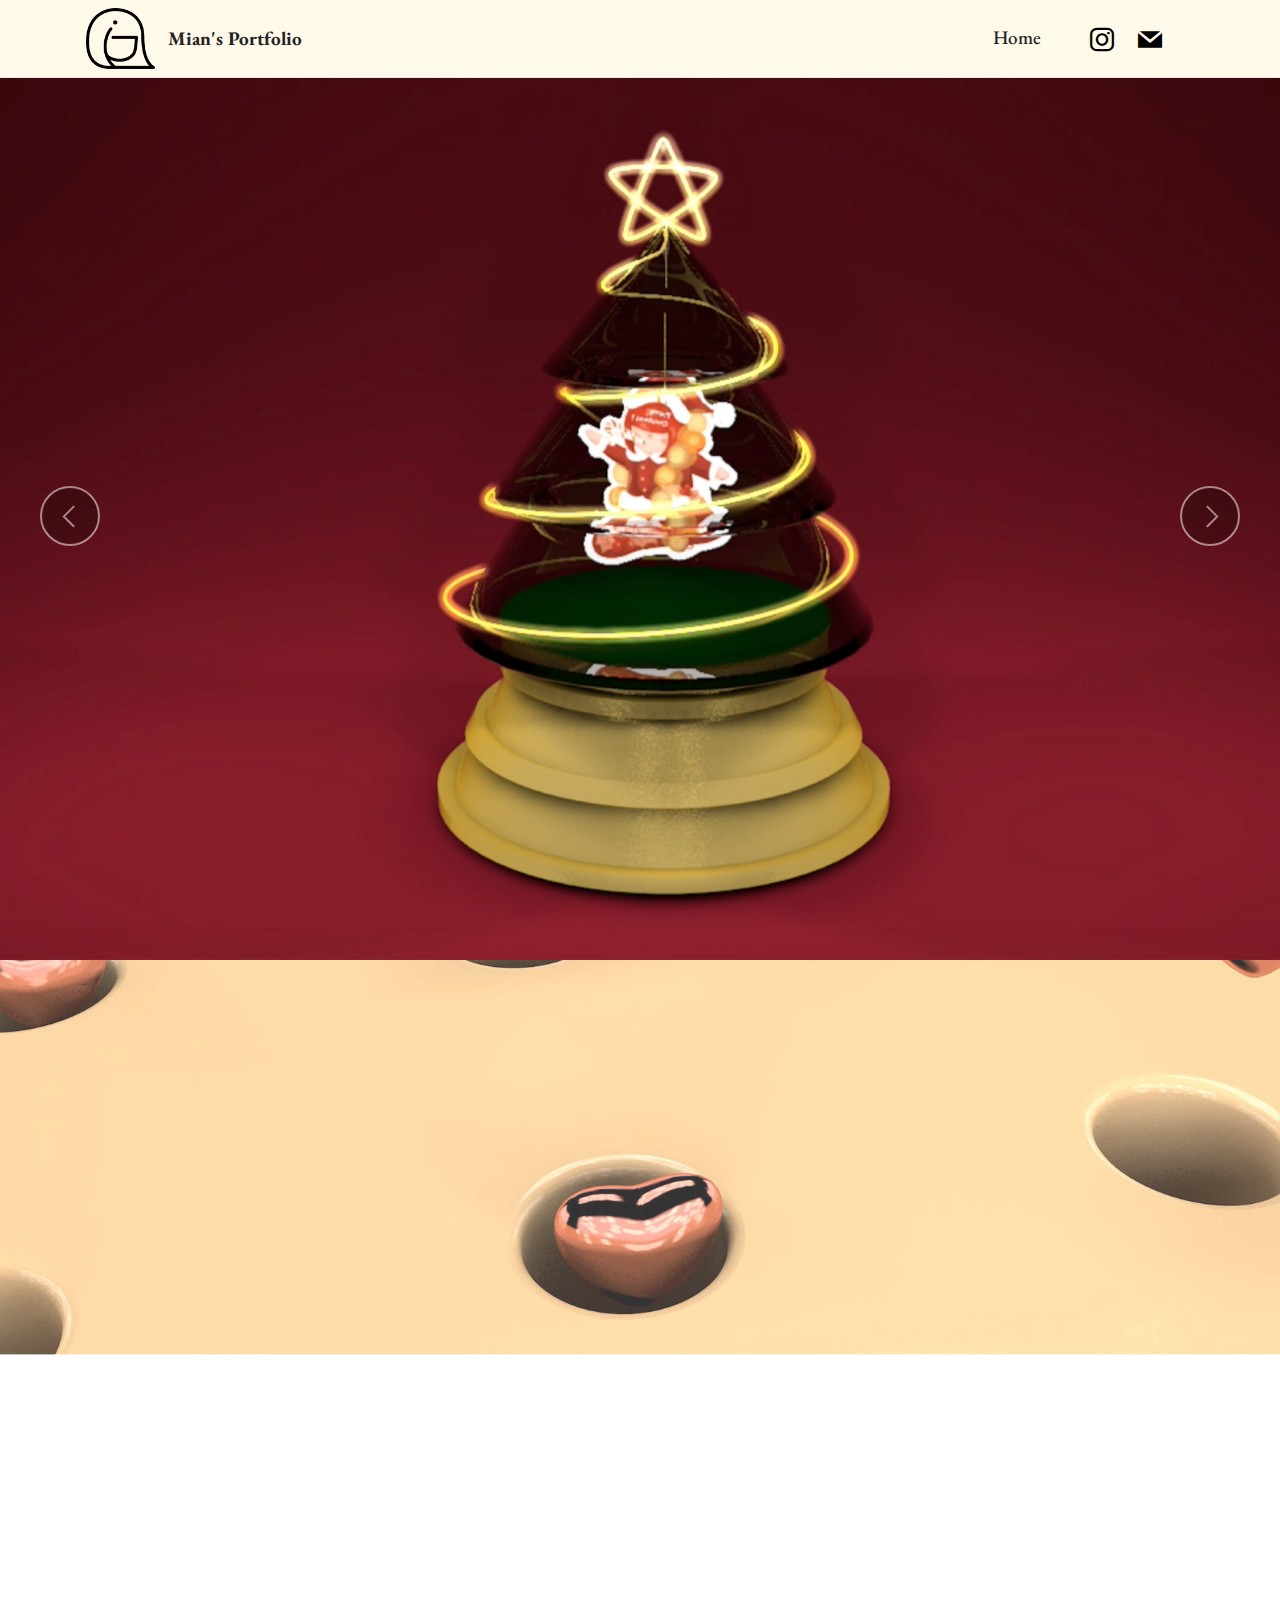
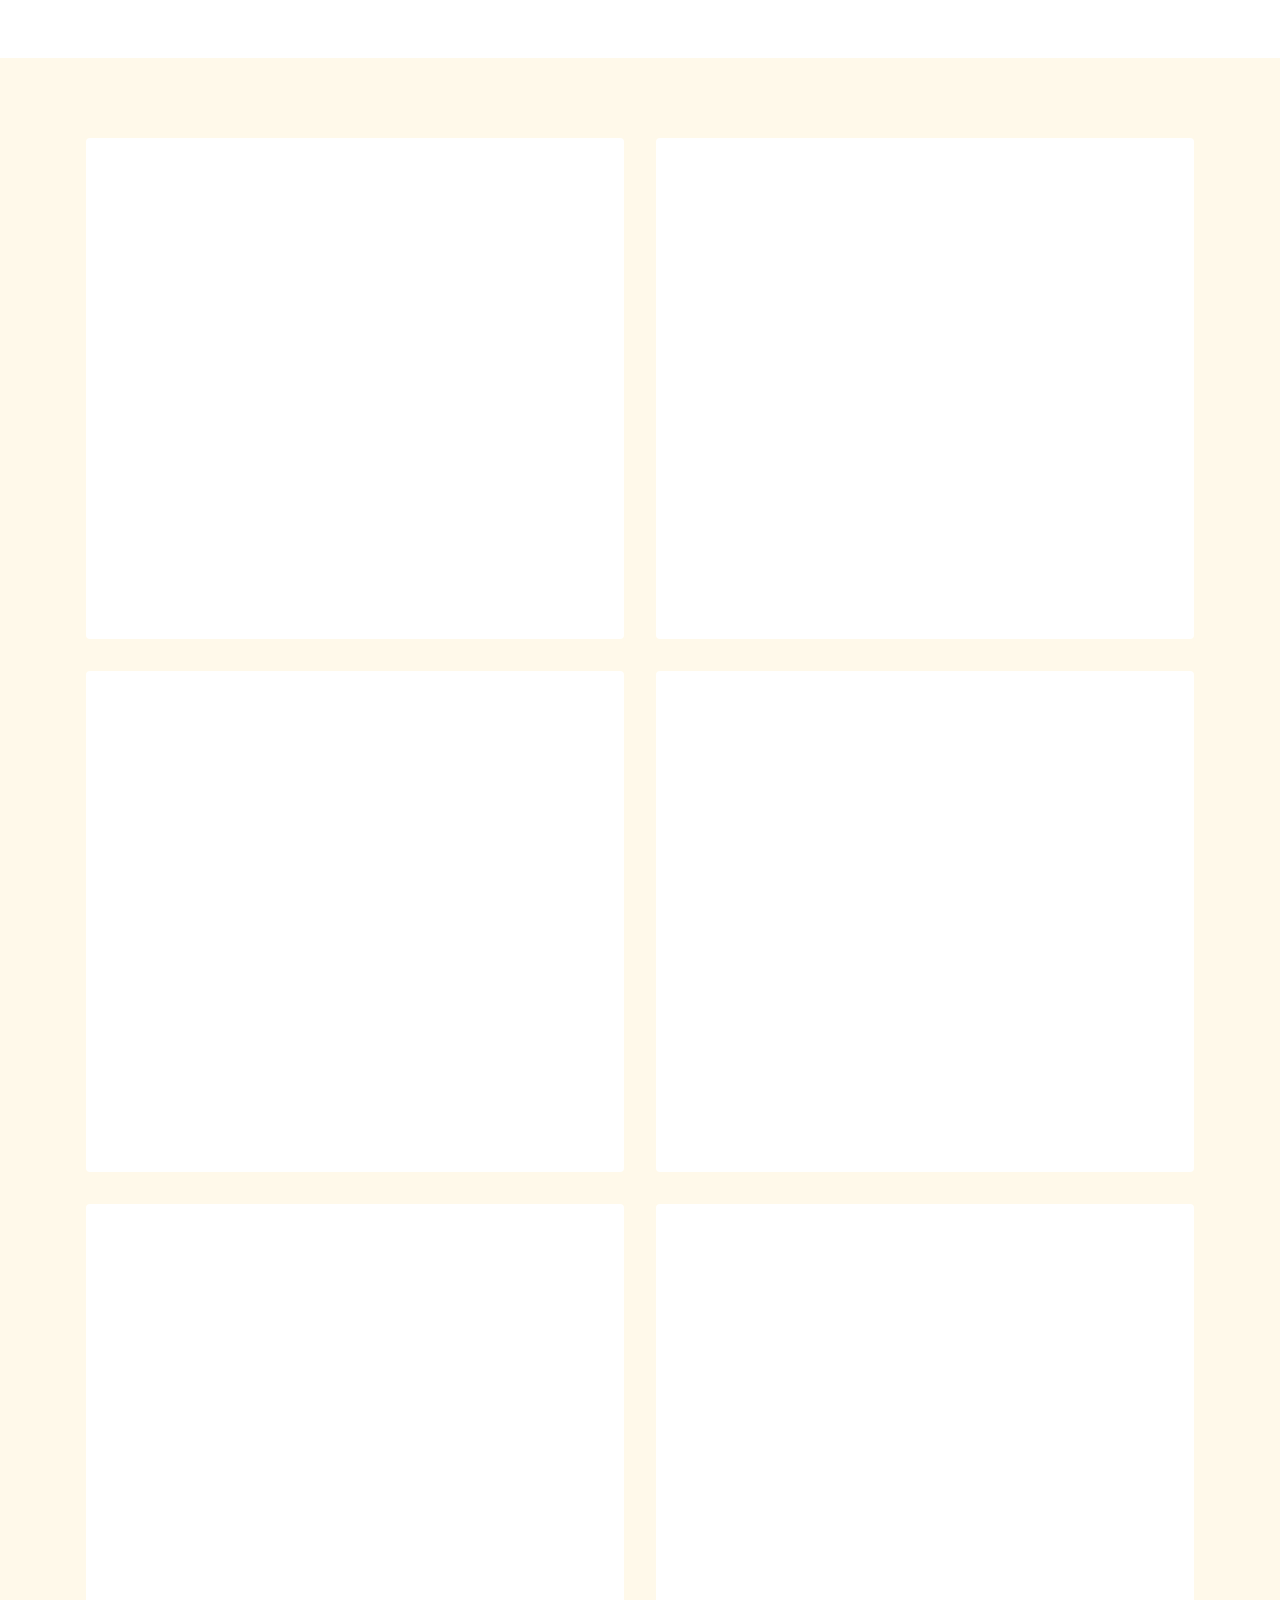
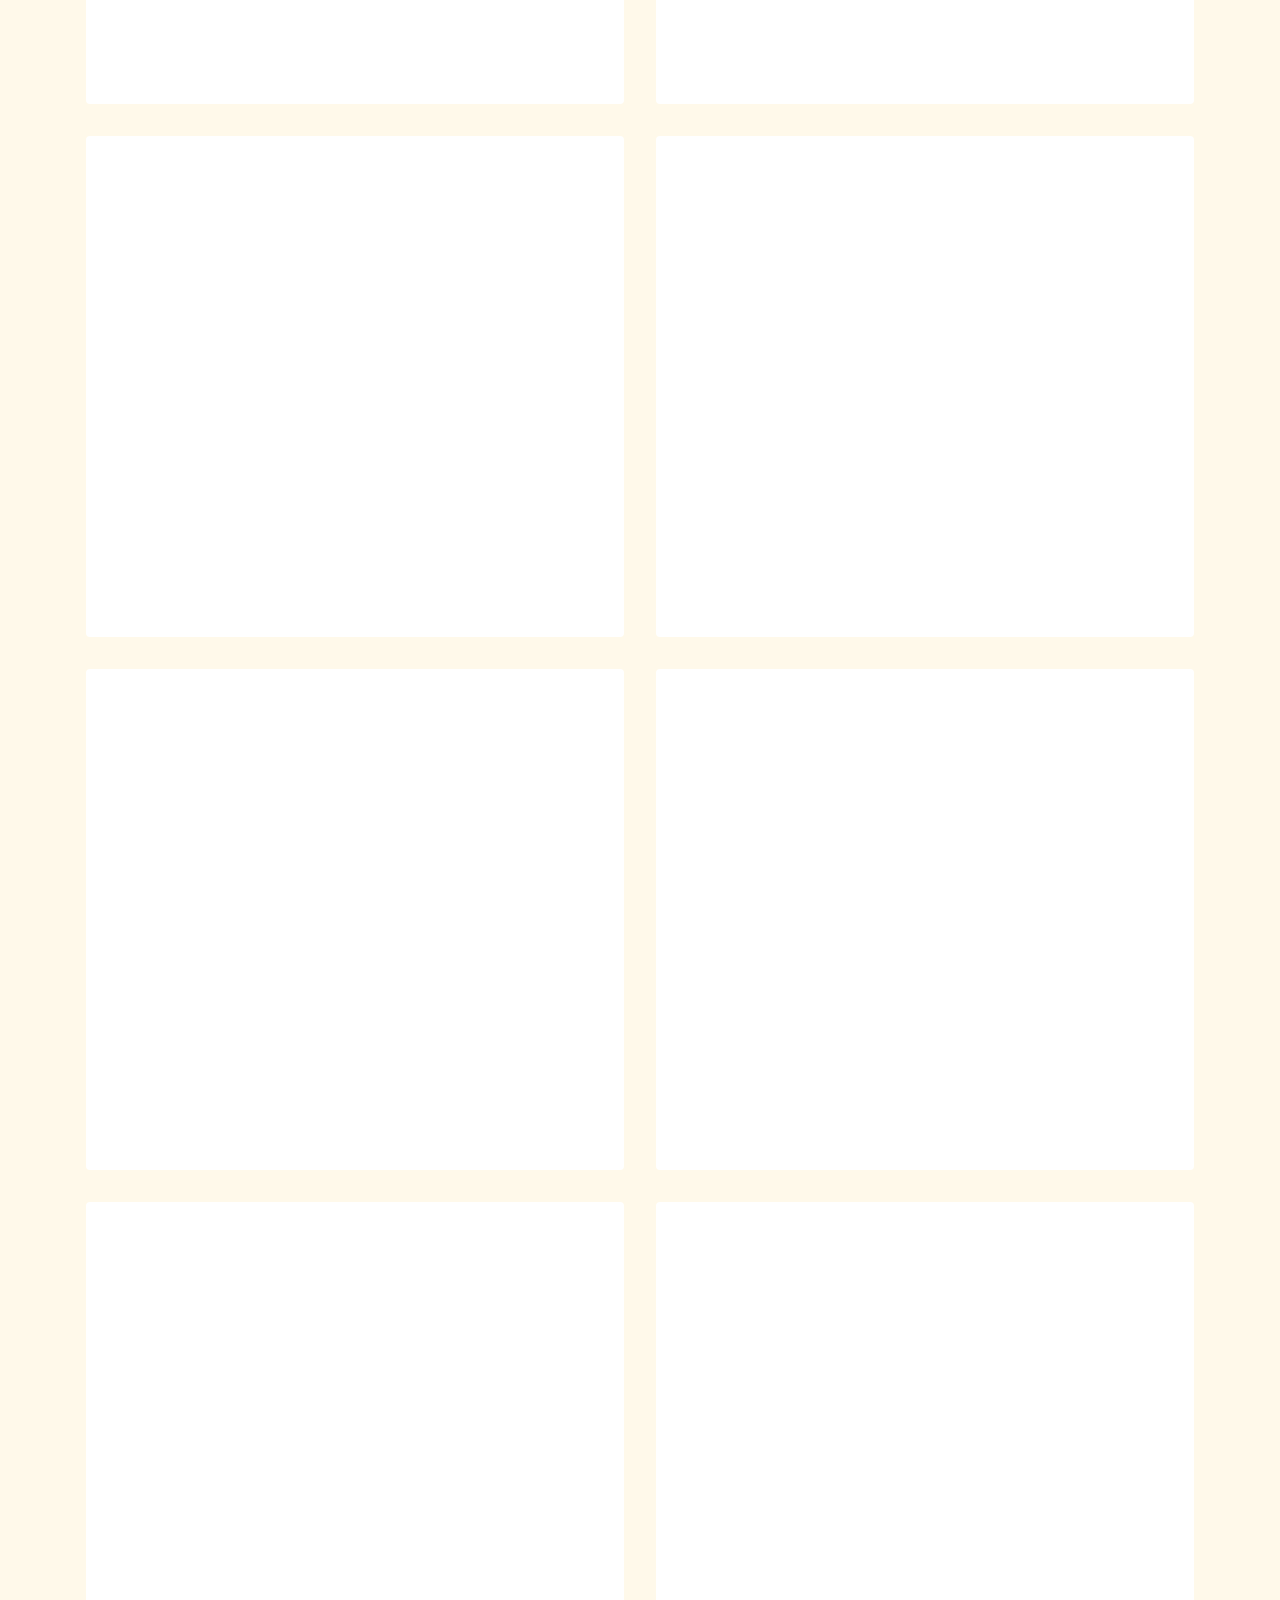
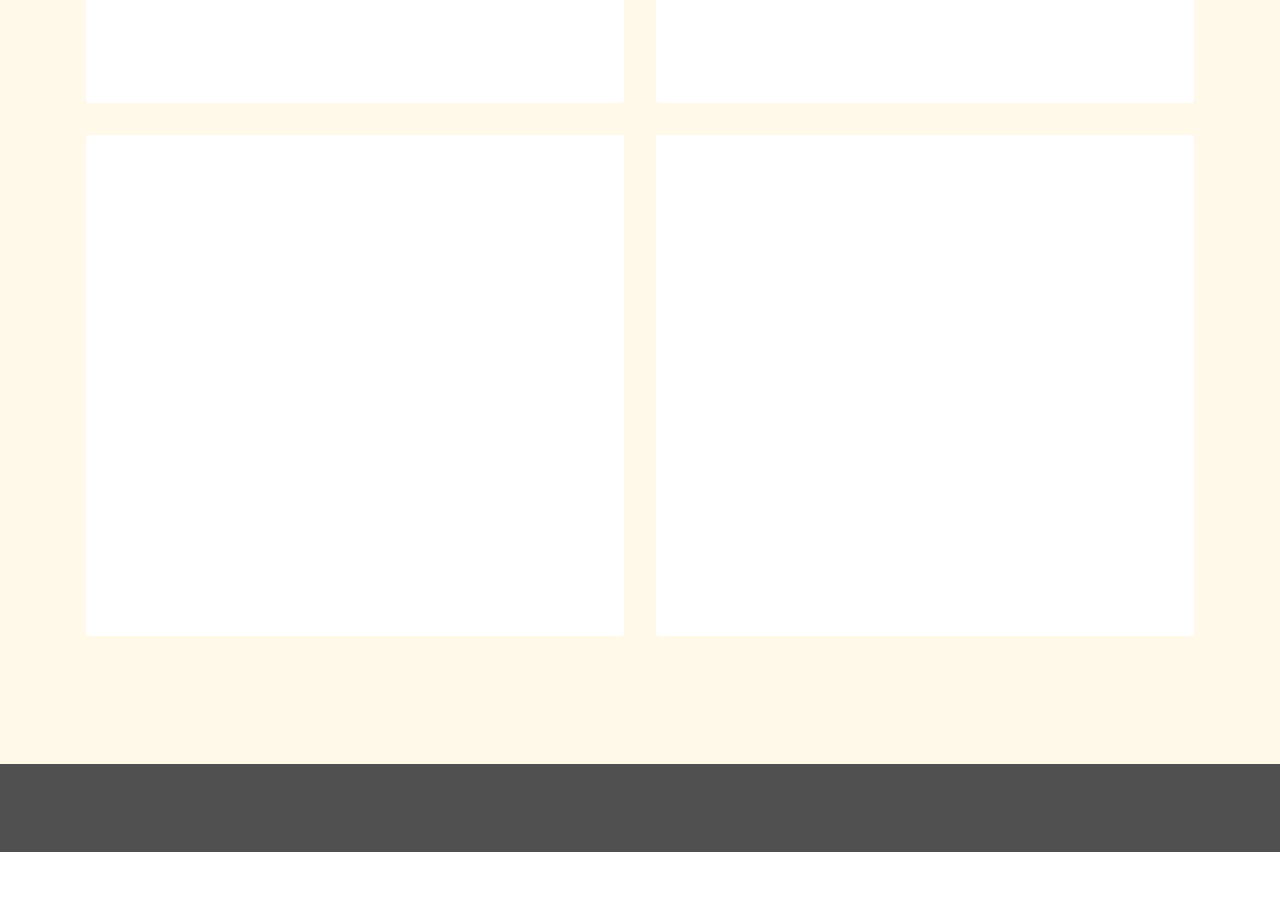
==== commit 92c59126: "1" ====
--- a/index.html
+++ b/index.html
@@ -55,7 +55,9 @@
                     <a class="iconfont-wrapper" href="https://www.instagram.com/instant_nuudle/" target="_blank">
                         <span class="p-2 mbr-iconfont socicon-instagram socicon"></span>
                     </a>
-                    
+                    <a class="iconfont-wrapper" href="mailto:instantnuudle@gmail.com">
+                        <span class="p-2 mbr-iconfont socicon-mail socicon"></span>
+                    </a>
                     
                     
                 </div>
@@ -68,9 +70,9 @@
 
 <section class="slider1 cid-stddLHSvgF mbr-fullscreen" id="slider1-5c">
     
-    <div class="carousel slide carousel-fade" id="sv3mWWHSWw" data-ride="carousel" data-interval="5000">
+    <div class="carousel slide carousel-fade" id="sv3tWRtklO" data-ride="carousel" data-interval="5000">
         <ol class="carousel-indicators">
-            <li data-slide-to="0" class="active" data-target="#sv3mWWHSWw"></li><li data-slide-to="1" class="active" data-target="#sv3mWWHSWw"></li><li data-slide-to="2" class="active" data-target="#sv3mWWHSWw"></li>
+            <li data-slide-to="0" class="active" data-target="#sv3tWRtklO"></li><li data-slide-to="1" class="active" data-target="#sv3tWRtklO"></li><li data-slide-to="2" class="active" data-target="#sv3tWRtklO"></li>
             
             
         </ol>
@@ -106,11 +108,11 @@
             
             
         </div>
-        <a class="carousel-control carousel-control-prev" role="button" data-slide="prev" href="#sv3mWWHSWw">
+        <a class="carousel-control carousel-control-prev" role="button" data-slide="prev" href="#sv3tWRtklO">
             <span class="mobi-mbri mobi-mbri-arrow-prev" aria-hidden="true"></span>
             <span class="sr-only">Previous</span>
         </a>
-        <a class="carousel-control carousel-control-next" role="button" data-slide="next" href="#sv3mWWHSWw">
+        <a class="carousel-control carousel-control-next" role="button" data-slide="next" href="#sv3tWRtklO">
             <span class="mobi-mbri mobi-mbri-arrow-next" aria-hidden="true"></span>
             <span class="sr-only">Next</span>
         </a>
@@ -347,7 +349,7 @@
             </div>
         </div>
     </div>
-</section><section style="background-color: #fff; font-family: -apple-system, BlinkMacSystemFont, 'Segoe UI', 'Roboto', 'Helvetica Neue', Arial, sans-serif; color:#aaa; font-size:12px; padding: 0; align-items: center; display: flex;"><a href="https://mobirise.site/q" style="flex: 1 1; height: 3rem; padding-left: 1rem;"></a><p style="flex: 0 0 auto; margin:0; padding-right:1rem;">Design your own site - <a href="https://mobirise.site/w" style="color:#aaa;">Click for more</a></p></section><script src="assets/web/assets/jquery/jquery.min.js"></script>  <script src="assets/popper/popper.min.js"></script>  <script src="assets/tether/tether.min.js"></script>  <script src="assets/bootstrap/js/bootstrap.min.js"></script>  <script src="assets/smoothscroll/smooth-scroll.js"></script>  <script src="assets/viewportchecker/jquery.viewportchecker.js"></script>  <script src="assets/parallax/jarallax.min.js"></script>  <script src="assets/dropdown/js/nav-dropdown.js"></script>  <script src="assets/dropdown/js/navbar-dropdown.js"></script>  <script src="assets/touchswipe/jquery.touch-swipe.min.js"></script>  <script src="assets/theme/js/script.js"></script>  
+</section><section style="background-color: #fff; font-family: -apple-system, BlinkMacSystemFont, 'Segoe UI', 'Roboto', 'Helvetica Neue', Arial, sans-serif; color:#aaa; font-size:12px; padding: 0; align-items: center; display: flex;"><a href="https://mobirise.site/o" style="flex: 1 1; height: 3rem; padding-left: 1rem;"></a><p style="flex: 0 0 auto; margin:0; padding-right:1rem;">Build your own site with <a href="https://mobirise.site/z" style="color:#aaa;">Mobirise</a></p></section><script src="assets/web/assets/jquery/jquery.min.js"></script>  <script src="assets/popper/popper.min.js"></script>  <script src="assets/tether/tether.min.js"></script>  <script src="assets/bootstrap/js/bootstrap.min.js"></script>  <script src="assets/smoothscroll/smooth-scroll.js"></script>  <script src="assets/viewportchecker/jquery.viewportchecker.js"></script>  <script src="assets/parallax/jarallax.min.js"></script>  <script src="assets/dropdown/js/nav-dropdown.js"></script>  <script src="assets/dropdown/js/navbar-dropdown.js"></script>  <script src="assets/touchswipe/jquery.touch-swipe.min.js"></script>  <script src="assets/theme/js/script.js"></script>  
   
   
  <div id="scrollToTop" class="scrollToTop mbr-arrow-up"><a style="text-align: center;"><i class="mbr-arrow-up-icon mbr-arrow-up-icon-cm cm-icon cm-icon-smallarrow-up"></i></a></div>
--- a/assets/mobirise/css/mbr-additional.css
+++ b/assets/mobirise/css/mbr-additional.css
@@ -976,6 +976,8 @@
 .cid-s48OLK6784 {
   z-index: 1000;
   width: 100%;
+  position: relative;
+  min-height: 60px;
 }
 .cid-s48OLK6784 nav.navbar {
   position: fixed;
@@ -1033,7 +1035,7 @@
 }
 .cid-s48OLK6784 .dropdown-menu,
 .cid-s48OLK6784 .navbar.opened {
-  background: #fff0b0 !important;
+  background: #fff9ea !important;
 }
 .cid-s48OLK6784 .nav-item:focus,
 .cid-s48OLK6784 .nav-link:focus {
@@ -1068,7 +1070,7 @@
   min-height: 77px;
   transition: all .3s;
   border-bottom: 1px solid transparent;
-  background: rgba(255, 240, 176, 0.3);
+  background: #fff9ea;
 }
 .cid-s48OLK6784 .navbar:not(.navbar-short) {
   border-bottom: 1px solid #e6e6e6;
@@ -1211,7 +1213,7 @@
   padding: 0.667em 1.667em;
 }
 .cid-s48OLK6784 .navbar.navbar-expand-lg .dropdown .dropdown-menu {
-  background: #fff0b0;
+  background: #fff9ea;
 }
 .cid-s48OLK6784 .navbar.navbar-expand-lg .dropdown .dropdown-menu .dropdown-submenu {
   margin: 0;
@@ -1512,6 +1514,8 @@
 .cid-ssyTxYza2v {
   z-index: 1000;
   width: 100%;
+  position: relative;
+  min-height: 60px;
 }
 .cid-ssyTxYza2v nav.navbar {
   position: fixed;
@@ -1569,7 +1573,7 @@
 }
 .cid-ssyTxYza2v .dropdown-menu,
 .cid-ssyTxYza2v .navbar.opened {
-  background: #fff0b0 !important;
+  background: #fff9ea !important;
 }
 .cid-ssyTxYza2v .nav-item:focus,
 .cid-ssyTxYza2v .nav-link:focus {
@@ -1604,7 +1608,7 @@
   min-height: 77px;
   transition: all .3s;
   border-bottom: 1px solid transparent;
-  background: rgba(255, 240, 176, 0.3);
+  background: #fff9ea;
 }
 .cid-ssyTxYza2v .navbar:not(.navbar-short) {
   border-bottom: 1px solid #e6e6e6;
@@ -1747,7 +1751,7 @@
   padding: 0.667em 1.667em;
 }
 .cid-ssyTxYza2v .navbar.navbar-expand-lg .dropdown .dropdown-menu {
-  background: #fff0b0;
+  background: #fff9ea;
 }
 .cid-ssyTxYza2v .navbar.navbar-expand-lg .dropdown .dropdown-menu .dropdown-submenu {
   margin: 0;
@@ -1944,6 +1948,8 @@
 .cid-ssyPn7dKk3 {
   z-index: 1000;
   width: 100%;
+  position: relative;
+  min-height: 60px;
 }
 .cid-ssyPn7dKk3 nav.navbar {
   position: fixed;
@@ -2001,7 +2007,7 @@
 }
 .cid-ssyPn7dKk3 .dropdown-menu,
 .cid-ssyPn7dKk3 .navbar.opened {
-  background: #fff0b0 !important;
+  background: #fff9ea !important;
 }
 .cid-ssyPn7dKk3 .nav-item:focus,
 .cid-ssyPn7dKk3 .nav-link:focus {
@@ -2036,7 +2042,7 @@
   min-height: 77px;
   transition: all .3s;
   border-bottom: 1px solid transparent;
-  background: rgba(255, 240, 176, 0.3);
+  background: #fff9ea;
 }
 .cid-ssyPn7dKk3 .navbar:not(.navbar-short) {
   border-bottom: 1px solid #e6e6e6;
@@ -2179,7 +2185,7 @@
   padding: 0.667em 1.667em;
 }
 .cid-ssyPn7dKk3 .navbar.navbar-expand-lg .dropdown .dropdown-menu {
-  background: #fff0b0;
+  background: #fff9ea;
 }
 .cid-ssyPn7dKk3 .navbar.navbar-expand-lg .dropdown .dropdown-menu .dropdown-submenu {
   margin: 0;
@@ -2507,6 +2513,8 @@
 .cid-ssyLcgTdUi {
   z-index: 1000;
   width: 100%;
+  position: relative;
+  min-height: 60px;
 }
 .cid-ssyLcgTdUi nav.navbar {
   position: fixed;
@@ -2564,7 +2572,7 @@
 }
 .cid-ssyLcgTdUi .dropdown-menu,
 .cid-ssyLcgTdUi .navbar.opened {
-  background: #fff0b0 !important;
+  background: #fff9ea !important;
 }
 .cid-ssyLcgTdUi .nav-item:focus,
 .cid-ssyLcgTdUi .nav-link:focus {
@@ -2599,7 +2607,7 @@
   min-height: 77px;
   transition: all .3s;
   border-bottom: 1px solid transparent;
-  background: rgba(255, 240, 176, 0.3);
+  background: #fff9ea;
 }
 .cid-ssyLcgTdUi .navbar:not(.navbar-short) {
   border-bottom: 1px solid #e6e6e6;
@@ -2742,7 +2750,7 @@
   padding: 0.667em 1.667em;
 }
 .cid-ssyLcgTdUi .navbar.navbar-expand-lg .dropdown .dropdown-menu {
-  background: #fff0b0;
+  background: #fff9ea;
 }
 .cid-ssyLcgTdUi .navbar.navbar-expand-lg .dropdown .dropdown-menu .dropdown-submenu {
   margin: 0;
@@ -2911,6 +2919,8 @@
 .cid-ssyFIJmWrf {
   z-index: 1000;
   width: 100%;
+  position: relative;
+  min-height: 60px;
 }
 .cid-ssyFIJmWrf nav.navbar {
   position: fixed;
@@ -2968,7 +2978,7 @@
 }
 .cid-ssyFIJmWrf .dropdown-menu,
 .cid-ssyFIJmWrf .navbar.opened {
-  background: #fff0b0 !important;
+  background: #fff9ea !important;
 }
 .cid-ssyFIJmWrf .nav-item:focus,
 .cid-ssyFIJmWrf .nav-link:focus {
@@ -3003,7 +3013,7 @@
   min-height: 77px;
   transition: all .3s;
   border-bottom: 1px solid transparent;
-  background: rgba(255, 240, 176, 0.3);
+  background: #fff9ea;
 }
 .cid-ssyFIJmWrf .navbar:not(.navbar-short) {
   border-bottom: 1px solid #e6e6e6;
@@ -3146,7 +3156,7 @@
   padding: 0.667em 1.667em;
 }
 .cid-ssyFIJmWrf .navbar.navbar-expand-lg .dropdown .dropdown-menu {
-  background: #fff0b0;
+  background: #fff9ea;
 }
 .cid-ssyFIJmWrf .navbar.navbar-expand-lg .dropdown .dropdown-menu .dropdown-submenu {
   margin: 0;
@@ -3357,6 +3367,8 @@
 .cid-ssyAGrfFr0 {
   z-index: 1000;
   width: 100%;
+  position: relative;
+  min-height: 60px;
 }
 .cid-ssyAGrfFr0 nav.navbar {
   position: fixed;
@@ -3414,7 +3426,7 @@
 }
 .cid-ssyAGrfFr0 .dropdown-menu,
 .cid-ssyAGrfFr0 .navbar.opened {
-  background: #fff0b0 !important;
+  background: #fff9ea !important;
 }
 .cid-ssyAGrfFr0 .nav-item:focus,
 .cid-ssyAGrfFr0 .nav-link:focus {
@@ -3449,7 +3461,7 @@
   min-height: 77px;
   transition: all .3s;
   border-bottom: 1px solid transparent;
-  background: rgba(255, 240, 176, 0.3);
+  background: #fff9ea;
 }
 .cid-ssyAGrfFr0 .navbar:not(.navbar-short) {
   border-bottom: 1px solid #e6e6e6;
@@ -3592,7 +3604,7 @@
   padding: 0.667em 1.667em;
 }
 .cid-ssyAGrfFr0 .navbar.navbar-expand-lg .dropdown .dropdown-menu {
-  background: #fff0b0;
+  background: #fff9ea;
 }
 .cid-ssyAGrfFr0 .navbar.navbar-expand-lg .dropdown .dropdown-menu .dropdown-submenu {
   margin: 0;
@@ -4352,6 +4364,8 @@
 .cid-ssw1eLsNBY {
   z-index: 1000;
   width: 100%;
+  position: relative;
+  min-height: 60px;
 }
 .cid-ssw1eLsNBY nav.navbar {
   position: fixed;
@@ -4409,7 +4423,7 @@
 }
 .cid-ssw1eLsNBY .dropdown-menu,
 .cid-ssw1eLsNBY .navbar.opened {
-  background: #fff0b0 !important;
+  background: #fff9ea !important;
 }
 .cid-ssw1eLsNBY .nav-item:focus,
 .cid-ssw1eLsNBY .nav-link:focus {
@@ -4444,7 +4458,7 @@
   min-height: 77px;
   transition: all .3s;
   border-bottom: 1px solid transparent;
-  background: rgba(255, 240, 176, 0.3);
+  background: #fff9ea;
 }
 .cid-ssw1eLsNBY .navbar:not(.navbar-short) {
   border-bottom: 1px solid #e6e6e6;
@@ -4587,7 +4601,7 @@
   padding: 0.667em 1.667em;
 }
 .cid-ssw1eLsNBY .navbar.navbar-expand-lg .dropdown .dropdown-menu {
-  background: #fff0b0;
+  background: #fff9ea;
 }
 .cid-ssw1eLsNBY .navbar.navbar-expand-lg .dropdown .dropdown-menu .dropdown-submenu {
   margin: 0;
@@ -5056,6 +5070,8 @@
 .cid-ssvVkZgOlY {
   z-index: 1000;
   width: 100%;
+  position: relative;
+  min-height: 60px;
 }
 .cid-ssvVkZgOlY nav.navbar {
   position: fixed;
@@ -5113,7 +5129,7 @@
 }
 .cid-ssvVkZgOlY .dropdown-menu,
 .cid-ssvVkZgOlY .navbar.opened {
-  background: #fff0b0 !important;
+  background: #fff9ea !important;
 }
 .cid-ssvVkZgOlY .nav-item:focus,
 .cid-ssvVkZgOlY .nav-link:focus {
@@ -5148,7 +5164,7 @@
   min-height: 77px;
   transition: all .3s;
   border-bottom: 1px solid transparent;
-  background: rgba(255, 240, 176, 0.3);
+  background: #fff9ea;
 }
 .cid-ssvVkZgOlY .navbar:not(.navbar-short) {
   border-bottom: 1px solid #e6e6e6;
@@ -5291,7 +5307,7 @@
   padding: 0.667em 1.667em;
 }
 .cid-ssvVkZgOlY .navbar.navbar-expand-lg .dropdown .dropdown-menu {
-  background: #fff0b0;
+  background: #fff9ea;
 }
 .cid-ssvVkZgOlY .navbar.navbar-expand-lg .dropdown .dropdown-menu .dropdown-submenu {
   margin: 0;
@@ -5463,6 +5479,8 @@
 .cid-s48OLK6784 {
   z-index: 1000;
   width: 100%;
+  position: relative;
+  min-height: 60px;
 }
 .cid-s48OLK6784 nav.navbar {
   position: fixed;
@@ -5520,7 +5538,7 @@
 }
 .cid-s48OLK6784 .dropdown-menu,
 .cid-s48OLK6784 .navbar.opened {
-  background: #fff0b0 !important;
+  background: #fff9ea !important;
 }
 .cid-s48OLK6784 .nav-item:focus,
 .cid-s48OLK6784 .nav-link:focus {
@@ -5555,7 +5573,7 @@
   min-height: 77px;
   transition: all .3s;
   border-bottom: 1px solid transparent;
-  background: rgba(255, 240, 176, 0.3);
+  background: #fff9ea;
 }
 .cid-s48OLK6784 .navbar:not(.navbar-short) {
   border-bottom: 1px solid #e6e6e6;
@@ -5698,7 +5716,7 @@
   padding: 0.667em 1.667em;
 }
 .cid-s48OLK6784 .navbar.navbar-expand-lg .dropdown .dropdown-menu {
-  background: #fff0b0;
+  background: #fff9ea;
 }
 .cid-s48OLK6784 .navbar.navbar-expand-lg .dropdown .dropdown-menu .dropdown-submenu {
   margin: 0;
@@ -5866,6 +5884,8 @@
 .cid-ssz2jnXOph {
   z-index: 1000;
   width: 100%;
+  position: relative;
+  min-height: 60px;
 }
 .cid-ssz2jnXOph nav.navbar {
   position: fixed;
@@ -5923,7 +5943,7 @@
 }
 .cid-ssz2jnXOph .dropdown-menu,
 .cid-ssz2jnXOph .navbar.opened {
-  background: #fff0b0 !important;
+  background: #fff9ea !important;
 }
 .cid-ssz2jnXOph .nav-item:focus,
 .cid-ssz2jnXOph .nav-link:focus {
@@ -5958,7 +5978,7 @@
   min-height: 77px;
   transition: all .3s;
   border-bottom: 1px solid transparent;
-  background: rgba(255, 240, 176, 0.3);
+  background: #fff9ea;
 }
 .cid-ssz2jnXOph .navbar:not(.navbar-short) {
   border-bottom: 1px solid #e6e6e6;
@@ -6101,7 +6121,7 @@
   padding: 0.667em 1.667em;
 }
 .cid-ssz2jnXOph .navbar.navbar-expand-lg .dropdown .dropdown-menu {
-  background: #fff0b0;
+  background: #fff9ea;
 }
 .cid-ssz2jnXOph .navbar.navbar-expand-lg .dropdown .dropdown-menu .dropdown-submenu {
   margin: 0;
@@ -6269,6 +6289,8 @@
 .cid-ssM8bJ0TxY {
   z-index: 1000;
   width: 100%;
+  position: relative;
+  min-height: 60px;
 }
 .cid-ssM8bJ0TxY nav.navbar {
   position: fixed;
@@ -6326,7 +6348,7 @@
 }
 .cid-ssM8bJ0TxY .dropdown-menu,
 .cid-ssM8bJ0TxY .navbar.opened {
-  background: #fff0b0 !important;
+  background: #fff9ea !important;
 }
 .cid-ssM8bJ0TxY .nav-item:focus,
 .cid-ssM8bJ0TxY .nav-link:focus {
@@ -6361,7 +6383,7 @@
   min-height: 77px;
   transition: all .3s;
   border-bottom: 1px solid transparent;
-  background: rgba(255, 240, 176, 0.3);
+  background: #fff9ea;
 }
 .cid-ssM8bJ0TxY .navbar:not(.navbar-short) {
   border-bottom: 1px solid #e6e6e6;
@@ -6504,7 +6526,7 @@
   padding: 0.667em 1.667em;
 }
 .cid-ssM8bJ0TxY .navbar.navbar-expand-lg .dropdown .dropdown-menu {
-  background: #fff0b0;
+  background: #fff9ea;
 }
 .cid-ssM8bJ0TxY .navbar.navbar-expand-lg .dropdown .dropdown-menu .dropdown-submenu {
   margin: 0;
@@ -6803,6 +6825,8 @@
 .cid-ssSY4KMwCi {
   z-index: 1000;
   width: 100%;
+  position: relative;
+  min-height: 60px;
 }
 .cid-ssSY4KMwCi nav.navbar {
   position: fixed;
@@ -6860,7 +6884,7 @@
 }
 .cid-ssSY4KMwCi .dropdown-menu,
 .cid-ssSY4KMwCi .navbar.opened {
-  background: #fff0b0 !important;
+  background: #fff9ea !important;
 }
 .cid-ssSY4KMwCi .nav-item:focus,
 .cid-ssSY4KMwCi .nav-link:focus {
@@ -6895,7 +6919,7 @@
   min-height: 77px;
   transition: all .3s;
   border-bottom: 1px solid transparent;
-  background: rgba(255, 240, 176, 0.3);
+  background: #fff9ea;
 }
 .cid-ssSY4KMwCi .navbar:not(.navbar-short) {
   border-bottom: 1px solid #e6e6e6;
@@ -7038,7 +7062,7 @@
   padding: 0.667em 1.667em;
 }
 .cid-ssSY4KMwCi .navbar.navbar-expand-lg .dropdown .dropdown-menu {
-  background: #fff0b0;
+  background: #fff9ea;
 }
 .cid-ssSY4KMwCi .navbar.navbar-expand-lg .dropdown .dropdown-menu .dropdown-submenu {
   margin: 0;
@@ -7473,6 +7497,8 @@
 .cid-s48OLK6784 {
   z-index: 1000;
   width: 100%;
+  position: relative;
+  min-height: 60px;
 }
 .cid-s48OLK6784 nav.navbar {
   position: fixed;
@@ -7530,7 +7556,7 @@
 }
 .cid-s48OLK6784 .dropdown-menu,
 .cid-s48OLK6784 .navbar.opened {
-  background: #fff0b0 !important;
+  background: #fff9ea !important;
 }
 .cid-s48OLK6784 .nav-item:focus,
 .cid-s48OLK6784 .nav-link:focus {
@@ -7565,7 +7591,7 @@
   min-height: 77px;
   transition: all .3s;
   border-bottom: 1px solid transparent;
-  background: rgba(255, 240, 176, 0.3);
+  background: #fff9ea;
 }
 .cid-s48OLK6784 .navbar:not(.navbar-short) {
   border-bottom: 1px solid #e6e6e6;
@@ -7708,7 +7734,7 @@
   padding: 0.667em 1.667em;
 }
 .cid-s48OLK6784 .navbar.navbar-expand-lg .dropdown .dropdown-menu {
-  background: #fff0b0;
+  background: #fff9ea;
 }
 .cid-s48OLK6784 .navbar.navbar-expand-lg .dropdown .dropdown-menu .dropdown-submenu {
   margin: 0;
@@ -8058,6 +8084,8 @@
 .cid-sv3g0aBCZG {
   z-index: 1000;
   width: 100%;
+  position: relative;
+  min-height: 60px;
 }
 .cid-sv3g0aBCZG nav.navbar {
   position: fixed;
@@ -8115,7 +8143,7 @@
 }
 .cid-sv3g0aBCZG .dropdown-menu,
 .cid-sv3g0aBCZG .navbar.opened {
-  background: #fff0b0 !important;
+  background: #fff9ea !important;
 }
 .cid-sv3g0aBCZG .nav-item:focus,
 .cid-sv3g0aBCZG .nav-link:focus {
@@ -8150,7 +8178,7 @@
   min-height: 77px;
   transition: all .3s;
   border-bottom: 1px solid transparent;
-  background: rgba(255, 240, 176, 0.3);
+  background: #fff9ea;
 }
 .cid-sv3g0aBCZG .navbar:not(.navbar-short) {
   border-bottom: 1px solid #e6e6e6;
@@ -8293,7 +8321,7 @@
   padding: 0.667em 1.667em;
 }
 .cid-sv3g0aBCZG .navbar.navbar-expand-lg .dropdown .dropdown-menu {
-  background: #fff0b0;
+  background: #fff9ea;
 }
 .cid-sv3g0aBCZG .navbar.navbar-expand-lg .dropdown .dropdown-menu .dropdown-submenu {
   margin: 0;
--- a/assets/mobirise/css/mbr-additional.css
+++ b/assets/mobirise/css/mbr-additional.css
@@ -976,6 +976,8 @@
 .cid-s48OLK6784 {
   z-index: 1000;
   width: 100%;
+  position: relative;
+  min-height: 60px;
 }
 .cid-s48OLK6784 nav.navbar {
   position: fixed;
@@ -1033,7 +1035,7 @@
 }
 .cid-s48OLK6784 .dropdown-menu,
 .cid-s48OLK6784 .navbar.opened {
-  background: #fff0b0 !important;
+  background: #fff9ea !important;
 }
 .cid-s48OLK6784 .nav-item:focus,
 .cid-s48OLK6784 .nav-link:focus {
@@ -1068,7 +1070,7 @@
   min-height: 77px;
   transition: all .3s;
   border-bottom: 1px solid transparent;
-  background: rgba(255, 240, 176, 0.3);
+  background: #fff9ea;
 }
 .cid-s48OLK6784 .navbar:not(.navbar-short) {
   border-bottom: 1px solid #e6e6e6;
@@ -1211,7 +1213,7 @@
   padding: 0.667em 1.667em;
 }
 .cid-s48OLK6784 .navbar.navbar-expand-lg .dropdown .dropdown-menu {
-  background: #fff0b0;
+  background: #fff9ea;
 }
 .cid-s48OLK6784 .navbar.navbar-expand-lg .dropdown .dropdown-menu .dropdown-submenu {
   margin: 0;
@@ -1512,6 +1514,8 @@
 .cid-ssyTxYza2v {
   z-index: 1000;
   width: 100%;
+  position: relative;
+  min-height: 60px;
 }
 .cid-ssyTxYza2v nav.navbar {
   position: fixed;
@@ -1569,7 +1573,7 @@
 }
 .cid-ssyTxYza2v .dropdown-menu,
 .cid-ssyTxYza2v .navbar.opened {
-  background: #fff0b0 !important;
+  background: #fff9ea !important;
 }
 .cid-ssyTxYza2v .nav-item:focus,
 .cid-ssyTxYza2v .nav-link:focus {
@@ -1604,7 +1608,7 @@
   min-height: 77px;
   transition: all .3s;
   border-bottom: 1px solid transparent;
-  background: rgba(255, 240, 176, 0.3);
+  background: #fff9ea;
 }
 .cid-ssyTxYza2v .navbar:not(.navbar-short) {
   border-bottom: 1px solid #e6e6e6;
@@ -1747,7 +1751,7 @@
   padding: 0.667em 1.667em;
 }
 .cid-ssyTxYza2v .navbar.navbar-expand-lg .dropdown .dropdown-menu {
-  background: #fff0b0;
+  background: #fff9ea;
 }
 .cid-ssyTxYza2v .navbar.navbar-expand-lg .dropdown .dropdown-menu .dropdown-submenu {
   margin: 0;
@@ -1944,6 +1948,8 @@
 .cid-ssyPn7dKk3 {
   z-index: 1000;
   width: 100%;
+  position: relative;
+  min-height: 60px;
 }
 .cid-ssyPn7dKk3 nav.navbar {
   position: fixed;
@@ -2001,7 +2007,7 @@
 }
 .cid-ssyPn7dKk3 .dropdown-menu,
 .cid-ssyPn7dKk3 .navbar.opened {
-  background: #fff0b0 !important;
+  background: #fff9ea !important;
 }
 .cid-ssyPn7dKk3 .nav-item:focus,
 .cid-ssyPn7dKk3 .nav-link:focus {
@@ -2036,7 +2042,7 @@
   min-height: 77px;
   transition: all .3s;
   border-bottom: 1px solid transparent;
-  background: rgba(255, 240, 176, 0.3);
+  background: #fff9ea;
 }
 .cid-ssyPn7dKk3 .navbar:not(.navbar-short) {
   border-bottom: 1px solid #e6e6e6;
@@ -2179,7 +2185,7 @@
   padding: 0.667em 1.667em;
 }
 .cid-ssyPn7dKk3 .navbar.navbar-expand-lg .dropdown .dropdown-menu {
-  background: #fff0b0;
+  background: #fff9ea;
 }
 .cid-ssyPn7dKk3 .navbar.navbar-expand-lg .dropdown .dropdown-menu .dropdown-submenu {
   margin: 0;
@@ -2507,6 +2513,8 @@
 .cid-ssyLcgTdUi {
   z-index: 1000;
   width: 100%;
+  position: relative;
+  min-height: 60px;
 }
 .cid-ssyLcgTdUi nav.navbar {
   position: fixed;
@@ -2564,7 +2572,7 @@
 }
 .cid-ssyLcgTdUi .dropdown-menu,
 .cid-ssyLcgTdUi .navbar.opened {
-  background: #fff0b0 !important;
+  background: #fff9ea !important;
 }
 .cid-ssyLcgTdUi .nav-item:focus,
 .cid-ssyLcgTdUi .nav-link:focus {
@@ -2599,7 +2607,7 @@
   min-height: 77px;
   transition: all .3s;
   border-bottom: 1px solid transparent;
-  background: rgba(255, 240, 176, 0.3);
+  background: #fff9ea;
 }
 .cid-ssyLcgTdUi .navbar:not(.navbar-short) {
   border-bottom: 1px solid #e6e6e6;
@@ -2742,7 +2750,7 @@
   padding: 0.667em 1.667em;
 }
 .cid-ssyLcgTdUi .navbar.navbar-expand-lg .dropdown .dropdown-menu {
-  background: #fff0b0;
+  background: #fff9ea;
 }
 .cid-ssyLcgTdUi .navbar.navbar-expand-lg .dropdown .dropdown-menu .dropdown-submenu {
   margin: 0;
@@ -2911,6 +2919,8 @@
 .cid-ssyFIJmWrf {
   z-index: 1000;
   width: 100%;
+  position: relative;
+  min-height: 60px;
 }
 .cid-ssyFIJmWrf nav.navbar {
   position: fixed;
@@ -2968,7 +2978,7 @@
 }
 .cid-ssyFIJmWrf .dropdown-menu,
 .cid-ssyFIJmWrf .navbar.opened {
-  background: #fff0b0 !important;
+  background: #fff9ea !important;
 }
 .cid-ssyFIJmWrf .nav-item:focus,
 .cid-ssyFIJmWrf .nav-link:focus {
@@ -3003,7 +3013,7 @@
   min-height: 77px;
   transition: all .3s;
   border-bottom: 1px solid transparent;
-  background: rgba(255, 240, 176, 0.3);
+  background: #fff9ea;
 }
 .cid-ssyFIJmWrf .navbar:not(.navbar-short) {
   border-bottom: 1px solid #e6e6e6;
@@ -3146,7 +3156,7 @@
   padding: 0.667em 1.667em;
 }
 .cid-ssyFIJmWrf .navbar.navbar-expand-lg .dropdown .dropdown-menu {
-  background: #fff0b0;
+  background: #fff9ea;
 }
 .cid-ssyFIJmWrf .navbar.navbar-expand-lg .dropdown .dropdown-menu .dropdown-submenu {
   margin: 0;
@@ -3357,6 +3367,8 @@
 .cid-ssyAGrfFr0 {
   z-index: 1000;
   width: 100%;
+  position: relative;
+  min-height: 60px;
 }
 .cid-ssyAGrfFr0 nav.navbar {
   position: fixed;
@@ -3414,7 +3426,7 @@
 }
 .cid-ssyAGrfFr0 .dropdown-menu,
 .cid-ssyAGrfFr0 .navbar.opened {
-  background: #fff0b0 !important;
+  background: #fff9ea !important;
 }
 .cid-ssyAGrfFr0 .nav-item:focus,
 .cid-ssyAGrfFr0 .nav-link:focus {
@@ -3449,7 +3461,7 @@
   min-height: 77px;
   transition: all .3s;
   border-bottom: 1px solid transparent;
-  background: rgba(255, 240, 176, 0.3);
+  background: #fff9ea;
 }
 .cid-ssyAGrfFr0 .navbar:not(.navbar-short) {
   border-bottom: 1px solid #e6e6e6;
@@ -3592,7 +3604,7 @@
   padding: 0.667em 1.667em;
 }
 .cid-ssyAGrfFr0 .navbar.navbar-expand-lg .dropdown .dropdown-menu {
-  background: #fff0b0;
+  background: #fff9ea;
 }
 .cid-ssyAGrfFr0 .navbar.navbar-expand-lg .dropdown .dropdown-menu .dropdown-submenu {
   margin: 0;
@@ -4352,6 +4364,8 @@
 .cid-ssw1eLsNBY {
   z-index: 1000;
   width: 100%;
+  position: relative;
+  min-height: 60px;
 }
 .cid-ssw1eLsNBY nav.navbar {
   position: fixed;
@@ -4409,7 +4423,7 @@
 }
 .cid-ssw1eLsNBY .dropdown-menu,
 .cid-ssw1eLsNBY .navbar.opened {
-  background: #fff0b0 !important;
+  background: #fff9ea !important;
 }
 .cid-ssw1eLsNBY .nav-item:focus,
 .cid-ssw1eLsNBY .nav-link:focus {
@@ -4444,7 +4458,7 @@
   min-height: 77px;
   transition: all .3s;
   border-bottom: 1px solid transparent;
-  background: rgba(255, 240, 176, 0.3);
+  background: #fff9ea;
 }
 .cid-ssw1eLsNBY .navbar:not(.navbar-short) {
   border-bottom: 1px solid #e6e6e6;
@@ -4587,7 +4601,7 @@
   padding: 0.667em 1.667em;
 }
 .cid-ssw1eLsNBY .navbar.navbar-expand-lg .dropdown .dropdown-menu {
-  background: #fff0b0;
+  background: #fff9ea;
 }
 .cid-ssw1eLsNBY .navbar.navbar-expand-lg .dropdown .dropdown-menu .dropdown-submenu {
   margin: 0;
@@ -5056,6 +5070,8 @@
 .cid-ssvVkZgOlY {
   z-index: 1000;
   width: 100%;
+  position: relative;
+  min-height: 60px;
 }
 .cid-ssvVkZgOlY nav.navbar {
   position: fixed;
@@ -5113,7 +5129,7 @@
 }
 .cid-ssvVkZgOlY .dropdown-menu,
 .cid-ssvVkZgOlY .navbar.opened {
-  background: #fff0b0 !important;
+  background: #fff9ea !important;
 }
 .cid-ssvVkZgOlY .nav-item:focus,
 .cid-ssvVkZgOlY .nav-link:focus {
@@ -5148,7 +5164,7 @@
   min-height: 77px;
   transition: all .3s;
   border-bottom: 1px solid transparent;
-  background: rgba(255, 240, 176, 0.3);
+  background: #fff9ea;
 }
 .cid-ssvVkZgOlY .navbar:not(.navbar-short) {
   border-bottom: 1px solid #e6e6e6;
@@ -5291,7 +5307,7 @@
   padding: 0.667em 1.667em;
 }
 .cid-ssvVkZgOlY .navbar.navbar-expand-lg .dropdown .dropdown-menu {
-  background: #fff0b0;
+  background: #fff9ea;
 }
 .cid-ssvVkZgOlY .navbar.navbar-expand-lg .dropdown .dropdown-menu .dropdown-submenu {
   margin: 0;
@@ -5463,6 +5479,8 @@
 .cid-s48OLK6784 {
   z-index: 1000;
   width: 100%;
+  position: relative;
+  min-height: 60px;
 }
 .cid-s48OLK6784 nav.navbar {
   position: fixed;
@@ -5520,7 +5538,7 @@
 }
 .cid-s48OLK6784 .dropdown-menu,
 .cid-s48OLK6784 .navbar.opened {
-  background: #fff0b0 !important;
+  background: #fff9ea !important;
 }
 .cid-s48OLK6784 .nav-item:focus,
 .cid-s48OLK6784 .nav-link:focus {
@@ -5555,7 +5573,7 @@
   min-height: 77px;
   transition: all .3s;
   border-bottom: 1px solid transparent;
-  background: rgba(255, 240, 176, 0.3);
+  background: #fff9ea;
 }
 .cid-s48OLK6784 .navbar:not(.navbar-short) {
   border-bottom: 1px solid #e6e6e6;
@@ -5698,7 +5716,7 @@
   padding: 0.667em 1.667em;
 }
 .cid-s48OLK6784 .navbar.navbar-expand-lg .dropdown .dropdown-menu {
-  background: #fff0b0;
+  background: #fff9ea;
 }
 .cid-s48OLK6784 .navbar.navbar-expand-lg .dropdown .dropdown-menu .dropdown-submenu {
   margin: 0;
@@ -5866,6 +5884,8 @@
 .cid-ssz2jnXOph {
   z-index: 1000;
   width: 100%;
+  position: relative;
+  min-height: 60px;
 }
 .cid-ssz2jnXOph nav.navbar {
   position: fixed;
@@ -5923,7 +5943,7 @@
 }
 .cid-ssz2jnXOph .dropdown-menu,
 .cid-ssz2jnXOph .navbar.opened {
-  background: #fff0b0 !important;
+  background: #fff9ea !important;
 }
 .cid-ssz2jnXOph .nav-item:focus,
 .cid-ssz2jnXOph .nav-link:focus {
@@ -5958,7 +5978,7 @@
   min-height: 77px;
   transition: all .3s;
   border-bottom: 1px solid transparent;
-  background: rgba(255, 240, 176, 0.3);
+  background: #fff9ea;
 }
 .cid-ssz2jnXOph .navbar:not(.navbar-short) {
   border-bottom: 1px solid #e6e6e6;
@@ -6101,7 +6121,7 @@
   padding: 0.667em 1.667em;
 }
 .cid-ssz2jnXOph .navbar.navbar-expand-lg .dropdown .dropdown-menu {
-  background: #fff0b0;
+  background: #fff9ea;
 }
 .cid-ssz2jnXOph .navbar.navbar-expand-lg .dropdown .dropdown-menu .dropdown-submenu {
   margin: 0;
@@ -6269,6 +6289,8 @@
 .cid-ssM8bJ0TxY {
   z-index: 1000;
   width: 100%;
+  position: relative;
+  min-height: 60px;
 }
 .cid-ssM8bJ0TxY nav.navbar {
   position: fixed;
@@ -6326,7 +6348,7 @@
 }
 .cid-ssM8bJ0TxY .dropdown-menu,
 .cid-ssM8bJ0TxY .navbar.opened {
-  background: #fff0b0 !important;
+  background: #fff9ea !important;
 }
 .cid-ssM8bJ0TxY .nav-item:focus,
 .cid-ssM8bJ0TxY .nav-link:focus {
@@ -6361,7 +6383,7 @@
   min-height: 77px;
   transition: all .3s;
   border-bottom: 1px solid transparent;
-  background: rgba(255, 240, 176, 0.3);
+  background: #fff9ea;
 }
 .cid-ssM8bJ0TxY .navbar:not(.navbar-short) {
   border-bottom: 1px solid #e6e6e6;
@@ -6504,7 +6526,7 @@
   padding: 0.667em 1.667em;
 }
 .cid-ssM8bJ0TxY .navbar.navbar-expand-lg .dropdown .dropdown-menu {
-  background: #fff0b0;
+  background: #fff9ea;
 }
 .cid-ssM8bJ0TxY .navbar.navbar-expand-lg .dropdown .dropdown-menu .dropdown-submenu {
   margin: 0;
@@ -6803,6 +6825,8 @@
 .cid-ssSY4KMwCi {
   z-index: 1000;
   width: 100%;
+  position: relative;
+  min-height: 60px;
 }
 .cid-ssSY4KMwCi nav.navbar {
   position: fixed;
@@ -6860,7 +6884,7 @@
 }
 .cid-ssSY4KMwCi .dropdown-menu,
 .cid-ssSY4KMwCi .navbar.opened {
-  background: #fff0b0 !important;
+  background: #fff9ea !important;
 }
 .cid-ssSY4KMwCi .nav-item:focus,
 .cid-ssSY4KMwCi .nav-link:focus {
@@ -6895,7 +6919,7 @@
   min-height: 77px;
   transition: all .3s;
   border-bottom: 1px solid transparent;
-  background: rgba(255, 240, 176, 0.3);
+  background: #fff9ea;
 }
 .cid-ssSY4KMwCi .navbar:not(.navbar-short) {
   border-bottom: 1px solid #e6e6e6;
@@ -7038,7 +7062,7 @@
   padding: 0.667em 1.667em;
 }
 .cid-ssSY4KMwCi .navbar.navbar-expand-lg .dropdown .dropdown-menu {
-  background: #fff0b0;
+  background: #fff9ea;
 }
 .cid-ssSY4KMwCi .navbar.navbar-expand-lg .dropdown .dropdown-menu .dropdown-submenu {
   margin: 0;
@@ -7473,6 +7497,8 @@
 .cid-s48OLK6784 {
   z-index: 1000;
   width: 100%;
+  position: relative;
+  min-height: 60px;
 }
 .cid-s48OLK6784 nav.navbar {
   position: fixed;
@@ -7530,7 +7556,7 @@
 }
 .cid-s48OLK6784 .dropdown-menu,
 .cid-s48OLK6784 .navbar.opened {
-  background: #fff0b0 !important;
+  background: #fff9ea !important;
 }
 .cid-s48OLK6784 .nav-item:focus,
 .cid-s48OLK6784 .nav-link:focus {
@@ -7565,7 +7591,7 @@
   min-height: 77px;
   transition: all .3s;
   border-bottom: 1px solid transparent;
-  background: rgba(255, 240, 176, 0.3);
+  background: #fff9ea;
 }
 .cid-s48OLK6784 .navbar:not(.navbar-short) {
   border-bottom: 1px solid #e6e6e6;
@@ -7708,7 +7734,7 @@
   padding: 0.667em 1.667em;
 }
 .cid-s48OLK6784 .navbar.navbar-expand-lg .dropdown .dropdown-menu {
-  background: #fff0b0;
+  background: #fff9ea;
 }
 .cid-s48OLK6784 .navbar.navbar-expand-lg .dropdown .dropdown-menu .dropdown-submenu {
   margin: 0;
@@ -8058,6 +8084,8 @@
 .cid-sv3g0aBCZG {
   z-index: 1000;
   width: 100%;
+  position: relative;
+  min-height: 60px;
 }
 .cid-sv3g0aBCZG nav.navbar {
   position: fixed;
@@ -8115,7 +8143,7 @@
 }
 .cid-sv3g0aBCZG .dropdown-menu,
 .cid-sv3g0aBCZG .navbar.opened {
-  background: #fff0b0 !important;
+  background: #fff9ea !important;
 }
 .cid-sv3g0aBCZG .nav-item:focus,
 .cid-sv3g0aBCZG .nav-link:focus {
@@ -8150,7 +8178,7 @@
   min-height: 77px;
   transition: all .3s;
   border-bottom: 1px solid transparent;
-  background: rgba(255, 240, 176, 0.3);
+  background: #fff9ea;
 }
 .cid-sv3g0aBCZG .navbar:not(.navbar-short) {
   border-bottom: 1px solid #e6e6e6;
@@ -8293,7 +8321,7 @@
   padding: 0.667em 1.667em;
 }
 .cid-sv3g0aBCZG .navbar.navbar-expand-lg .dropdown .dropdown-menu {
-  background: #fff0b0;
+  background: #fff9ea;
 }
 .cid-sv3g0aBCZG .navbar.navbar-expand-lg .dropdown .dropdown-menu .dropdown-submenu {
   margin: 0;
